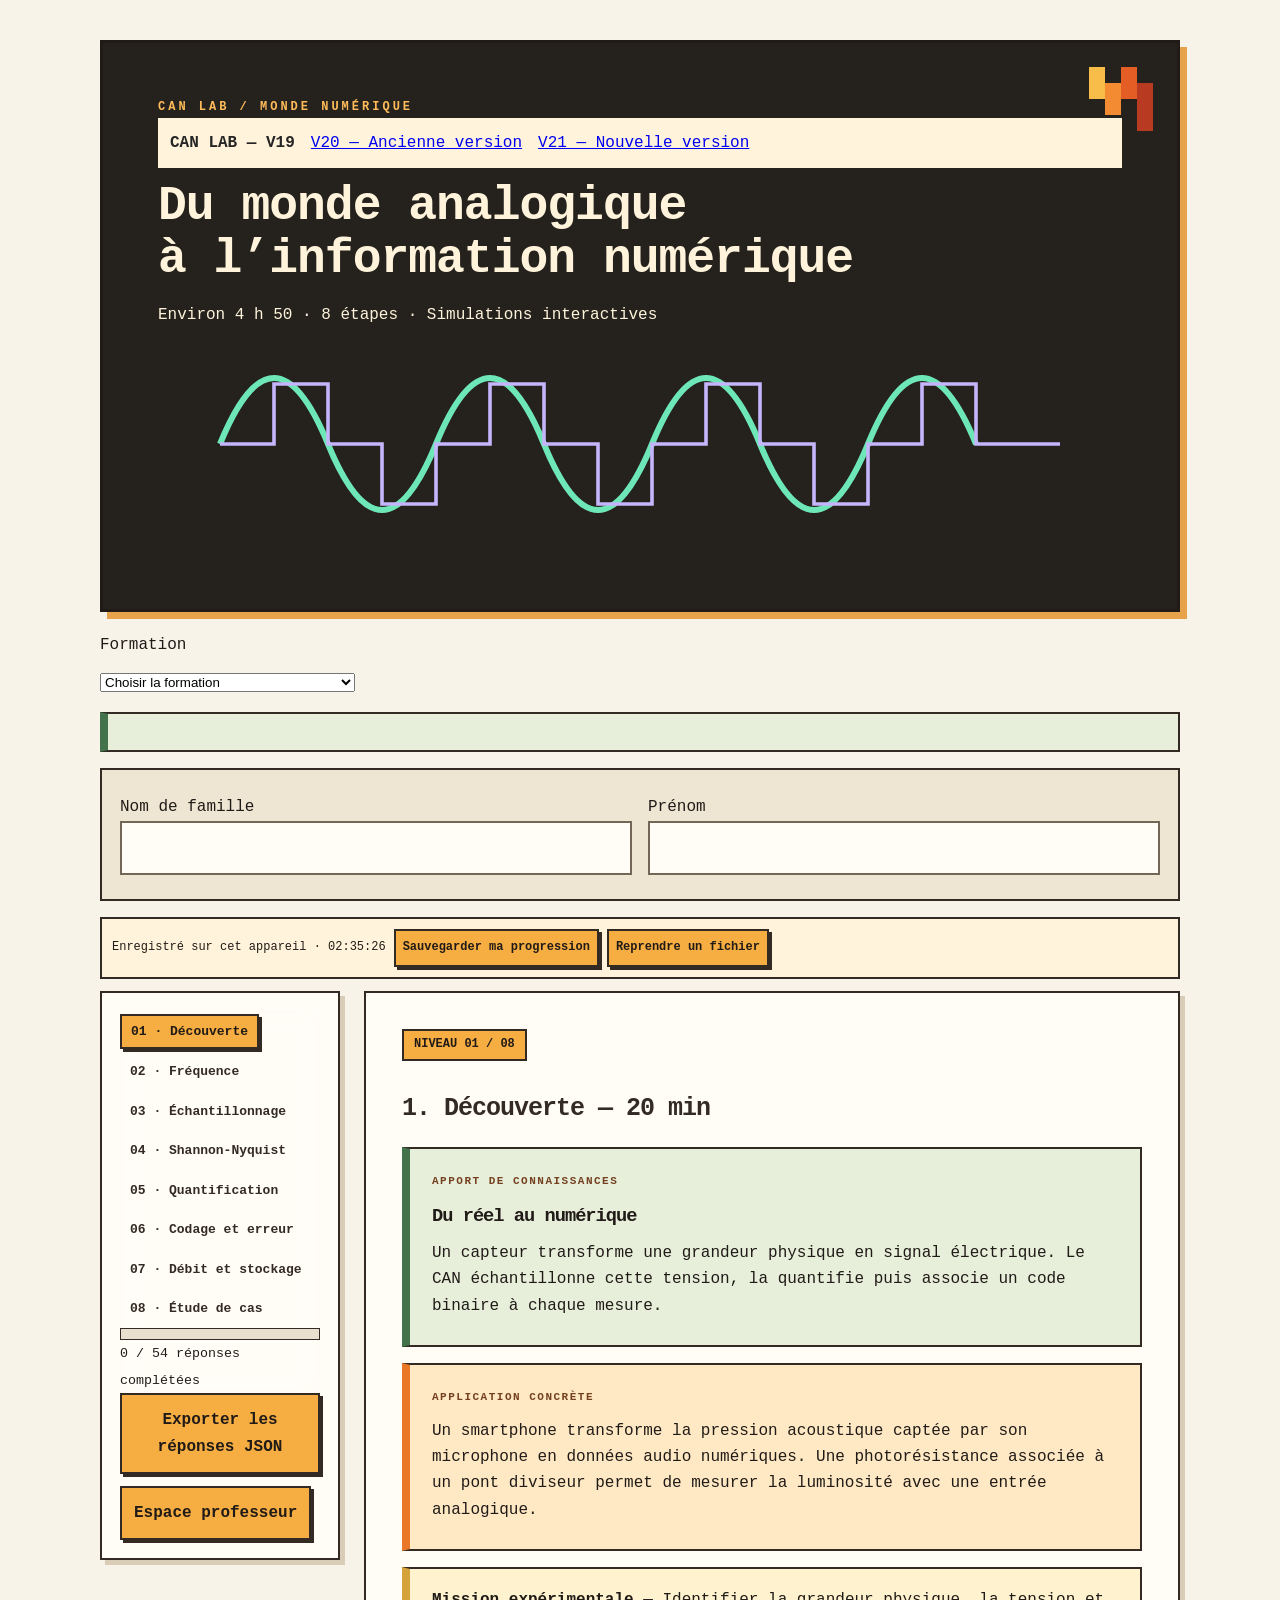
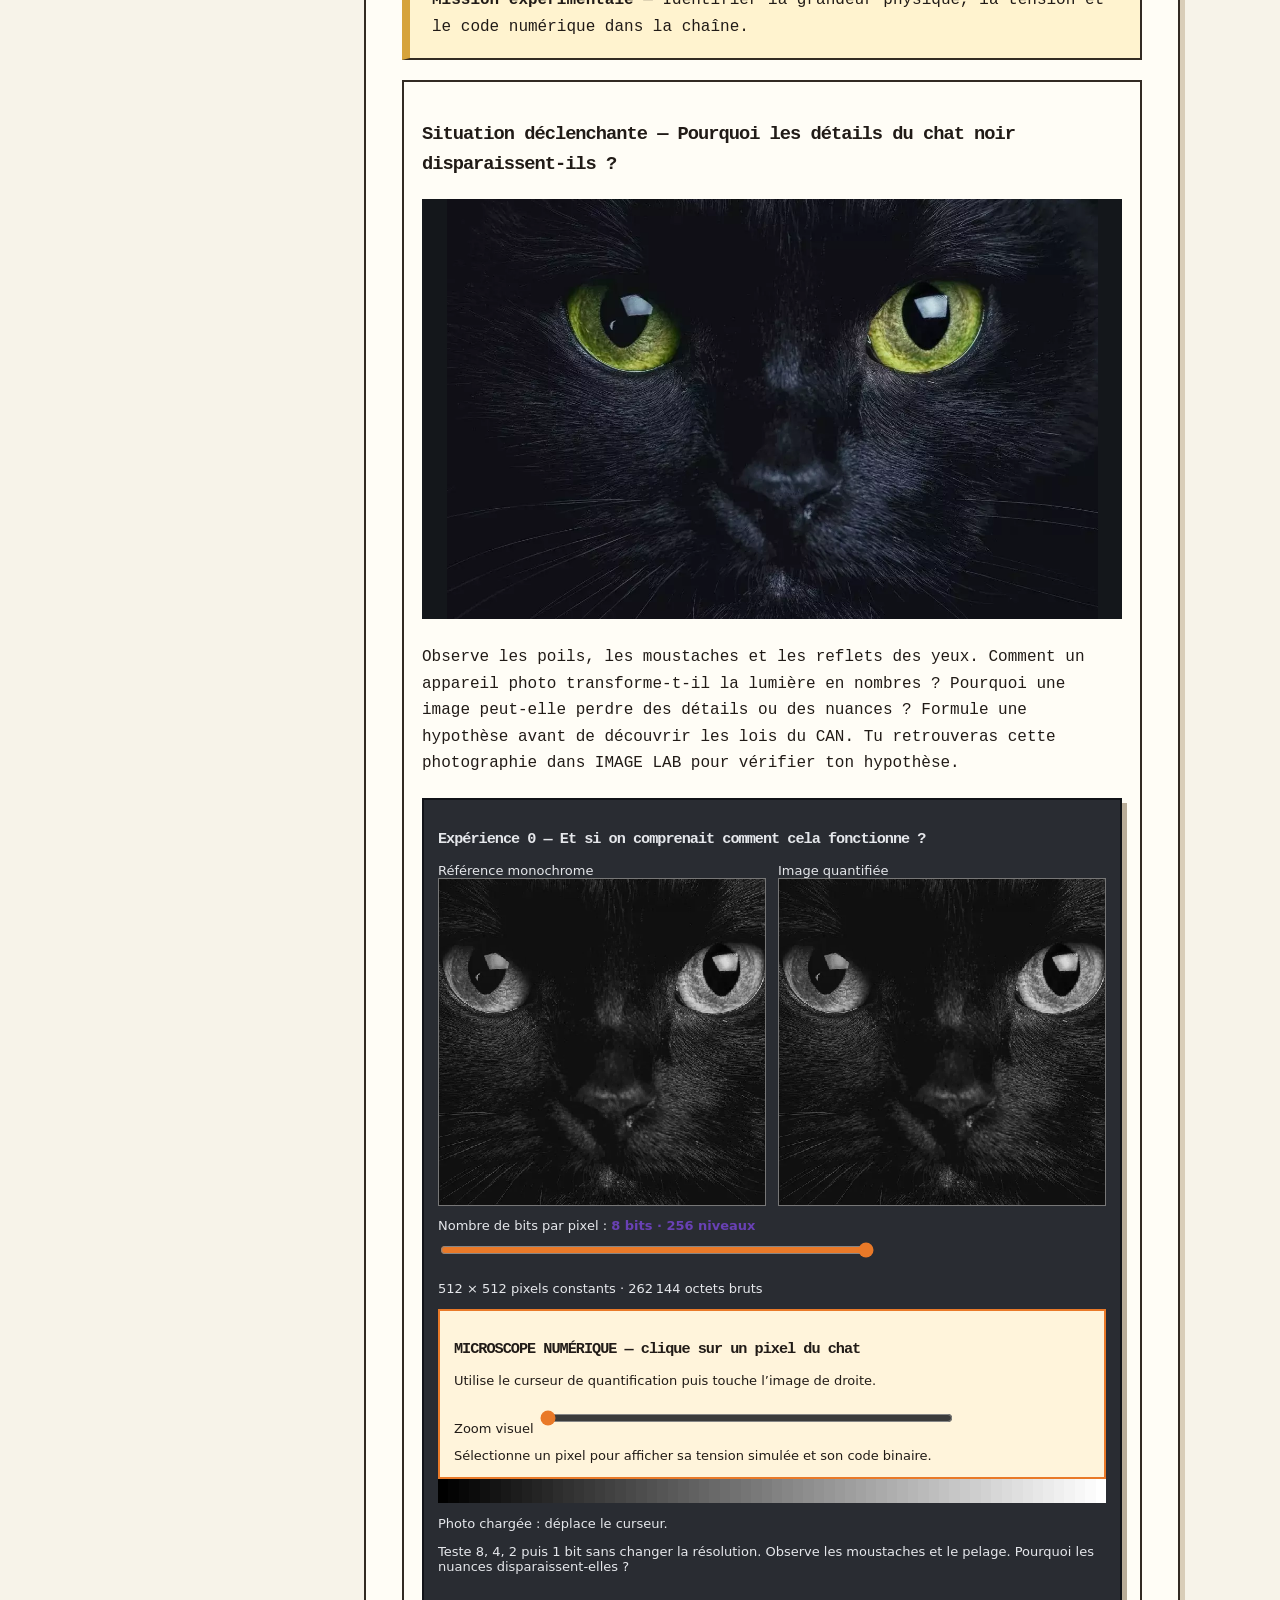
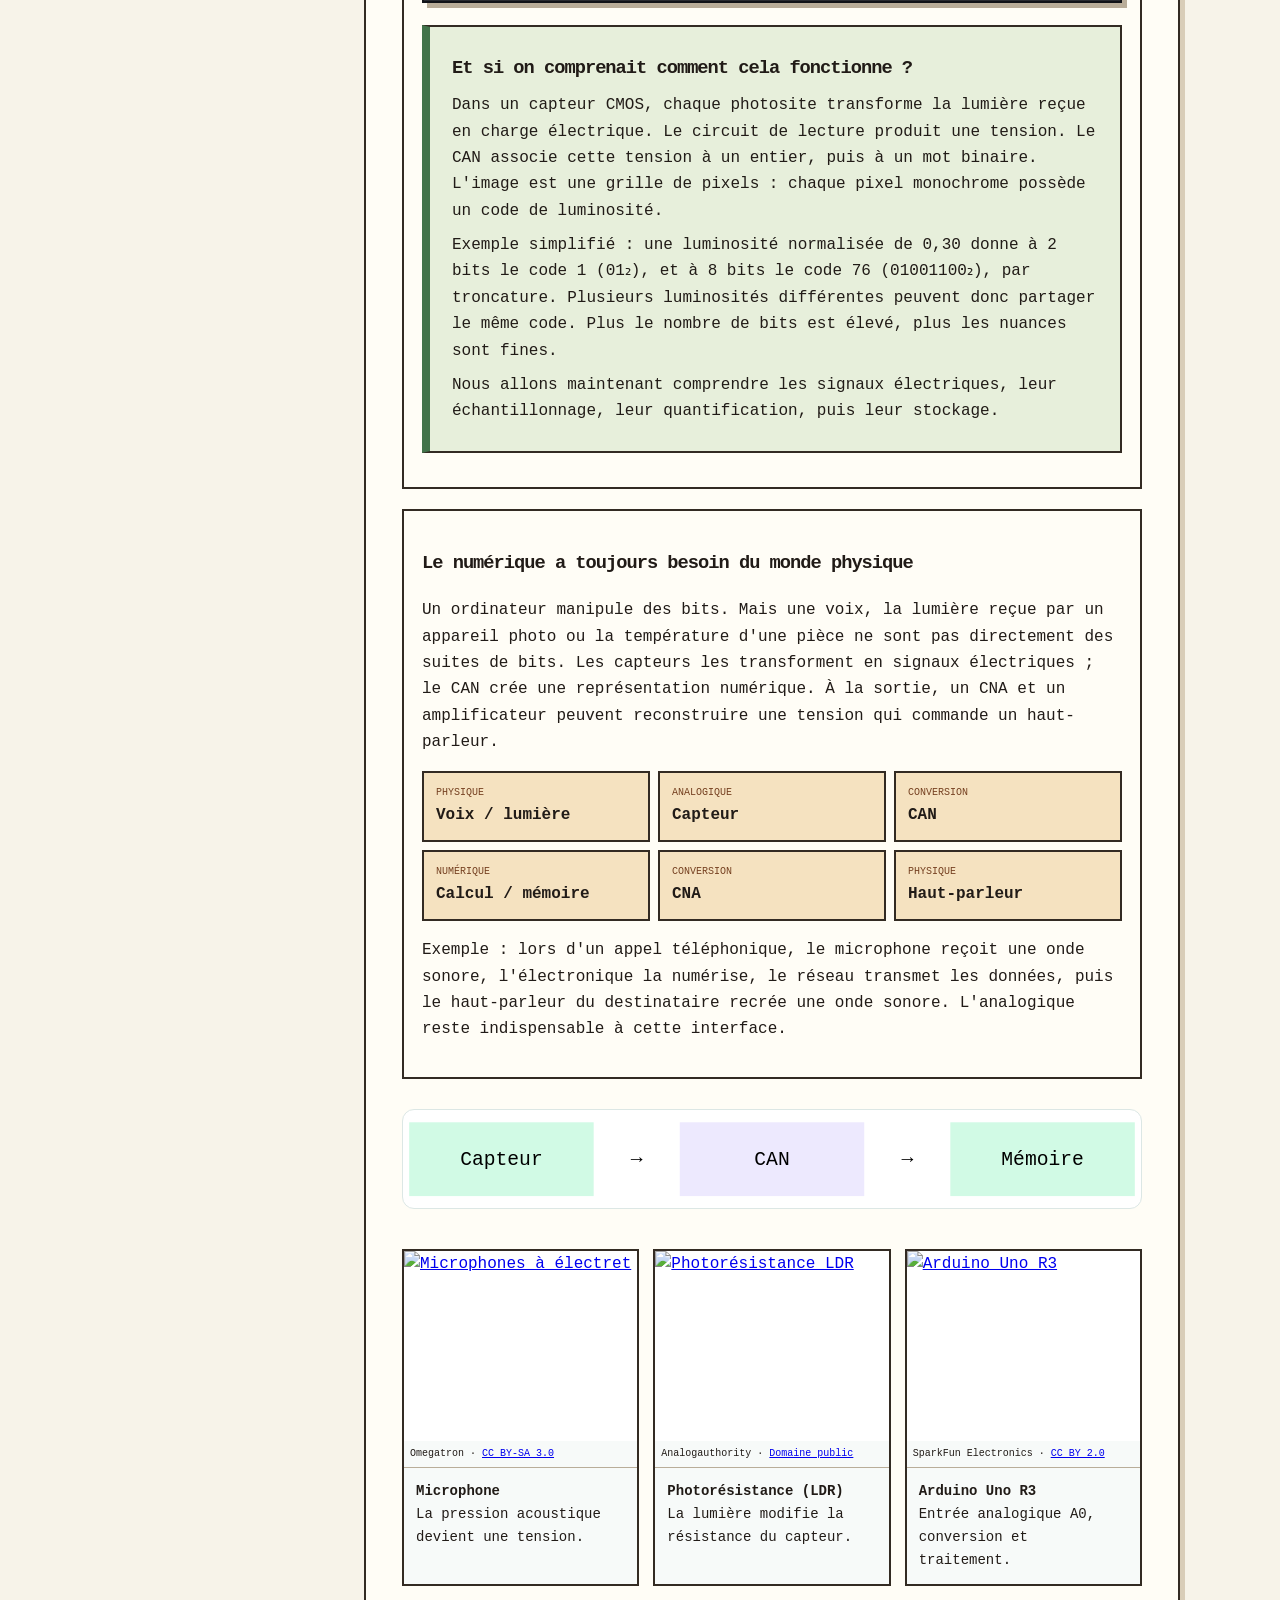
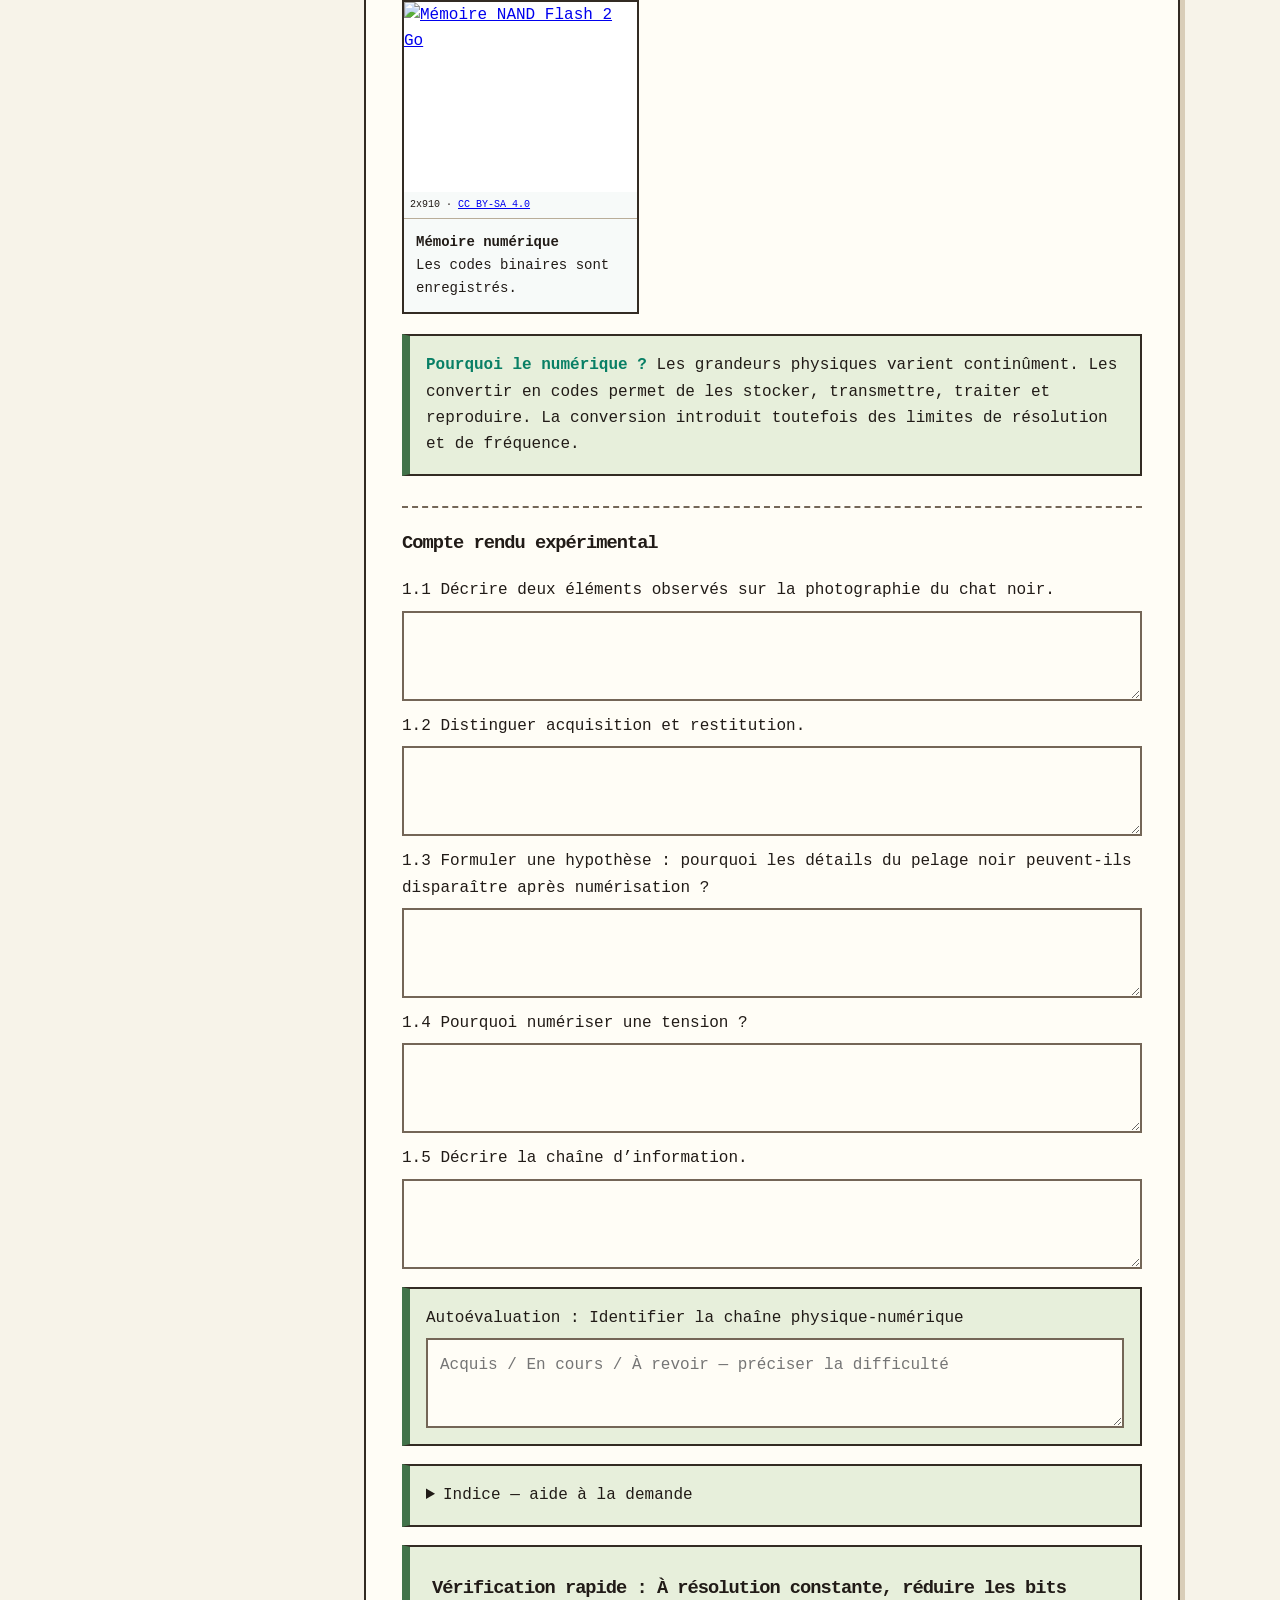
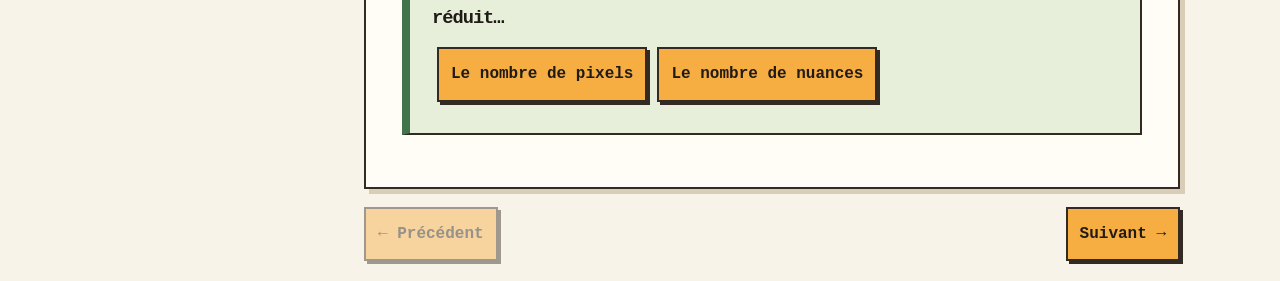
==== index.html @ 0b1bf1be "Ajouter uniquement le sélecteur de versions sur la page publique" ====
<!doctype html><html lang="fr"><meta charset="utf-8"><meta name="viewport" content="width=device-width"><title>Laboratoire CAN</title><style>body{font:17px system-ui;max-width:1000px;margin:auto;padding:20px;background:#f3f7f5;color:#163d32}section{background:white;padding:22px;margin:20px 0;border-radius:12px;border-left:5px solid #7950b5}h2{color:#6741a5}svg{width:100%;background:#fafafa}textarea{width:100%;min-height:65px}label{display:block;margin:12px 0}input[type=range]{width:65%}math{font-size:1.5em}button{padding:12px}</style><style>body{max-width:1440px;padding:0 24px 40px;background:#f0f3f8}.hero{margin:20px 0;padding:28px 40px}.hero h1{font-size:clamp(28px,4vw,48px)}.hero svg{max-height:100px}.nav{position:static;align-self:start}.workspace{display:grid;grid-template-columns:240px minmax(0,1fr);gap:24px;align-items:start}.sidebar{position:sticky;top:20px;background:white;padding:18px;border-radius:18px;border:1px solid #dce3ed}.sidebar .nav{padding:0;box-shadow:none;background:none}.sidebar a{display:block;padding:12px;border-radius:8px;margin:3px 0}.sidebar a.active{background:#6941b5;color:white}.workspace section{margin:0;min-width:0;border:0;border-radius:20px;box-shadow:0 8px 32px #172b3910}.workspace section[hidden]{display:none}.knowledge,.example,.mission{padding:18px 22px;border-radius:12px;margin:16px 0}.knowledge{background:#edf5f2;border-left:4px solid #087f65}.example{background:#f2edfc;border-left:4px solid #6941b5}.mission{background:#fff4e4;border-left:4px solid #d99130}.tag{font-size:11px;letter-spacing:1.5px;font-weight:800}.knowledge h3{margin:8px 0}.knowledge p,.example p{margin:8px 0}.workspace svg[id]{background:#142b38;border:8px solid #203c4b;border-radius:14px}.workspace svg[id] text{fill:#dceaf3}.workspace svg[id] path[stroke="#53665d"]{stroke:#37515e}.workspace svg[id] polyline[stroke="#16835e"]{stroke:#55e5ad}.workspace svg[id] polyline[stroke="#7950b5"],.workspace svg[id] circle{stroke:#c4b5fd}.workspace svg[id] circle{fill:#c4b5fd}.identity{display:flex;gap:16px;flex-wrap:wrap;margin:16px 0}.identity label{flex:1;min-width:160px}.identity input{width:100%}.pager{display:flex;justify-content:space-between;gap:12px;margin-top:18px}.teacher[hidden]{display:none}.questions-title{margin-top:30px;border-top:1px solid #dce3ed;padding-top:20px}.workspace textarea{min-height:90px}.workspace section>label{background:#f1f4f8;padding:14px;border-radius:10px}.workspace section>label input[type=range]{display:block;width:100%}@media(max-width:760px){body{padding:0 10px 20px}.workspace{display:block}.sidebar{position:static;margin-bottom:16px}.sidebar a{display:inline-block;font-size:12px;padding:7px}.hero{padding:20px}.workspace section{padding:16px}}@media print{.workspace{display:block}.workspace section[hidden]{display:block}.sidebar,.pager{display:none}}</style><style>:root{--green:#087f65;--purple:#6941b5;--ink:#172b39}*{box-sizing:border-box}body{max-width:1120px;background:#eef4f3;color:var(--ink);font:16px/1.65 system-ui;padding:20px}h1{font-size:clamp(32px,5vw,56px);line-height:1.1;margin:12px 0}h2{font-size:25px;line-height:1.3}section{padding:clamp(16px,4vw,36px);border:1px solid #dce7e5;border-top:5px solid var(--purple);box-shadow:0 8px 30px #173d3510;margin:28px 0;scroll-margin-top:90px}section:nth-of-type(odd){border-top-color:var(--green)}.hero{background:linear-gradient(125deg,#103f39,#30205b);color:white;border-radius:24px;padding:clamp(24px,5vw,55px);overflow:hidden}.hero svg{background:transparent;border:0;max-height:180px}.eyebrow{font-size:12px;letter-spacing:3px;font-weight:800;color:#a7f3d0}.nav{position:sticky;top:0;z-index:5;background:#f8fbfaee;backdrop-filter:blur(10px);padding:12px;border-radius:12px;box-shadow:0 3px 12px #0001}.nav a{display:inline-block;padding:5px 9px;color:#49328a;font-weight:650;text-decoration:none;font-size:13px}.progress{height:8px;background:#dce7e5;border-radius:8px;overflow:hidden}.progress i{display:block;height:100%;background:linear-gradient(90deg,#087f65,#7950b5);width:0}.visuals{display:grid;grid-template-columns:repeat(auto-fit,minmax(180px,1fr));gap:14px;margin:20px 0}.visuals figure{margin:0;border:1px solid #dce7e5;border-radius:14px;overflow:hidden;background:#f7faf9}.visuals svg{border:0;display:block}.visuals figcaption{padding:12px;font-size:14px}.lesson{padding:16px;background:#eef8f4;border-radius:12px;margin:18px 0}.lesson strong{color:#087f65}svg{border:1px solid #dce7e5;border-radius:12px;margin:10px 0;background:#fff}math{display:block;font-family:"STIX Two Math","Cambria Math",math;font-size:1.65rem;padding:18px;background:#f4effc;border-radius:12px;margin:16px 0}textarea,input:not([type=range]){border:1px solid #cbd9d6;border-radius:9px;padding:12px;font:inherit;background:#fbfdfc}textarea:focus{outline:2px solid #7950b5}textarea{display:block;margin-top:7px;resize:vertical}input[type=range]{accent-color:#6941b5;min-height:30px}output{font-weight:800;color:#6941b5}button{background:#6941b5;color:white;border:0;border-radius:10px;font:inherit;font-weight:700;cursor:pointer}.teacher{background:#fff;padding:20px;border-radius:14px;margin-top:24px}.teacher pre{white-space:pre-wrap;overflow-wrap:anywhere}.legend{font-size:14px;color:#52645e}.green{color:#16835e}.purple{color:#7950b5}.orange{color:#b95a10}@media(max-width:600px){body{padding:10px}.nav{position:static}input[type=range]{width:100%}section{padding:16px}}@media print{.nav,button,video{display:none}section{break-inside:avoid;box-shadow:none}}</style><header class="hero"><div class="eyebrow">SCIENCES & TECHNOLOGIES · LABORATOIRE 01</div><nav style="padding:12px;background:#fff4db;color:#252525;display:flex;gap:16px;flex-wrap:wrap"><strong>CAN LAB — V19</strong><a href="v20.html">V20 — Ancienne version</a><a href="v21.html">V21 — Nouvelle version</a></nav><h1>Du monde analogique<br>à l’information numérique</h1><p>Environ 4 h 50 · 8 étapes · Simulations interactives</p><svg viewBox="0 0 700 150" aria-label="Signal analogique et numérique"><path d="M0 75 Q45 -35 90 75 T180 75 T270 75 T360 75 T450 75 T540 75 T630 75" fill="none" stroke="#6ee7b7" stroke-width="5"/><path d="M0 75H45V25H90V75H135V125H180V75H225V25H270V75H315V125H360V75H405V25H450V75H495V125H540V75H585V25H630V75H700" fill="none" stroke="#c4b5fd" stroke-width="3"/></svg></header><nav class="nav"><div id="navlinks"></div><div class="progress"><i id="progress"></i></div><small id="progresslabel"></small></nav><label>Nom de famille <input id="nom" autocomplete="family-name" required></label><label>Prénom <input id="prenom" autocomplete="given-name" required></label><label for="formation">Formation</label><select id="formation" required><option value="">Choisir la formation</option><option value="STI2D">Terminale STI2D – SIN</option><option value="BTS_CIEL_B">BTS CIEL B — Électronique et réseaux</option></select><section><h2>1. Découverte — 20 min</h2><div class="knowledge"><span class="tag">APPORT DE CONNAISSANCES</span><h3>Du réel au numérique</h3><p>Un capteur transforme une grandeur physique en signal électrique. Le CAN échantillonne cette tension, la quantifie puis associe un code binaire à chaque mesure.</p></div><div class="example"><span class="tag">APPLICATION CONCRÈTE</span><p>Un smartphone transforme la pression acoustique captée par son microphone en données audio numériques. Une photorésistance associée à un pont diviseur permet de mesurer la luminosité avec une entrée analogique.</p></div><div class="mission"><b>Mission expérimentale</b> — Identifier la grandeur physique, la tension et le code numérique dans la chaîne.</div><div class="concept"><h3>Situation déclenchante — Pourquoi les détails du chat noir disparaissent-ils ?</h3><img src="IMG_5232.webp" alt="Chat noir aux yeux verts, détails du pelage et moustaches" style="width:100%;max-height:420px;object-fit:contain;background:#14171b"><p>Observe les poils, les moustaches et les reflets des yeux. Comment un appareil photo transforme-t-il la lumière en nombres ? Pourquoi une image peut-elle perdre des détails ou des nuances ? Formule une hypothèse avant de découvrir les lois du CAN. Tu retrouveras cette photographie dans IMAGE LAB pour vérifier ton hypothèse.</p><div class="scope" style="padding:14px"><h3>Expérience 0 — Et si on comprenait comment cela fonctionne ?</h3><div class="im-pair"><div>Référence monochrome<canvas id="intro-ref" width="512" height="512"></canvas></div><div>Image quantifiée<canvas id="intro-out" width="512" height="512"></canvas></div></div><label>Nombre de bits par pixel : <output id="intro-bits-out">8 bits</output><input id="intro-bits" type="range" min="1" max="8" value="8"></label><p id="intro-info"></p><div style="background:#fff4db;color:#211b17;padding:14px;border:2px solid #e97928"><h3>MICROSCOPE NUMÉRIQUE — clique sur un pixel du chat</h3><p>Utilise le curseur de quantification puis touche l’image de droite.</p><label>Zoom visuel <input id="micro-zoom" type="range" min="1" max="4" value="1"></label><div id="micro-read" role="status">Sélectionne un pixel pour afficher sa tension simulée et son code binaire.</div></div><div id="intro-palette" style="display:flex;height:24px"></div><p id="intro-status" role="status"></p><p>Teste 8, 4, 2 puis 1 bit sans changer la résolution. Observe les moustaches et le pelage. Pourquoi les nuances disparaissent-elles ?</p></div><div class="knowledge"><h3>Et si on comprenait comment cela fonctionne ?</h3><p>Dans un capteur CMOS, chaque photosite transforme la lumière reçue en charge électrique. Le circuit de lecture produit une tension. Le CAN associe cette tension à un entier, puis à un mot binaire. L'image est une grille de pixels : chaque pixel monochrome possède un code de luminosité.</p><p>Exemple simplifié : une luminosité normalisée de 0,30 donne à 2 bits le code 1 (01₂), et à 8 bits le code 76 (01001100₂), par troncature. Plusieurs luminosités différentes peuvent donc partager le même code. Plus le nombre de bits est élevé, plus les nuances sont fines.</p><p>Nous allons maintenant comprendre les signaux électriques, leur échantillonnage, leur quantification, puis leur stockage.</p></div></div><div class="concept"><h3>Le numérique a toujours besoin du monde physique</h3><p>Un ordinateur manipule des bits. Mais une voix, la lumière reçue par un appareil photo ou la température d'une pièce ne sont pas directement des suites de bits. Les capteurs les transforment en signaux électriques ; le CAN crée une représentation numérique. À la sortie, un CNA et un amplificateur peuvent reconstruire une tension qui commande un haut-parleur.</p><div class="chain"><div><small>PHYSIQUE</small><b>Voix / lumière</b></div><div><small>ANALOGIQUE</small><b>Capteur</b></div><div><small>CONVERSION</small><b>CAN</b></div><div><small>NUMÉRIQUE</small><b>Calcul / mémoire</b></div><div><small>CONVERSION</small><b>CNA</b></div><div><small>PHYSIQUE</small><b>Haut-parleur</b></div></div><p>Exemple : lors d'un appel téléphonique, le microphone reçoit une onde sonore, l'électronique la numérise, le réseau transmet les données, puis le haut-parleur du destinataire recrée une onde sonore. L'analogique reste indispensable à cette interface.</p></div><svg viewBox="0 0 600 80"><g font-size="16" text-anchor="middle"><rect x="5" y="10" width="150" height="60" fill="#d1fae5"/><text x="80" y="45">Capteur</text><text x="190" y="45">→</text><rect x="225" y="10" width="150" height="60" fill="#ede9fe"/><text x="300" y="45">CAN</text><text x="410" y="45">→</text><rect x="445" y="10" width="150" height="60" fill="#d1fae5"/><text x="520" y="45">Mémoire</text></g></svg><div class="visuals"><figure><a href="https://commons.wikimedia.org/wiki/File:Electret_condenser_microphone_capsules.jpg" target="_blank" rel="noopener"><img class="realphoto" src="https://commons.wikimedia.org/wiki/Special:FilePath/Electret_condenser_microphone_capsules.jpg?width=640" alt="Microphones à électret" loading="lazy" onerror="this.onerror=null;this.src='https://commons.wikimedia.org/wiki/Special:FilePath/Electret_condenser_microphone_capsules.jpg'"></a><small class="credit">Omegatron · <a href="https://creativecommons.org/licenses/by-sa/3.0/">CC BY-SA 3.0</a></small><figcaption><b>Microphone</b><br>La pression acoustique devient une tension.</figcaption></figure><figure><a href="https://commons.wikimedia.org/wiki/File:Photoresistor.jpg" target="_blank" rel="noopener"><img class="realphoto" src="https://commons.wikimedia.org/wiki/Special:FilePath/Photoresistor.jpg?width=640" alt="Photorésistance LDR" loading="lazy" onerror="this.onerror=null;this.src='https://commons.wikimedia.org/wiki/Special:FilePath/Photoresistor.jpg'"></a><small class="credit">Analogauthority · <a href="https://creativecommons.org/publicdomain/mark/1.0/">Domaine public</a></small><figcaption><b>Photorésistance (LDR)</b><br>La lumière modifie la résistance du capteur.</figcaption></figure><figure><a href="https://commons.wikimedia.org/wiki/File:Arduino_Uno_-_R3.jpg" target="_blank" rel="noopener"><img class="realphoto" src="https://commons.wikimedia.org/wiki/Special:FilePath/Arduino_Uno_-_R3.jpg?width=640" alt="Arduino Uno R3" loading="lazy" onerror="this.onerror=null;this.src='https://commons.wikimedia.org/wiki/Special:FilePath/Arduino_Uno_-_R3.jpg'"></a><small class="credit">SparkFun Electronics · <a href="https://creativecommons.org/licenses/by/2.0/">CC BY 2.0</a></small><figcaption><b>Arduino Uno R3</b><br>Entrée analogique A0, conversion et traitement.</figcaption></figure><figure><a href="https://commons.wikimedia.org/wiki/File:NAND_Flash.jpg" target="_blank" rel="noopener"><img class="realphoto" src="https://commons.wikimedia.org/wiki/Special:FilePath/NAND_Flash.jpg?width=640" alt="Mémoire NAND Flash 2 Go" loading="lazy" onerror="this.onerror=null;this.src='https://commons.wikimedia.org/wiki/Special:FilePath/NAND_Flash.jpg'"></a><small class="credit">2x910 · <a href="https://creativecommons.org/licenses/by-sa/4.0/">CC BY-SA 4.0</a></small><figcaption><b>Mémoire numérique</b><br>Les codes binaires sont enregistrés.</figcaption></figure></div><div class="lesson"><strong>Pourquoi le numérique ?</strong> Les grandeurs physiques varient continûment. Les convertir en codes permet de les stocker, transmettre, traiter et reproduire. La conversion introduit toutefois des limites de résolution et de fréquence.</div><div id="q0"></div></section><section><h2>2. Fréquence — 30 min</h2><div class="knowledge"><span class="tag">APPORT DE CONNAISSANCES</span><h3>Fréquence et période</h3><p>La fréquence f, en hertz, représente le nombre de périodes par seconde. La période T, en secondes, vaut 1/f. L’amplitude est indépendante de la fréquence.</p></div><div class="example"><span class="tag">APPLICATION CONCRÈTE</span><p>Un signal audio de 440 Hz possède une période de 2,27 ms. Un signal de vibration de 50 Hz possède une période de 20 ms.</p></div><div class="mission"><b>Mission expérimentale</b> — Modifier f et compter les cycles sur une seconde.</div><p>Une période est la durée d'un cycle. La fréquence est le nombre de cycles par seconde.</p><math><mi>T</mi><mo>=</mo><mfrac><mn>1</mn><mi>f</mi></mfrac></math><label>Fréquence du signal <input id="f" type="range" min="1" max="20" value="5"><output id="fo"></output></label><div class="legend"><b class="green">Vert : tension analogique (V)</b> · abscisse : temps</div><div class="formula-explain"><div><h3>Lire la période sur le graphique</h3><p>T est la durée entre deux crêtes consécutives. À 5 Hz, T = 1/5 = 0,2 s. Le graphique montre cinq périodes sur une seconde.</p><b>T = 0,2 s</b></div><svg viewBox="0 0 300 125" role="img" aria-label="Lire la période sur le graphique"><path d="M20 60 Q45 0 70 60T120 60T170 60T220 60T270 60" fill="none" stroke="#42734a" stroke-width="3"/><path d="M45 20V100M145 20V100M45 105H145" stroke="#e97928" stroke-width="2"/><text x="95" y="119" text-anchor="middle" font-size="12">T</text></svg></div><svg id="wave" viewBox="0 0 760 260"></svg><div id="q1"></div></section><section><h2>3. Échantillonnage — 45 min</h2><div class="knowledge"><span class="tag">APPORT DE CONNAISSANCES</span><h3>Échantillonnage</h3><p>Échantillonner consiste à mesurer le signal à des instants régulièrement espacés. La fréquence Fe est le nombre de mesures par seconde et Te = 1/Fe.</p></div><div class="example"><span class="tag">APPLICATION CONCRÈTE</span><p>Un enregistrement audio à 44 100 Hz contient 44 100 échantillons par seconde et par canal. Te vaut environ 22,68 µs.</p></div><div class="mission"><b>Mission expérimentale</b> — Comparer 8 et 40 mesures par seconde pour le même signal.</div><math><msub><mi>T</mi><mi>e</mi></msub><mo>=</mo><mfrac><mn>1</mn><msub><mi>F</mi><mi>e</mi></msub></mfrac></math><label>Fréquence d'échantillonnage <input id="fe" type="range" min="2" max="100" value="40"><output id="feo"></output></label><div class="lesson"><strong>À manipuler :</strong> augmente la fréquence d’échantillonnage et observe la densité des points violets.</div><div class="formula-explain"><div><h3>Comprendre Te = 1/Fe</h3><p>Fe s’exprime en Hz et Te en secondes. À 10 Hz, Te = 0,1 s : on mesure une tension toutes les 100 ms. Augmenter Fe rapproche les points sans changer la fréquence du signal.</p><b>Te = 0,1 s</b></div><svg viewBox="0 0 300 125" role="img" aria-label="Comprendre Te = 1/Fe"><path d="M20 60 Q45 0 70 60T120 60T170 60T220 60T270 60" fill="none" stroke="#42734a" stroke-width="3"/><circle cx="20" cy="60" r="5" fill="#e97928"/><circle cx="70" cy="60" r="5" fill="#e97928"/><circle cx="120" cy="60" r="5" fill="#e97928"/><circle cx="170" cy="60" r="5" fill="#e97928"/><circle cx="220" cy="60" r="5" fill="#e97928"/><circle cx="270" cy="60" r="5" fill="#e97928"/></svg></div><svg id="sample" viewBox="0 0 760 260"></svg><div id="q2"></div></section><section><h2>4. Shannon-Nyquist — 35 min</h2><div class="knowledge"><span class="tag">APPORT DE CONNAISSANCES</span><h3>Repliement spectral</h3><p>Pour reconstruire idéalement un signal limité en bande, Fe doit être supérieure à deux fois sa fréquence maximale. Un filtre anti-repliement limite les fréquences avant le CAN.</p></div><div class="example"><span class="tag">APPLICATION CONCRÈTE</span><p>Une vibration de 120 Hz nécessite Fe > 240 Hz. Un choix de 300 Hz satisfait la condition théorique, mais une marge supplémentaire peut faciliter le filtrage.</p></div><div class="mission"><b>Mission expérimentale</b> — À f = 5 Hz et Fe = 8 Hz, observer une fréquence apparente de 3 Hz.</div><math><msub><mi>F</mi><mi>e</mi></msub><mo>&gt;</mo><mn>2</mn><msub><mi>f</mi><mi>max</mi></msub></math><p id="aliasinfo"></p><div class="legend"><b class="green">Vert : signal réel</b> · <b class="orange">Orange : signal apparent</b> · <b class="purple">Violet : échantillons</b></div><div class="formula-explain"><div><h3>Pourquoi Fe > 2 fmax ?</h3><p>À 5 Hz, il faut dépasser 10 Hz. À 8 Hz, les mêmes points sont compatibles avec un signal apparent de 3 Hz. L’information perdue ne peut pas être récupérée en augmentant seulement le nombre de bits.</p><b>5 Hz → 3 Hz</b></div><svg viewBox="0 0 300 125" role="img" aria-label="Pourquoi Fe > 2 fmax ?"><path d="M20 60 Q45 0 70 60T120 60T170 60T220 60T270 60" fill="none" stroke="#42734a" stroke-width="3"/><circle cx="20" cy="60" r="5" fill="#e97928"/><circle cx="70" cy="60" r="5" fill="#e97928"/><circle cx="120" cy="60" r="5" fill="#e97928"/><circle cx="170" cy="60" r="5" fill="#e97928"/><circle cx="220" cy="60" r="5" fill="#e97928"/><circle cx="270" cy="60" r="5" fill="#e97928"/></svg></div><svg id="alias" viewBox="0 0 760 260"></svg><div id="q3"></div></section><section><h2>5. Quantification — 75 min</h2><div class="knowledge"><span class="tag">APPORT DE CONNAISSANCES</span><h3>Quantification</h3><p>Un CAN idéal de n bits possède 2ⁿ codes. Pour une plage de 0 à 5 V, le pas vaut 5/2ⁿ. Dans le modèle par troncature, le code est la partie entière de U/q, limitée au code maximal.</p></div><div class="example"><span class="tag">APPLICATION CONCRÈTE</span><p>L’Arduino Uno classique possède un CAN de 10 bits : 1024 codes, de 0 à 1023. Avec une référence idéale de 5 V, q ≈ 4,883 mV. Une tension de 2,7 V donne le code 552 dans ce modèle.</p></div><div class="mission"><b>Mission expérimentale</b> — Comparer les escaliers à 3 et 10 bits.</div><p>Modèle idéal par troncature, plage 0–5 V.</p><math><mi>q</mi><mo>=</mo><mfrac><msub><mi>V</mi><mi>ref</mi></msub><msup><mn>2</mn><mi>n</mi></msup></mfrac></math><label>Résolution <input id="n" type="range" min="2" max="12" value="3"><output id="no"></output></label><div class="lesson"><strong>À retenir :</strong> n bits donnent 2ⁿ codes. Doubler le nombre de niveaux divise le pas par deux.</div><div class="formula-explain"><div><h3>Lire le pas de quantification</h3><p>Pour n = 3 bits et Vref = 5 V, 2³ = 8 codes et q = 0,625 V. Chaque intervalle de tension correspond à un code. Plus n augmente, plus les marches deviennent fines.</p><b>q = 0,625 V</b></div><svg viewBox="0 0 300 125" role="img" aria-label="Lire le pas de quantification"><path d="M30 100H80V80H130V60H180V40H230V20H280" stroke="#e97928" stroke-width="4" fill="none"/><path d="M30 100L280 10" stroke="#42734a" stroke-dasharray="5 4" fill="none"/></svg></div><div id="image-lab" class="scope"><div class="scope-head"><b>IMAGE LAB · CMOS ANALYZER</b><span>SIMULATION</span></div><div style="padding:14px"><p>Mission : distinguer la perte de détails spatiaux de la perte de nuances du pelage noir. Un pixel représente une mesure de lumière ; le CAN attribue un code numérique à cette mesure.</p><div class="im-pair"><div><b>Référence en niveaux de gris</b><canvas id="im-original" width="512" height="512"></canvas></div><div><b>Image échantillonnée et quantifiée</b><canvas id="im-result" width="512" height="512"></canvas></div></div><p id="im-status" role="status">Chargement de la photographie…</p><div class="im-controls"><label>Résolution <output id="im-resout"></output><input id="im-res" type="range" min="4" max="9" value="9"></label><label>Quantification <output id="im-bitout"></output><input id="im-bit" type="range" min="1" max="8" value="8"></label><label>Zoom <output id="im-zoomout"></output><input id="im-zoom" type="range" min="1" max="4" value="1"></label><label>Importer une photo<input id="im-file" type="file" accept="image/*"></label></div><div id="im-stats" class="scope-foot"></div><p>Histogramme du résultat : noir à gauche, blanc à droite.</p><canvas id="im-hist" width="512" height="110"></canvas><div class="knowledge"><h3>Microscope numérique — du pixel au bit</h3><p>Sélectionne un pixel dans l’image quantifiée. Le modèle suppose une tension proportionnelle au niveau de gris, entre 0 et 5 V. Ce n’est pas une mesure réelle du capteur.</p><div id="pixel-detail">Sélectionne un pixel.</div></div><p id="im-pixel">Cliquer sur un pixel du résultat pour lire son code.</p><p>Expérience 1 : garder 8 bits et diminuer la résolution. Expérience 2 : garder 512 × 512 pixels et diminuer les bits. Expérience 3 : comparer 1, 4 et 8 bits sur le pelage. Pourquoi les détails sombres disparaissent-ils ?</p><p>Modèle simplifié : image monochrome carrée, quantification uniforme, stockage brut sans compression ni métadonnées. La photo de référence est déjà numérique : on simule une nouvelle acquisition.</p><a style="color:#ffce55" href="IMG_5232.webp" target="_blank" rel="noopener">Photo de référence · chat noir</a></div></div><svg id="stairs" viewBox="0 0 760 260"></svg><div class="legend">Vert : signal initial · violet : valeurs quantifiées maintenues</div><svg id="quant" viewBox="0 0 760 260"></svg><div class="adc-demo"><h3>Laboratoire Arduino Uno — CAN 10 bits</h3><figure class="adc-photo"><a href="https://commons.wikimedia.org/wiki/File:Arduino_Uno_-_R3.jpg" target="_blank" rel="noopener"><img class="realphoto" src="https://commons.wikimedia.org/wiki/Special:FilePath/Arduino_Uno_-_R3.jpg?width=640" alt="Arduino Uno R3" loading="lazy" onerror="this.onerror=null;this.src='https://commons.wikimedia.org/wiki/Special:FilePath/Arduino_Uno_-_R3.jpg'"></a><small class="credit">SparkFun Electronics · <a href="https://creativecommons.org/licenses/by/2.0/">CC BY 2.0</a></small><figcaption>Les entrées A0 à A5 sont situées sur le connecteur ANALOG IN.</figcaption></figure><p><a href="https://docs.arduino.cc/hardware/uno-rev3/" target="_blank" rel="noopener">Photographies et documentation officielle Arduino Uno R3</a></p><p>Référence idéale : 5 V · 1024 codes · pas : 4,883 mV</p><label for="arduino-u">Tension d'entrée <output id="arduino-v">2,70 V</output></label><input id="arduino-u" type="range" min="0" max="5" step=".01" value="2.7"><div class="adc-metrics"><div>Code décimal<strong id="arduino-dec"></strong></div><div>Erreur (mV)<strong id="arduino-err"></strong></div></div><div id="arduino-bits" class="bits"></div></div><div id="q4"></div></section><section><h2>6. Codage et erreur — 25 min</h2><div class="knowledge"><span class="tag">APPORT DE CONNAISSANCES</span><h3>Codage binaire</h3><p>Chaque code décimal est représenté par n bits. La valeur d’un mot binaire est la somme des poids 2ⁱ associés aux bits à 1. Pour la troncature, l’erreur est comprise entre 0 et q, borne supérieure incluse au point de saturation.</p></div><div class="example"><span class="tag">APPLICATION CONCRÈTE</span><p>À 3 bits, q = 0,625 V. Pour U = 2,7 V, N = 4 = 100₂. La tension représentée vaut 2,5 V, soit une erreur de 0,2 V.</p></div><div class="mission"><b>Mission expérimentale</b> — Faire varier la tension et observer le changement de code.</div><label>Tension <input id="u" type="range" min="0" max="5" step=".01" value="2.7"><output id="uo"></output></label><p id="code"></p><div class="formula-explain"><div><h3>Mesurer l’erreur</h3><p>Dans le modèle par troncature, e = U − Nq. Pour U = 2,7 V et n = 3, N = 4 et e = 2,7 − 2,5 = 0,2 V.</p><b>e = 0,2 V</b></div><svg viewBox="0 0 300 125" role="img" aria-label="Mesurer l’erreur"><path d="M20 60 Q45 0 70 60T120 60T170 60T220 60T270 60" fill="none" stroke="#42734a" stroke-width="3"/><path d="M45 30V48M145 30V48M245 30V48" stroke="#e97928" stroke-width="4"/></svg></div><svg id="error" viewBox="0 0 760 260"></svg><div id="q5"></div></section><section><h2>7. Débit et stockage — 20 min</h2><div class="knowledge"><span class="tag">APPORT DE CONNAISSANCES</span><h3>Débit et mémoire</h3><p>Pour un canal sans compression ni en-tête, D = Fe × n en bit/s. La capacité en octets est D × t / 8. Le nombre de canaux multiplie le débit.</p></div><div class="example"><span class="tag">APPLICATION CONCRÈTE</span><p>Un CD audio utilise 44 100 Hz, 16 bits et deux canaux : 1 411 200 bit/s, soit 10 584 000 octets pour une minute.</p></div><div class="mission"><b>Mission expérimentale</b> — Comparer la taille des données lorsque la résolution augmente.</div><math><mi>D</mi><mo>=</mo><msub><mi>F</mi><mi>e</mi></msub><mo>×</mo><mi>n</mi></math><math><mi>C</mi><mo>=</mo><mfrac><mrow><mi>D</mi><mo>×</mo><mi>t</mi></mrow><mn>8</mn></mfrac></math><p>Capacité C en octets, durée t en secondes, débit D en bits/s (hors en-têtes et compression).</p><p id="storage"></p><div class="formula-explain"><div><h3>Du bit à la mémoire</h3><p>À Fe = 8000 Hz et n = 8 bits, D = 64 000 bit/s. En 60 s, C = 64 000 × 60 / 8 = 480 000 octets, hors compression et en-têtes.</p><b>480 000 octets</b></div><svg viewBox="0 0 300 125" role="img" aria-label="Du bit à la mémoire"><g fill="#e97928"><rect x="30" y="100" width="32" height="15"/><rect x="73" y="86" width="32" height="29"/><rect x="116" y="72" width="32" height="43"/><rect x="159" y="58" width="32" height="57"/><rect x="202" y="44" width="32" height="71"/><rect x="245" y="30" width="32" height="85"/></g></svg></div><svg id="capacity" viewBox="0 0 760 260"></svg><div class="knowledge"><h3>Laboratoire CNA — reconstruire le signal</h3><p>Le CNA transforme chaque code en tension. Le maintien conserve cette tension jusqu'au code suivant ; un filtre de reconstruction atténue les composantes indésirables. La restitution ne récupère pas les informations perdues lors du CAN.</p><label>Fréquence d'échantillonnage (Hz)<input id="dac-fe" type="range" min="8" max="80" value="20"></label><label>Résolution (bits)<input id="dac-n" type="range" min="1" max="10" value="4"></label><p id="dac-info"></p><svg id="dac-plot" viewBox="0 0 760 260" style="width:100%;background:#14171b"></svg><p>Jaune : signal original. Bleu : sortie CNA maintenue. Vert : sortie après filtrage passe-bas RC simulé. Compare les trois courbes.</p></div><div id="q6"></div></section><section><h2>8. Étude de cas — 40 min</h2><div class="knowledge"><span class="tag">APPORT DE CONNAISSANCES</span><h3>Dimensionnement d’un système</h3><p>Le choix du CAN résulte de deux contraintes indépendantes : la bande passante du signal fixe la fréquence minimale et la précision souhaitée fixe le nombre de bits.</p></div><div class="example"><span class="tag">APPLICATION CONCRÈTE</span><p>Une surveillance de vibration industrielle exige une acquisition suffisamment rapide et précise. Le système doit aussi disposer d’une mémoire adaptée à la durée d’enregistrement.</p></div><div class="mission"><b>Mission expérimentale</b> — Justifier les choix techniques à partir du cahier des charges, sans confondre fréquence et résolution.</div><p>Capteur de vibration : fréquence maximale 120 Hz, plage 0–5 V, pas inférieur à 10 mV, durée 60 s.</p><div class="video-panel"><span class="tag">MISSION 08 · ÉTUDE DE CAS</span><h3>Mobiliser les connaissances acquises</h3><p>Regarder la vidéo, puis relever les étapes ou phénomènes effectivement visibles. Repérer ce qui relève du signal physique, de sa représentation et du traitement numérique. Si une étape n’est pas montrée, le préciser.</p><video controls playsinline preload="metadata" width="100%" src="974beb8a-639b-4770-adf0-da97e1ad311b.mov"></video><p id="video-note">Vidéo de synthèse · observer la conversion du signal.</p><a href="https://www.facebook.com/share/r/1FHZLK7Wxy/?mibextid=wwXIfr" target="_blank" rel="noopener">Voir la vidéo originale si le lecteur est indisponible</a></div><div id="q7"></div></section><button id="export">Exporter les réponses JSON</button><script>
const $=x=>document.getElementById(x), groups=[['Décrire deux éléments observés sur la photographie du chat noir.','Distinguer acquisition et restitution.','Formuler une hypothèse : pourquoi les détails du pelage noir peuvent-ils disparaître après numérisation ?','Pourquoi numériser une tension ?','Décrire la chaîne d’information.'],['Compter les cycles à 2 Hz.','Mesurer T sur le graphique.','Calculer T pour 5 et 20 Hz.','Comparer les courbes à 2 et 10 Hz.','Distinguer amplitude et fréquence.','Calculer f pour T=25 ms.'],['Régler f=5 et Fe=10. Décrire les points.','Calculer Te pour 10, 20 et 40 Hz.','Comparer Fe=8 et 40 Hz.','Combien de mesures en 5 s à 40 Hz ?','Expliquer l’effet de Fe.','Choisir Fe pour un signal de 15 Hz.','Distinguer f et Fe.'],['Régler f=5 et Fe=8. Relever la fréquence apparente.','Comparer les points des deux courbes.','Tester Fe=10 Hz et expliquer le résultat.','Tester Fe=40 Hz.','Calculer la limite pour 120 Hz.','Pourquoi augmenter n ne corrige-t-il pas le repliement ?'],['Comparer 2 et 3 bits.','Calculer q pour 2, 4, 8, 10 et 12 bits.','Comparer les escaliers à 3 et 8 bits.','Relever le code de 2,7 V à 3 bits.','Calculer les bornes de cet intervalle.','Calculer le code à 10 bits.','Expliquer la saturation à 5 V.','Distinguer précision temporelle et amplitude.','IMAGE LAB : comparer 16 × 16 et 512 × 512 pixels à 8 bits. Décrire les détails perdus.','IMAGE LAB : comparer 1, 4 et 8 bits à 512 × 512 pixels. Décrire les nuances perdues.','IMAGE LAB : relever le code binaire d’un pixel sombre et expliquer le lien avec le nombre de bits.','Revenir à ton hypothèse initiale et expliquer les deux causes de perte de fidélité.'],['Convertir 13 en binaire sur 8 bits.','Convertir le code affiché en décimal.','Observer l’erreur à 3 bits.','Comparer à 8 bits.','Justifier la borne théorique de l’erreur.'],['Calculer D pour 8000 Hz et 8 bits.','Calculer le stockage pour 60 s.','Recalculer avec 16 bits.','Comparer les coûts de stockage.','Calculer le débit RVB 1920×1080 à 60 images/s et 24 bits/pixel.'],['Choisir Fe et justifier.','Déterminer le nombre minimal de bits.','Calculer D pour Fe=300 Hz.','Calculer le stockage sur 60 s.','Expliquer les trois étapes du CAN.','Étude vidéo : décrire deux phénomènes réellement observés et les relier aux notions du cours.','Étude vidéo : identifier les étapes de la chaîne d’information visibles et préciser celles qui ne sont pas montrées.','Comparer les quatre configurations Fe=8 ou 40 et n=3 ou 8 pour f=5.']];
groups.forEach((g,i)=>g.forEach((q,j)=>{let l=document.createElement('label'),a=document.createElement('textarea');l.textContent=(i+1)+'.'+(j+1)+' '+q;a.id='r'+i+'_'+j;l.append(a);$('q'+i).append(l)}));
function graph(id,curves,points=[],max=5,axis='Temps (s)'){let X=t=>50+680*t,Y=u=>220-190*u/max,s='';for(let i=0;i<=5;i++){let y=Y(i*max/5);s+='<path d="M50 '+y+'H730" stroke="#ddd"/><text x="45" y="'+(y+4)+'" text-anchor="end" font-size="12">'+(i*max/5).toPrecision(3)+'</text>'}for(let i=0;i<=10;i++){let x=X(i/10);s+='<path d="M'+x+' 30V220" stroke="#ddd"/><text x="'+x+'" y="237" font-size="12" text-anchor="middle">'+i/10+'</text>'}s+='<text x="390" y="255" text-anchor="middle" font-size="12">'+axis+'</text>';for(let [a,c] of curves)s+='<polyline fill="none" stroke="'+c+'" stroke-width="3" points="'+a.map(([t,u])=>X(t)+','+Y(u)).join(' ')+'"/>';for(let [t,u] of points)s+='<circle cx="'+X(t)+'" cy="'+Y(u)+'" r="4" fill="#ffb64d"/>';$(id).innerHTML=s}
function draw(){let f=+$('f').value,fe=+$('fe').value,n=+$('n').value,u=+$('u').value,q=5/2**n,N=v=>Math.min(2**n-1,Math.max(0,Math.floor(v/q))),Q=v=>N(v)*q,S=t=>2.5+2*Math.sin(2*Math.PI*f*t),a=Array.from({length:1001},(_,i)=>[i/1000,S(i/1000)]),p=Array.from({length:fe+1},(_,i)=>[i/fe,S(i/fe)]),fa=f-Math.round(f/fe)*fe;for(let k of ['f','fe','n','u'])$(k+'o').textContent=$(k).value+({f:' Hz',fe:' Hz',n:' bits',u:' V'}[k]);graph('wave',[[a,'#16835e']]);graph('sample',[[a,'#16835e']],p);graph('alias',[[a,'#16835e'],[a.map(([t])=>[t,2.5+2*Math.sin(2*Math.PI*fa*t)]),'#e87920']],p);$('aliasinfo').textContent='Fréquence apparente : '+Math.abs(fa)+' Hz. '+(fe>2*f?'Condition respectée':'Condition non respectée');let st=[];for(let i=0;i<2**n;i++)st.push([i/2**n,i*q],[(i+1)/2**n,i*q]);graph('stairs',[[[[0,0],[1,5]],'#16835e'],[st,'#7950b5']],[[u/5,Q(u)]],5,'Entrée normalisée U / (5 V)');let h=[];p.forEach(([t,v],i)=>{h.push([t,Q(v)]);if(i<p.length-1)h.push([p[i+1][0],Q(v)])});graph('quant',[[a,'#16835e'],[h,'#7950b5']],p.map(([t,v])=>[t,Q(v)]));graph('error',[[p.map(([t,v])=>[t,v-Q(v)]),'#e87920']],[],q);$('code').textContent='Pas : '+(q*1000).toFixed(3)+' mV | Code : '+N(u)+' | Binaire : '+N(u).toString(2).padStart(n,'0')+' | Erreur : '+(u-Q(u)).toFixed(4)+' V';let d=fe*n;$('storage').textContent='Débit : '+d+' bit/s ; stockage sur 60 s : '+d*60/8+' octets';graph('capacity',[[[[0,0],[1,d*60/8]],'#7950b5']],[],d*60/8,'Durée normalisée t / (60 s)')}
for(let k of ['f','fe','n','u'])$(k).addEventListener('input',draw);let fields=[...document.querySelectorAll('textarea'),$('nom'),$('prenom')],answers=()=>Object.fromEntries([...document.querySelectorAll('textarea[id],input[type=range][id],#nom,#prenom,#formation')].map(a=>[a.id,a.value]));try{let o=JSON.parse(localStorage.getItem('can')||'{}');fields.forEach(a=>a.value=o[a.id]||'')}catch(e){}fields.forEach(a=>a.oninput=()=>{try{localStorage.setItem('can',JSON.stringify(answers()))}catch(e){}});function safe(s){return s.trim().normalize('NFC').replace(/[^\p{L}\p{N}-]+/gu,'_').replace(/^_+|_+$/g,'')} $('export').onclick=()=>{if(!$('formation').value){alert('Veuillez sélectionner votre formation.');return}if(!safe($('nom').value)||!safe($('prenom').value)){alert('Veuillez renseigner votre nom et votre prénom.');return}let a=document.createElement('a');a.href=URL.createObjectURL(new Blob([JSON.stringify(answers(),null,2)],{type:'application/json'}));a.download='CAN_'+safe($('nom').value)+'_'+safe($('prenom').value)+'.json';a.click();setTimeout(()=>URL.revokeObjectURL(a.href),1000)};draw();
</script><div class="teacher"><h2>Espace professeur — lecture des exports</h2><p>Importer les fichiers JSON remis par les élèves. Les données restent dans ce navigateur ; aucun envoi automatique.</p><input id="imports" type="file" accept=".json,application/json" multiple><div id="reports"></div></div><script>
document.querySelectorAll('section').forEach((s,i)=>{s.id='etape'+(i+1);let a=document.createElement('a');a.href='#'+s.id;a.textContent='0'+(i+1)+' · '+s.querySelector('h2').textContent.split('—')[0].replace(/^\d+\.\s*/,'');document.getElementById('navlinks').append(a)});
function progress(){let a=[...document.querySelectorAll('textarea[id^="r"]')],n=a.filter(x=>x.value.trim()).length;document.getElementById('progress').style.width=100*n/a.length+'%';document.getElementById('progresslabel').textContent=n+' / '+a.length+' réponses complétées'}
document.addEventListener('input',progress);progress();
document.getElementById('imports').onchange=async e=>{let out=document.getElementById('reports');out.replaceChildren();for(let file of e.target.files){try{let data=JSON.parse(await file.text());let d=document.createElement('details'),s=document.createElement('summary');s.textContent=([data.nom,data.prenom].filter(Boolean).join(' ')||file.name)+' — '+(data.formation||'Formation non renseignée');d.append(s);groups.forEach((g,i)=>g.forEach((q,j)=>{let p=document.createElement('p');p.textContent=q+' — '+(data['r'+i+'_'+j]||'Sans réponse');d.append(p)}));for(let i=0;i<8;i++){let p=document.createElement('p');p.textContent='Autoévaluation chapitre '+(i+1)+' : '+(data['competence_'+i]||'Non renseignée');d.append(p);if(/à revoir|en cours/i.test(data['competence_'+i]||'')){let t=document.createElement('p');t.textContent='Remédiation proposée : reprendre la simulation et les calculs du chapitre '+(i+1)+' puis expliquer la démarche.';d.append(t)}}out.append(d)}catch(err){let p=document.createElement('p');p.textContent='Fichier invalide : '+file.name;out.append(p)}}};
</script><script>
(()=>{const sections=[...document.querySelectorAll('section')],nav=document.querySelector('.nav'),first=sections[0],wrap=document.createElement('div'),side=document.createElement('aside'),main=document.createElement('main');wrap.className='workspace';side.className='sidebar';first.before(wrap);wrap.append(side,main);side.append(nav);const identity=document.createElement('div');identity.className='identity';wrap.before(identity);['nom','prenom'].forEach(id=>identity.append(document.getElementById(id).closest('label')));sections.forEach((s,i)=>{main.append(s);let q=document.getElementById('q'+i),t=document.createElement('h3');t.className='questions-title';t.textContent='Compte rendu expérimental';q.before(t)});const pager=document.createElement('div');pager.className='pager';main.append(pager);const prev=document.createElement('button'),next=document.createElement('button');prev.textContent='← Précédent';next.textContent='Suivant →';pager.append(prev,next);const exportBtn=document.getElementById('export');side.append(exportBtn);let current=0;const links=[...nav.querySelectorAll('a')];function show(i){current=Math.max(0,Math.min(sections.length-1,i));sections.forEach((s,j)=>s.hidden=j!==current);links.forEach((a,j)=>a.classList.toggle('active',j===current));prev.disabled=current===0;next.textContent=current===sections.length-1?'Exporter mes réponses':'Suivant →';window.scrollTo({top:wrap.offsetTop,behavior:'smooth'})}links.forEach((a,i)=>a.onclick=e=>{e.preventDefault();show(i)});prev.onclick=()=>show(current-1);next.onclick=()=>current===sections.length-1?exportBtn.click():show(current+1);let teacher=document.querySelector('.teacher');teacher.hidden=true;let b=document.createElement('button');b.textContent='Espace professeur';b.style.marginTop='12px';side.append(b);b.onclick=()=>{teacher.hidden=!teacher.hidden;if(!teacher.hidden)teacher.scrollIntoView({behavior:'smooth'})};show(0)})();
</script><style>.adc-demo,.video-panel{padding:22px;border:1px solid #dce3ed;border-radius:16px;background:#f7f9fc;margin:20px 0}.adc-metrics{display:grid;grid-template-columns:1fr 1fr;gap:12px;margin:18px 0}.adc-metrics div{background:white;padding:16px;border-radius:10px}.adc-metrics strong{display:block;font-size:28px;color:#087f65}.bits{display:grid;grid-template-columns:repeat(10,1fr);gap:4px}.bits span{text-align:center;background:#e2e8f0;border-radius:6px;padding:8px 0;font:700 18px monospace}.bits span.on{background:#6941b5;color:white}.video-panel video{background:#172b39;border-radius:12px;max-height:420px}</style><script>(()=>{const el=document.getElementById('arduino-u');function draw(){let u=Number(el.value),n=Math.min(1023,Math.floor(u*1024/5));document.getElementById('arduino-v').textContent=u.toFixed(2)+' V';document.getElementById('arduino-dec').textContent=n;document.getElementById('arduino-err').textContent=((u-n*5/1024)*1000).toFixed(3);document.getElementById('arduino-bits').innerHTML=n.toString(2).padStart(10,'0').split('').map(b=>'<span class="'+(b==='1'?'on':'')+'">'+b+'</span>').join('')}el.addEventListener('input',draw);draw();const v=document.querySelector('video');v.addEventListener('error',()=>{v.hidden=true;document.getElementById('video-note').textContent='Vidéo locale indisponible. Utiliser le lien original ci-dessous.'});if(v.error){v.hidden=true;document.getElementById('video-note').textContent='Vidéo locale indisponible. Utiliser le lien original ci-dessous.'}})()</script><style>
:root{--ink:#211b17;--purple:#a34b20;--green:#42734a}body{background:#f7f3e9;color:#211b17;font-family:ui-monospace,"Courier New",monospace;line-height:1.65}h1,h2,h3{font-family:ui-monospace,"Courier New",monospace;letter-spacing:-1px;font-weight:900}h1{font-size:clamp(28px,5vw,58px)}.hero{background:#25221e;color:#fff4db;border:3px solid #211b17;border-radius:0;box-shadow:7px 7px 0 #e6a34b;position:relative}.hero:after{content:"";position:absolute;right:24px;top:24px;width:64px;height:64px;background:linear-gradient(90deg,#f8bc49 25%,#f28b31 25% 50%,#e45d24 50% 75%,#b83b21 75%);clip-path:polygon(0 0,25% 0,25% 25%,50% 25%,50% 0,75% 0,75% 25%,100% 25%,100% 100%,75% 100%,75% 50%,50% 50%,50% 75%,25% 75%,25% 50%,0 50%)}.eyebrow{color:#ffbc59}.hero svg{border:0;background:transparent}.sidebar,.workspace section,.teacher,.adc-demo,.video-panel{border:2px solid #332b23;border-radius:0;box-shadow:5px 5px 0 #d9cdb8;background:#fffdf6}.sidebar a{border-radius:0;border:1px solid transparent;color:#332b23}.sidebar a.active{background:#f6ad42;color:#211b17;border:2px solid #332b23;box-shadow:3px 3px 0 #332b23}.nav{border-radius:0}.progress{border:1px solid #332b23;border-radius:0;background:#e8dfce;height:12px}.progress i{background:repeating-linear-gradient(90deg,#e97928 0 12px,#f8ad43 12px 15px)}button{border:2px solid #332b23;border-radius:0;background:#f6ad42;color:#211b17;box-shadow:3px 3px 0 #332b23;font-family:inherit}button:active{transform:translate(2px,2px);box-shadow:1px 1px 0 #332b23}button:disabled{opacity:.45}.knowledge,.example,.mission,.lesson{border-radius:0;border:2px solid #332b23;border-left-width:8px}.knowledge,.lesson{background:#e7efdb;border-left-color:#42734a}.example{background:#ffe9c5;border-left-color:#e97928}.mission{background:#fff3cf;border-left-color:#d6a33b}.tag{color:#754020}h2{color:#332b23}math{background:#f9e7cc;border:2px solid #332b23;border-radius:0;color:#211b17}textarea,input:not([type=range]){border:2px solid #746657;border-radius:0;background:#fffdf6}input[type=range]{accent-color:#e97928}.workspace svg[id]{border:5px solid #332b23;border-radius:0;background:#172a25}.visuals figure,.visuals svg,.bits span,.adc-metrics div{border-radius:0}.visuals figure{border:2px solid #332b23}.bits span.on{background:#e97928;color:#211b17}.bits span{border:1px solid #332b23}.identity{background:#eee5d3;padding:12px 18px;border:2px solid #332b23}.workspace section>label{border-radius:0;background:#eee5d3}.questions-title{border-top:2px dashed #746657}.pixel-label{display:inline-block;background:#f6ad42;color:#211b17;border:2px solid #332b23;padding:4px 10px;font-size:12px;font-weight:bold;margin-bottom:12px}@media(max-width:600px){.hero:after{width:30px;height:30px;right:10px;top:10px}.hero{padding:22px 14px}.eyebrow{max-width:80%}}
</style><script>document.querySelectorAll('.workspace section').forEach((s,i)=>{let b=document.createElement('div');b.className='pixel-label';b.textContent='NIVEAU '+String(i+1).padStart(2,'0')+' / 08';s.prepend(b)});document.querySelector('.eyebrow').textContent='CAN LAB / MONDE NUMÉRIQUE';</script><style>.visuals .realphoto,.adc-photo .realphoto{width:100%;height:190px;object-fit:contain;background:white;display:block}.visuals .credit,.adc-photo .credit{display:block;font-size:10px;padding:6px;line-height:1.4}.adc-photo{max-width:420px;margin:16px auto}.adc-photo .realphoto{height:280px}.visuals figcaption{border-top:1px solid #b9ad99}</style><style>.concept,.formula-explain{border:2px solid #332b23;background:#fffdf6;padding:18px;margin:20px 0}.chain{display:grid;grid-template-columns:repeat(3,1fr);gap:8px}.chain div{background:#f5e2c0;border:2px solid #332b23;padding:12px}.chain small,.chain b{display:block}.chain small{font-size:10px;color:#754020}.formula-explain{display:grid;grid-template-columns:1.5fr 1fr;gap:15px;align-items:center}.formula-explain svg{background:#f7f3e9;margin:0;border:0}.video-panel video{width:100%;aspect-ratio:16/9;max-height:480px;object-fit:contain}.video-panel a{display:inline-block;padding:10px;background:#f6ad42;color:#211b17;border:2px solid #332b23}@media(max-width:650px){.formula-explain{display:block}.chain{grid-template-columns:repeat(2,1fr)}}</style><style>
.scope{background:#292c32;color:#e5e7eb;border:2px solid #111318;box-shadow:5px 5px 0 #b9ad99;margin:22px 0;font:13px system-ui,sans-serif}.scope-head{display:flex;align-items:center;justify-content:space-between;background:#383c45;padding:12px;border-bottom:1px solid #555963}.scope-head b{letter-spacing:1px;color:#ffca58}.scope-body{display:grid;grid-template-columns:minmax(0,1fr) 155px;gap:8px;padding:10px}.scope-screen{background:#14171b;min-width:0;padding:6px}.scope-screen svg{width:100%;display:block;background:#14171b!important;border:0!important;margin:0!important}.scope-screen svg text{fill:#bfc5ce!important}.scope-panel{background:#333740;padding:10px;display:flex;flex-direction:column;gap:10px}.scope-panel label{display:block;color:#ddd;font-size:11px}.scope-panel input{width:100%;accent-color:#f6c453}.scope-panel output{display:block;font:700 15px monospace;color:#ffcf68}.scope-panel button{background:#454a53;color:white;border:1px solid #777;box-shadow:none;padding:6px;font-size:12px}.scope-panel button.running{background:#b4e9ad;color:#162d17}.scope-foot{display:flex;gap:15px;flex-wrap:wrap;background:#383c45;padding:9px 12px;font:12px monospace}.scope-led{color:#a5ed8b}.scope-legend{display:flex;gap:12px;flex-wrap:wrap;padding:7px;color:#ddd;font-size:11px}.scope-legend span:before{content:"";display:inline-block;width:12px;height:3px;background:var(--ch);vertical-align:middle;margin-right:5px}@media(max-width:650px){.scope-body{grid-template-columns:1fr}.scope-panel{display:grid;grid-template-columns:1fr 1fr}.scope-foot{gap:8px}}
</style><script>
(()=>{const cfg={wave:['OSCILLOSCOPE · SIGNAL ANALOGIQUE',['f']],sample:['ACQUISITION · ÉCHANTILLONNAGE',['f','fe']],alias:['OSCILLOSCOPE · REPLIEMENT',['f','fe']],stairs:['ANALYSEUR · CARACTÉRISTIQUE CAN',['n','u']],quant:['OSCILLOSCOPE · SIGNAL QUANTIFIÉ',['f','fe','n']],error:['MESURE · ERREUR DE QUANTIFICATION',['f','fe','n']],capacity:['ANALYSEUR · STOCKAGE',['fe','n']]};const labels={f:'Fréquence signal (Hz)',fe:'Échantillonnage (Hz)',n:'Résolution (bits)',u:'Entrée (V)'};let instruments=[];for(const [id,[title,keys]] of Object.entries(cfg)){const svg=document.getElementById(id);if(!svg)continue;let el=document.createElement('div');el.className='scope';el.innerHTML='<div class="scope-head"><b>'+title+'</b><span>CAN LAB / SIM</span></div><div class="scope-body"><div class="scope-screen"><div class="scope-legend"><span style="--ch:#ffce55">CH1 · '+(id==='error'?'Erreur':id==='capacity'?'Capacité':'Signal / référence')+'</span>'+(['alias','stairs','quant'].includes(id)?'<span style="--ch:#66c7f5">CH2 · Conversion</span>':'')+'</div></div><div class="scope-panel"></div></div><div class="scope-foot"><span class="scope-led">● RUN</span><span class="scope-measure"></span></div>';svg.before(el);el.querySelector('.scope-screen').append(svg);let panel=el.querySelector('.scope-panel'),controls=[];for(let k of keys){let source=document.getElementById(k),label=document.createElement('label'),out=document.createElement('output'),input=source.cloneNode();input.removeAttribute('id');label.textContent=labels[k];label.append(out,input);panel.append(label);input.addEventListener('input',()=>{source.value=input.value;source.dispatchEvent(new Event('input',{bubbles:true}))});controls.push([source,input,out])}let btn=document.createElement('button');btn.textContent='RUN / STOP';btn.className='running';btn.type='button';panel.append(btn);let frozen=null;btn.onclick=()=>{if(frozen===null){frozen=svg.innerHTML;btn.classList.remove('running');el.querySelector('.scope-led').textContent='■ STOP'}else{frozen=null;btn.classList.add('running');el.querySelector('.scope-led').textContent='● RUN';draw();sync()}};instruments.push(()=>{controls.forEach(([s,i,o])=>{i.value=s.value;o.textContent=s.value});if(frozen!==null){svg.innerHTML=frozen;return}svg.querySelectorAll('polyline').forEach((p,i)=>p.setAttribute('stroke',i?'#66c7f5':'#ffce55'));svg.querySelectorAll('circle').forEach(p=>p.setAttribute('fill','#ff8d43'));let f=+document.getElementById('f').value,fe=+document.getElementById('fe').value,n=+document.getElementById('n').value;el.querySelector('.scope-measure').textContent=id==='capacity'?'D = '+fe*n+' bit/s':id==='stairs'||id==='error'?'q = '+(5000/2**n).toFixed(3)+' mV':'T = '+(1000/f).toFixed(1)+' ms · Te = '+(1000/fe).toFixed(1)+' ms'})}function sync(){instruments.forEach(fn=>fn())}document.addEventListener('input',sync);sync()})()
</script><style>.im-pair,.im-controls{display:grid;grid-template-columns:1fr 1fr;gap:12px}.im-pair canvas,#im-hist{display:block;width:100%;background:#111;image-rendering:pixelated;border:1px solid #777}.im-controls label{padding:10px;background:#383c45;color:white}.im-controls input{display:block;width:100%;accent-color:#ffce55}.im-controls output{color:#ffce55;display:block}.im-pair b{font-size:12px}@media(max-width:500px){.im-controls{grid-template-columns:1fr}}</style><script>(()=>{const g=id=>document.getElementById(id),a=g('im-original'),b=g('im-result');if(!a||!b)return;const ac=a.getContext('2d',{willReadFrequently:true}),bc=b.getContext('2d'),tmp=document.createElement('canvas'),tc=tmp.getContext('2d',{willReadFrequently:true}),hist=g('im-hist').getContext('2d');let img=null,raw=null,N=512,L=256;function render(){N=2**+g('im-res').value;let bits=+g('im-bit').value;L=2**bits;let z=+g('im-zoom').value;g('im-resout').textContent=N+' × '+N+' pixels';g('im-bitout').textContent=bits+' bits · '+L+' niveaux';g('im-zoomout').textContent=z+'×';g('im-stats').textContent=(N*N).toLocaleString('fr-FR')+' pixels | '+(N*N*bits/8).toLocaleString('fr-FR')+' octets bruts';if(!img)return;let side=Math.min(img.width,img.height)/z,x=(img.width-side)/2,y=(img.height-side)/2;ac.drawImage(img,x,y,side,side,0,0,512,512);let ref=ac.getImageData(0,0,512,512);for(let i=0;i<ref.data.length;i+=4){let v=Math.round(.2126*ref.data[i]+.7152*ref.data[i+1]+.0722*ref.data[i+2]);ref.data[i]=ref.data[i+1]=ref.data[i+2]=v}ac.putImageData(ref,0,0);tmp.width=tmp.height=N;tc.drawImage(a,0,0,N,N);raw=tc.getImageData(0,0,N,N);window.pixelOriginal=new Uint8ClampedArray(raw.data);let counts=new Uint32Array(256);for(let i=0;i<raw.data.length;i+=4){let code=Math.min(L-1,Math.floor(raw.data[i]*L/256)),v=Math.round(code*255/(L-1));raw.data[i]=raw.data[i+1]=raw.data[i+2]=v;counts[v]++}tc.putImageData(raw,0,0);bc.imageSmoothingEnabled=false;bc.drawImage(tmp,0,0,512,512);hist.fillStyle='#14171b';hist.fillRect(0,0,512,110);hist.fillStyle='#ffce55';let max=Math.max(...counts,1);counts.forEach((v,i)=>hist.fillRect(i*2,110-105*v/max,2,105*v/max));g('im-pixel').textContent='Cliquer sur un pixel du résultat pour lire son code.'}function load(src,remote){let im=new Image();if(remote)im.crossOrigin='anonymous';im.onload=()=>{img=im;try{render();g('im-status').textContent='Image chargée. Modifiez un seul paramètre à la fois.'}catch(e){g('im-status').textContent='Photo distante non exploitable. Importez une photo locale.'}};im.onerror=()=>g('im-status').textContent='Photo distante indisponible : importez une photo de chat noir.';im.src=src}for(let k of ['im-res','im-bit','im-zoom'])g(k).addEventListener('input',render);g('im-file').onchange=e=>{let f=e.target.files[0];if(f){let reader=new FileReader();reader.onload=()=>load(reader.result,false);reader.readAsDataURL(f)}};b.onclick=e=>{if(!raw)return;let r=b.getBoundingClientRect(),x=Math.min(N-1,Math.max(0,Math.floor((e.clientX-r.left)/r.width*N))),y=Math.min(N-1,Math.max(0,Math.floor((e.clientY-r.top)/r.height*N))),v=raw.data[4*(y*N+x)],code=Math.round(v*(L-1)/255);let original=window.pixelOriginal[4*(y*N+x)],q=5/L;g('pixel-detail').textContent='Gris initial : '+original+'/255 | Tension simulée : '+(5*original/256).toFixed(3)+' V | Pas : '+q.toFixed(4)+' V | Code : '+code+' | Binaire : '+code.toString(2).padStart(+g('im-bit').value,'0')+' | Tension représentée : '+(code*q).toFixed(3)+' V';g('im-pixel').textContent='Pixel ('+x+', '+y+') · gris '+v+'/255 · code '+code+' · binaire '+code.toString(2).padStart(+g('im-bit').value,'0')};render();load('IMG_5232.webp',false)})()</script><style>.savebar{position:sticky;top:0;z-index:50;background:#fff4db;border:2px solid #332b23;padding:10px;display:flex;flex-wrap:wrap;align-items:center;gap:8px;margin:12px 0}.savebar button{font-size:12px;padding:7px}.savebar span{font-size:12px}.savebar input{display:none}</style><script>(()=>{const bar=document.createElement('div');bar.className='savebar';bar.innerHTML='<span id="save-state" role="status">Sauvegarde locale active</span><button type="button" id="save-progress">Sauvegarder ma progression</button><button type="button" id="restore-progress">Reprendre un fichier</button><input type="file" id="restore-file" accept=".json,application/json">';const ws=document.querySelector('.workspace');ws.before(bar);const fields=()=>[...document.querySelectorAll('textarea[id],input[type=range][id],#nom,#prenom,#formation')];const status=t=>document.getElementById('save-state').textContent=t;const clean=s=>String(s||'').trim().replace(/[^\p{L}\p{N}-]+/gu,'_');function save(){try{localStorage.setItem('can',JSON.stringify(Object.fromEntries(fields().map(a=>[a.id,a.value]))));status('Enregistré sur cet appareil · '+new Date().toLocaleTimeString('fr-FR'))}catch(e){status('Stockage local indisponible : télécharger le JSON')}}document.addEventListener('input',e=>{if(fields().includes(e.target))save()});document.getElementById('save-progress').onclick=()=>{const data=Object.fromEntries(fields().map(a=>[a.id,a.value]));data._version=2;data._savedAt=new Date().toISOString();let a=document.createElement('a');let url=URL.createObjectURL(new Blob([JSON.stringify(data,null,2)],{type:'application/json'}));a.href=url;a.download='Progression_CAN_'+(clean(data.nom)||'Eleve')+'_'+(clean(data.prenom)||'')+'.json';a.click();setTimeout(()=>URL.revokeObjectURL(url),1000)};const file=document.getElementById('restore-file');document.getElementById('restore-progress').onclick=()=>file.click();file.onchange=async()=>{try{let data=JSON.parse(await file.files[0].text());if(!data||typeof data!=='object'||!fields().some(a=>a.id.startsWith('r')&&typeof data[a.id]==='string'))throw Error();if(!confirm('Remplacer les réponses actuelles par celles du fichier ?'))return;fields().forEach(a=>{if(typeof data[a.id]==='string')a.value=data[a.id];else if(a.type!=='range')a.value=''});fields().filter(a=>a.type==='range').forEach(a=>a.dispatchEvent(new Event('input',{bubbles:true})));save();progress();status('Progression restaurée et enregistrée')}catch(e){status('Fichier de progression invalide')}finally{file.value=''}}})()</script><script>(()=>{const g=id=>document.getElementById(id),a=g('intro-ref'),b=g('intro-out'),s=g('intro-bits');if(!a||!b||!s)return;const ac=a.getContext('2d',{willReadFrequently:true}),bc=b.getContext('2d');let ref;function render(){let n=+s.value,L=2**n;g('intro-bits-out').textContent=n+' bits · '+L+' niveaux';g('intro-info').textContent='512 × 512 pixels constants · '+(512*512*n/8).toLocaleString('fr-FR')+' octets bruts';g('intro-palette').replaceChildren(...Array.from({length:Math.min(L,64)},(_,i)=>{let d=document.createElement('span'),v=Math.round(i*255/(Math.min(L,64)-1));d.style.cssText='flex:1;background:rgb('+v+','+v+','+v+')';return d}));if(!ref)return;let out=bc.createImageData(512,512);out.data.set(ref.data);for(let i=0;i<out.data.length;i+=4){let k=Math.floor(ref.data[i]*L/256),v=Math.round(k*255/(L-1));out.data[i]=out.data[i+1]=out.data[i+2]=v}bc.putImageData(out,0,0)}let selected=null;function inspect(){if(!ref||!selected)return;let [x,y]=selected,n=+s.value,L=2**n,v=ref.data[4*(y*512+x)],k=Math.floor(v*L/256);g('micro-read').textContent='Pixel ('+x+', '+y+') · gris '+v+'/255 · tension simulée '+(5*v/256).toFixed(3)+' V · code '+k+' · binaire '+k.toString(2).padStart(n,'0')+' · pas '+(5/L).toFixed(4)+' V';}b.style.cursor='crosshair';b.onclick=e=>{let r=b.getBoundingClientRect();selected=[Math.max(0,Math.min(511,Math.floor((e.clientX-r.left)*512/r.width))),Math.max(0,Math.min(511,Math.floor((e.clientY-r.top)*512/r.height)))];inspect()};g('micro-zoom').oninput=e=>{b.parentElement.style.overflow='auto';b.style.width=(100*+e.target.value)+'%';b.style.maxWidth='none'};s.addEventListener('input',()=>{render();inspect()});let im=new Image();im.onload=()=>{let side=Math.min(im.width,im.height);ac.drawImage(im,(im.width-side)/2,(im.height-side)/2,side,side,0,0,512,512);ref=ac.getImageData(0,0,512,512);for(let i=0;i<ref.data.length;i+=4){let v=Math.round(.2126*ref.data[i]+.7152*ref.data[i+1]+.0722*ref.data[i+2]);ref.data[i]=ref.data[i+1]=ref.data[i+2]=v}ac.putImageData(ref,0,0);render();g('intro-status').textContent='Photo chargée : déplace le curseur.'};im.onerror=()=>g('intro-status').textContent='Impossible de charger IMG_5232.webp';im.src='./IMG_5232.webp';render()})()</script><script>(()=>{let g=x=>document.getElementById(x),p=g('dac-plot');if(p){function drawDAC(){let fe=+g('dac-fe').value,n=+g('dac-n').value,q=5/2**n,signal=t=>2.5+2*Math.sin(2*Math.PI*5*t),held=t=>Math.min(2**n-1,Math.floor(signal(Math.floor(t*fe)/fe)/q))*q,pts=[[],[],[]],y=held(0);for(let i=0;i<=1000;i++){let t=i/1000,v=held(t);y+=(v-y)*(1-Math.exp(-.001*2*Math.PI*8));[signal(t),v,y].forEach((a,j)=>pts[j].push((40+690*t)+','+(230-40*a)))}p.innerHTML='<g stroke="#424850">'+Array.from({length:6},(_,i)=>'<path d="M40 '+(230-40*i)+'H730"/><text x="5" y="'+(234-40*i)+'" fill="#ddd" stroke="none">'+i+' V</text>').join('')+'</g>'+pts.map((a,j)=>'<polyline fill="none" stroke="'+['#ffce55','#66c7f5','#8fe39b'][j]+'" stroke-width="2" points="'+a.join(' ')+'"/>').join('')+'<text x="40" y="250" fill="#ddd">0 s</text><text x="700" y="250" fill="#ddd">1 s</text>';g('dac-info').textContent=fe+' Hz · '+n+' bits · pas '+(q*1000).toFixed(2)+' mV'}g('dac-fe').oninput=g('dac-n').oninput=drawDAC;drawDAC()}const skills=['Identifier la chaîne physique-numérique','Mesurer fréquence et période','Choisir une fréquence d’échantillonnage','Expliquer le repliement spectral','Calculer le pas et distinguer pixels et nuances','Coder une tension et calculer son erreur','Calculer le stockage et expliquer le CNA','Dimensionner une chaîne complète'];document.querySelectorAll('.workspace section').forEach((s,i)=>{if(!skills[i])return;let d=document.createElement('div');d.className='lesson';let a=document.createElement('textarea');a.id='competence_'+i;a.rows=1;a.placeholder='Acquis / En cours / À revoir — préciser la difficulté';d.append('Autoévaluation : '+skills[i],a);s.append(d);try{let old=JSON.parse(localStorage.getItem('can')||'{}');a.value=old[a.id]||''}catch(e){}});})()</script><script>(()=>{const tips=['Observe les nuances à résolution constante.','Compte les cycles sur une seconde ; T=1/f.','Compare les instants de mesure ; Te=1/Fe.','Compare Fe à deux fois la fréquence maximale.','Calcule 2 puissance n puis divise la plage par ce nombre.','Utilise les poids 1, 2, 4, 8 et calcule U−Nq.','Multiplie fréquence, bits et canaux ; divise par 8 pour les octets.','Traite séparément fréquence, précision et mémoire.'];const quizzes=[['À résolution constante, réduire les bits réduit…',['Le nombre de pixels','Le nombre de nuances'],1],['Pour 5 Hz, la période vaut…',['0,2 s','5 s'],0],['À 40 Hz, Te vaut…',['25 ms','40 ms'],0],['Pour un signal de 120 Hz, quel choix satisfait Shannon ?',['200 Hz','300 Hz'],1],['Sur 3 bits, combien de codes ?',['8','6'],0],['Le code 100₂ vaut…',['4','100'],0],['8000 Hz sur 8 bits mono donnent…',['8000 bit/s','64000 bit/s'],1],['Un CNA peut-il retrouver une information perdue au CAN ?',['Oui','Non'],1]];document.querySelectorAll('.workspace section').forEach((s,i)=>{if(!quizzes[i])return;let d=document.createElement('details');d.className='lesson';let t=document.createElement('summary');t.textContent='Indice — aide à la demande';d.append(t,document.createTextNode(tips[i]));let q=document.createElement('div');q.className='knowledge';let [question,opts,correct]=quizzes[i];let title=document.createElement('h3');title.textContent='Vérification rapide : '+question;q.append(title);let feedback=document.createElement('p');feedback.setAttribute('role','status');opts.forEach((v,j)=>{let b=document.createElement('button');b.type='button';b.textContent=v;b.style.margin='5px';b.onclick=()=>{feedback.textContent=j===correct?'Correct. Explique pourquoi avec les notions du chapitre.':'À revoir : '+tips[i]};q.append(b)});q.append(feedback);s.append(d,q)});let end=document.querySelectorAll('.workspace section')[7];if(end){let d=document.createElement('div');d.className='knowledge';d.innerHTML='<h3>Synthèse interactive — la chaîne complète</h3><div id="chain-buttons" style="display:flex;flex-wrap:wrap;gap:8px"></div><p id="chain-explain" role="status">Sélectionne une étape.</p>';end.append(d);[['Capteur','Transforme une grandeur physique en signal électrique.'],['Échantillonnage','Mesure le signal à intervalles Te.'],['Quantification','Associe chaque mesure à un niveau parmi 2ⁿ.'],['Codage','Représente le niveau par un mot binaire.'],['Mémoire','Stocke les mots ; le débit dépend de Fe et n.'],['CNA','Convertit les codes en tensions.'],['Actionneur','Restitue une grandeur physique, par exemple un son.']].forEach(([name,desc])=>{let b=document.createElement('button');b.type='button';b.textContent=name;b.onclick=()=>document.getElementById('chain-explain').textContent=desc;document.getElementById('chain-buttons').append(b)})}try{let old=JSON.parse(localStorage.getItem('can')||'{}');document.querySelectorAll('input[type=range][id]').forEach(a=>{if(typeof old[a.id]==='string')a.value=old[a.id]});document.querySelectorAll('input[type=range][id]').forEach(a=>a.dispatchEvent(new Event('input',{bubbles:true})))}catch(e){}})()</script><script>(()=>{let f=document.getElementById('formation');if(!f)return;try{f.value=JSON.parse(localStorage.getItem('can')||'{}').formation||''}catch(e){}f.addEventListener('change',()=>{try{let o=JSON.parse(localStorage.getItem('can')||'{}');o.formation=f.value;localStorage.setItem('can',JSON.stringify(o))}catch(e){}})})()</script><script>(()=>{const profiles={"STI2D":[["CO3.1","Identifier et caractériser les fonctions et les constituants d’un produit ainsi que ses entrées/sorties",[0,1,7]],["CO3.3","Identifier et caractériser le fonctionnement temporel d’un produit ou d’un processus",[1,2,3]],["CO6.2","Identifier et régler des variables et des paramètres internes et externes utiles à une simulation mobilisant une modélisation multiphysique",[2,3,4,5]],["CO6.5 SIN1","Interpréter les résultats d’une simulation et conclure sur la performance de la solution",[3,4,5,6,7]]],"BTS_CIEL_B":[["C04","Analyser une structure matérielle et logicielle",[0,1,2,3,4,5,6,7]],["C05","Concevoir une structure matérielle et logicielle",[3,4,6,7]],["C06","Valider une structure matérielle et logicielle",[3,4,7]]]};const f=document.getElementById('formation');if(!f)return;const panel=document.createElement('div');panel.className='knowledge';f.insertAdjacentElement('afterend',panel);function render(){panel.replaceChildren();let list=profiles[f.value];if(!list)return;let t=document.createElement('h3');t.textContent='Compétences officielles mobilisées';panel.append(t);let old={};try{old=JSON.parse(localStorage.getItem('can')||'{}')}catch(e){}list.forEach(([code,name,chapters])=>{let p=document.createElement('p');p.textContent=code+' — '+name;panel.append(p)});document.querySelectorAll('textarea[id^="competence_"]').forEach(a=>{let i=+a.id.split('_')[1];let d=a.parentElement;let tag=d.querySelector('.official-skills');if(!tag){tag=document.createElement('p');tag.className='official-skills';d.prepend(tag)}tag.textContent='Référentiel : '+list.filter(c=>c[2].includes(i)).map(c=>c[0]).join(' · ')});let end=document.querySelectorAll('.workspace section')[7];if(!end)return;let b=document.getElementById('official-bilan');if(!b){b=document.createElement('div');b.id='official-bilan';b.className='knowledge';end.append(b)}b.replaceChildren();let title=document.createElement('h3');title.textContent='Bilan métacognitif par compétence';b.append(title);list.forEach(([code,name])=>{let l=document.createElement('label');l.textContent=code+' — '+name;let a=document.createElement('textarea');a.id='bilan_'+f.value+'_'+code.replace(/[^a-z0-9]/gi,'_');a.placeholder='Non évalué / Insuffisant / Fragile / Satisfaisant / Très bonne maîtrise — justifie avec une preuve';a.value=old[a.id]||'';l.append(a);b.append(l)})}f.addEventListener('change',render);render()})()</script></html>
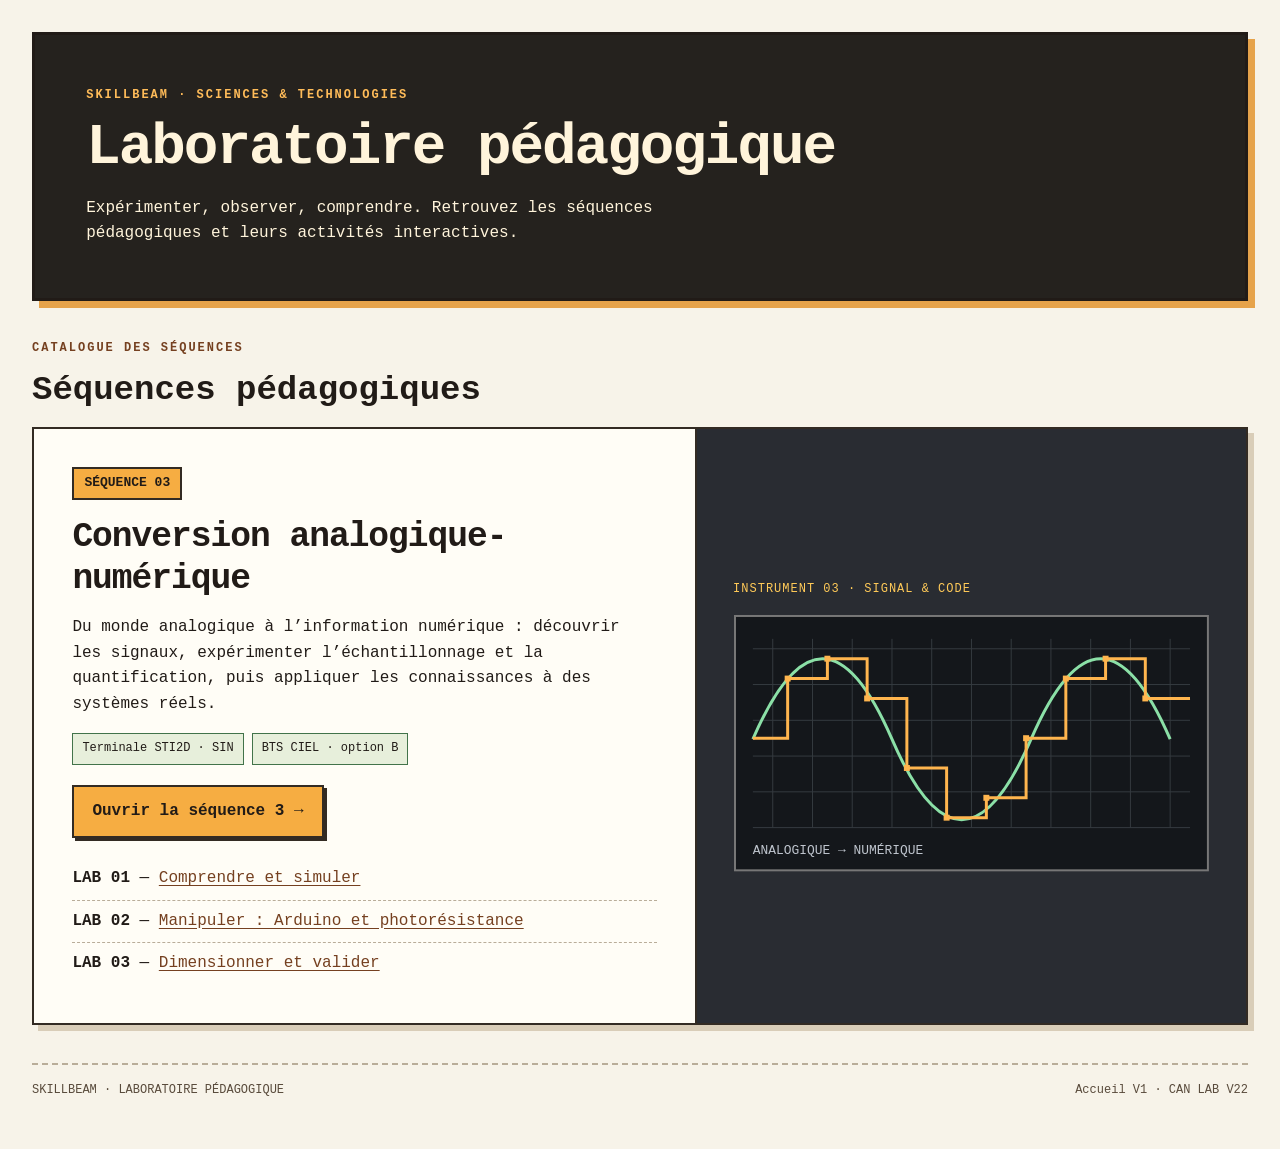
==== commit 76db7c37: "Créer l’accueil des séquences pédagogiques — séquence 3 CAN" ====
--- a/index.html
+++ b/index.html
@@ -1,20 +1,56 @@
-<!doctype html><html lang="fr"><meta charset="utf-8"><meta name="viewport" content="width=device-width"><title>Laboratoire CAN</title><style>body{font:17px system-ui;max-width:1000px;margin:auto;padding:20px;background:#f3f7f5;color:#163d32}section{background:white;padding:22px;margin:20px 0;border-radius:12px;border-left:5px solid #7950b5}h2{color:#6741a5}svg{width:100%;background:#fafafa}textarea{width:100%;min-height:65px}label{display:block;margin:12px 0}input[type=range]{width:65%}math{font-size:1.5em}button{padding:12px}</style><style>body{max-width:1440px;padding:0 24px 40px;background:#f0f3f8}.hero{margin:20px 0;padding:28px 40px}.hero h1{font-size:clamp(28px,4vw,48px)}.hero svg{max-height:100px}.nav{position:static;align-self:start}.workspace{display:grid;grid-template-columns:240px minmax(0,1fr);gap:24px;align-items:start}.sidebar{position:sticky;top:20px;background:white;padding:18px;border-radius:18px;border:1px solid #dce3ed}.sidebar .nav{padding:0;box-shadow:none;background:none}.sidebar a{display:block;padding:12px;border-radius:8px;margin:3px 0}.sidebar a.active{background:#6941b5;color:white}.workspace section{margin:0;min-width:0;border:0;border-radius:20px;box-shadow:0 8px 32px #172b3910}.workspace section[hidden]{display:none}.knowledge,.example,.mission{padding:18px 22px;border-radius:12px;margin:16px 0}.knowledge{background:#edf5f2;border-left:4px solid #087f65}.example{background:#f2edfc;border-left:4px solid #6941b5}.mission{background:#fff4e4;border-left:4px solid #d99130}.tag{font-size:11px;letter-spacing:1.5px;font-weight:800}.knowledge h3{margin:8px 0}.knowledge p,.example p{margin:8px 0}.workspace svg[id]{background:#142b38;border:8px solid #203c4b;border-radius:14px}.workspace svg[id] text{fill:#dceaf3}.workspace svg[id] path[stroke="#53665d"]{stroke:#37515e}.workspace svg[id] polyline[stroke="#16835e"]{stroke:#55e5ad}.workspace svg[id] polyline[stroke="#7950b5"],.workspace svg[id] circle{stroke:#c4b5fd}.workspace svg[id] circle{fill:#c4b5fd}.identity{display:flex;gap:16px;flex-wrap:wrap;margin:16px 0}.identity label{flex:1;min-width:160px}.identity input{width:100%}.pager{display:flex;justify-content:space-between;gap:12px;margin-top:18px}.teacher[hidden]{display:none}.questions-title{margin-top:30px;border-top:1px solid #dce3ed;padding-top:20px}.workspace textarea{min-height:90px}.workspace section>label{background:#f1f4f8;padding:14px;border-radius:10px}.workspace section>label input[type=range]{display:block;width:100%}@media(max-width:760px){body{padding:0 10px 20px}.workspace{display:block}.sidebar{position:static;margin-bottom:16px}.sidebar a{display:inline-block;font-size:12px;padding:7px}.hero{padding:20px}.workspace section{padding:16px}}@media print{.workspace{display:block}.workspace section[hidden]{display:block}.sidebar,.pager{display:none}}</style><style>:root{--green:#087f65;--purple:#6941b5;--ink:#172b39}*{box-sizing:border-box}body{max-width:1120px;background:#eef4f3;color:var(--ink);font:16px/1.65 system-ui;padding:20px}h1{font-size:clamp(32px,5vw,56px);line-height:1.1;margin:12px 0}h2{font-size:25px;line-height:1.3}section{padding:clamp(16px,4vw,36px);border:1px solid #dce7e5;border-top:5px solid var(--purple);box-shadow:0 8px 30px #173d3510;margin:28px 0;scroll-margin-top:90px}section:nth-of-type(odd){border-top-color:var(--green)}.hero{background:linear-gradient(125deg,#103f39,#30205b);color:white;border-radius:24px;padding:clamp(24px,5vw,55px);overflow:hidden}.hero svg{background:transparent;border:0;max-height:180px}.eyebrow{font-size:12px;letter-spacing:3px;font-weight:800;color:#a7f3d0}.nav{position:sticky;top:0;z-index:5;background:#f8fbfaee;backdrop-filter:blur(10px);padding:12px;border-radius:12px;box-shadow:0 3px 12px #0001}.nav a{display:inline-block;padding:5px 9px;color:#49328a;font-weight:650;text-decoration:none;font-size:13px}.progress{height:8px;background:#dce7e5;border-radius:8px;overflow:hidden}.progress i{display:block;height:100%;background:linear-gradient(90deg,#087f65,#7950b5);width:0}.visuals{display:grid;grid-template-columns:repeat(auto-fit,minmax(180px,1fr));gap:14px;margin:20px 0}.visuals figure{margin:0;border:1px solid #dce7e5;border-radius:14px;overflow:hidden;background:#f7faf9}.visuals svg{border:0;display:block}.visuals figcaption{padding:12px;font-size:14px}.lesson{padding:16px;background:#eef8f4;border-radius:12px;margin:18px 0}.lesson strong{color:#087f65}svg{border:1px solid #dce7e5;border-radius:12px;margin:10px 0;background:#fff}math{display:block;font-family:"STIX Two Math","Cambria Math",math;font-size:1.65rem;padding:18px;background:#f4effc;border-radius:12px;margin:16px 0}textarea,input:not([type=range]){border:1px solid #cbd9d6;border-radius:9px;padding:12px;font:inherit;background:#fbfdfc}textarea:focus{outline:2px solid #7950b5}textarea{display:block;margin-top:7px;resize:vertical}input[type=range]{accent-color:#6941b5;min-height:30px}output{font-weight:800;color:#6941b5}button{background:#6941b5;color:white;border:0;border-radius:10px;font:inherit;font-weight:700;cursor:pointer}.teacher{background:#fff;padding:20px;border-radius:14px;margin-top:24px}.teacher pre{white-space:pre-wrap;overflow-wrap:anywhere}.legend{font-size:14px;color:#52645e}.green{color:#16835e}.purple{color:#7950b5}.orange{color:#b95a10}@media(max-width:600px){body{padding:10px}.nav{position:static}input[type=range]{width:100%}section{padding:16px}}@media print{.nav,button,video{display:none}section{break-inside:avoid;box-shadow:none}}</style><header class="hero"><div class="eyebrow">SCIENCES & TECHNOLOGIES · LABORATOIRE 01</div><nav style="padding:12px;background:#fff4db;color:#252525;display:flex;gap:16px;flex-wrap:wrap"><strong>CAN LAB — V19</strong><a href="v20.html">V20 — Ancienne version</a><a href="v21.html">V21 — Nouvelle version</a></nav><h1>Du monde analogique<br>à l’information numérique</h1><p>Environ 4 h 50 · 8 étapes · Simulations interactives</p><svg viewBox="0 0 700 150" aria-label="Signal analogique et numérique"><path d="M0 75 Q45 -35 90 75 T180 75 T270 75 T360 75 T450 75 T540 75 T630 75" fill="none" stroke="#6ee7b7" stroke-width="5"/><path d="M0 75H45V25H90V75H135V125H180V75H225V25H270V75H315V125H360V75H405V25H450V75H495V125H540V75H585V25H630V75H700" fill="none" stroke="#c4b5fd" stroke-width="3"/></svg></header><nav class="nav"><div id="navlinks"></div><div class="progress"><i id="progress"></i></div><small id="progresslabel"></small></nav><label>Nom de famille <input id="nom" autocomplete="family-name" required></label><label>Prénom <input id="prenom" autocomplete="given-name" required></label><label for="formation">Formation</label><select id="formation" required><option value="">Choisir la formation</option><option value="STI2D">Terminale STI2D – SIN</option><option value="BTS_CIEL_B">BTS CIEL B — Électronique et réseaux</option></select><section><h2>1. Découverte — 20 min</h2><div class="knowledge"><span class="tag">APPORT DE CONNAISSANCES</span><h3>Du réel au numérique</h3><p>Un capteur transforme une grandeur physique en signal électrique. Le CAN échantillonne cette tension, la quantifie puis associe un code binaire à chaque mesure.</p></div><div class="example"><span class="tag">APPLICATION CONCRÈTE</span><p>Un smartphone transforme la pression acoustique captée par son microphone en données audio numériques. Une photorésistance associée à un pont diviseur permet de mesurer la luminosité avec une entrée analogique.</p></div><div class="mission"><b>Mission expérimentale</b> — Identifier la grandeur physique, la tension et le code numérique dans la chaîne.</div><div class="concept"><h3>Situation déclenchante — Pourquoi les détails du chat noir disparaissent-ils ?</h3><img src="IMG_5232.webp" alt="Chat noir aux yeux verts, détails du pelage et moustaches" style="width:100%;max-height:420px;object-fit:contain;background:#14171b"><p>Observe les poils, les moustaches et les reflets des yeux. Comment un appareil photo transforme-t-il la lumière en nombres ? Pourquoi une image peut-elle perdre des détails ou des nuances ? Formule une hypothèse avant de découvrir les lois du CAN. Tu retrouveras cette photographie dans IMAGE LAB pour vérifier ton hypothèse.</p><div class="scope" style="padding:14px"><h3>Expérience 0 — Et si on comprenait comment cela fonctionne ?</h3><div class="im-pair"><div>Référence monochrome<canvas id="intro-ref" width="512" height="512"></canvas></div><div>Image quantifiée<canvas id="intro-out" width="512" height="512"></canvas></div></div><label>Nombre de bits par pixel : <output id="intro-bits-out">8 bits</output><input id="intro-bits" type="range" min="1" max="8" value="8"></label><p id="intro-info"></p><div style="background:#fff4db;color:#211b17;padding:14px;border:2px solid #e97928"><h3>MICROSCOPE NUMÉRIQUE — clique sur un pixel du chat</h3><p>Utilise le curseur de quantification puis touche l’image de droite.</p><label>Zoom visuel <input id="micro-zoom" type="range" min="1" max="4" value="1"></label><div id="micro-read" role="status">Sélectionne un pixel pour afficher sa tension simulée et son code binaire.</div></div><div id="intro-palette" style="display:flex;height:24px"></div><p id="intro-status" role="status"></p><p>Teste 8, 4, 2 puis 1 bit sans changer la résolution. Observe les moustaches et le pelage. Pourquoi les nuances disparaissent-elles ?</p></div><div class="knowledge"><h3>Et si on comprenait comment cela fonctionne ?</h3><p>Dans un capteur CMOS, chaque photosite transforme la lumière reçue en charge électrique. Le circuit de lecture produit une tension. Le CAN associe cette tension à un entier, puis à un mot binaire. L'image est une grille de pixels : chaque pixel monochrome possède un code de luminosité.</p><p>Exemple simplifié : une luminosité normalisée de 0,30 donne à 2 bits le code 1 (01₂), et à 8 bits le code 76 (01001100₂), par troncature. Plusieurs luminosités différentes peuvent donc partager le même code. Plus le nombre de bits est élevé, plus les nuances sont fines.</p><p>Nous allons maintenant comprendre les signaux électriques, leur échantillonnage, leur quantification, puis leur stockage.</p></div></div><div class="concept"><h3>Le numérique a toujours besoin du monde physique</h3><p>Un ordinateur manipule des bits. Mais une voix, la lumière reçue par un appareil photo ou la température d'une pièce ne sont pas directement des suites de bits. Les capteurs les transforment en signaux électriques ; le CAN crée une représentation numérique. À la sortie, un CNA et un amplificateur peuvent reconstruire une tension qui commande un haut-parleur.</p><div class="chain"><div><small>PHYSIQUE</small><b>Voix / lumière</b></div><div><small>ANALOGIQUE</small><b>Capteur</b></div><div><small>CONVERSION</small><b>CAN</b></div><div><small>NUMÉRIQUE</small><b>Calcul / mémoire</b></div><div><small>CONVERSION</small><b>CNA</b></div><div><small>PHYSIQUE</small><b>Haut-parleur</b></div></div><p>Exemple : lors d'un appel téléphonique, le microphone reçoit une onde sonore, l'électronique la numérise, le réseau transmet les données, puis le haut-parleur du destinataire recrée une onde sonore. L'analogique reste indispensable à cette interface.</p></div><svg viewBox="0 0 600 80"><g font-size="16" text-anchor="middle"><rect x="5" y="10" width="150" height="60" fill="#d1fae5"/><text x="80" y="45">Capteur</text><text x="190" y="45">→</text><rect x="225" y="10" width="150" height="60" fill="#ede9fe"/><text x="300" y="45">CAN</text><text x="410" y="45">→</text><rect x="445" y="10" width="150" height="60" fill="#d1fae5"/><text x="520" y="45">Mémoire</text></g></svg><div class="visuals"><figure><a href="https://commons.wikimedia.org/wiki/File:Electret_condenser_microphone_capsules.jpg" target="_blank" rel="noopener"><img class="realphoto" src="https://commons.wikimedia.org/wiki/Special:FilePath/Electret_condenser_microphone_capsules.jpg?width=640" alt="Microphones à électret" loading="lazy" onerror="this.onerror=null;this.src='https://commons.wikimedia.org/wiki/Special:FilePath/Electret_condenser_microphone_capsules.jpg'"></a><small class="credit">Omegatron · <a href="https://creativecommons.org/licenses/by-sa/3.0/">CC BY-SA 3.0</a></small><figcaption><b>Microphone</b><br>La pression acoustique devient une tension.</figcaption></figure><figure><a href="https://commons.wikimedia.org/wiki/File:Photoresistor.jpg" target="_blank" rel="noopener"><img class="realphoto" src="https://commons.wikimedia.org/wiki/Special:FilePath/Photoresistor.jpg?width=640" alt="Photorésistance LDR" loading="lazy" onerror="this.onerror=null;this.src='https://commons.wikimedia.org/wiki/Special:FilePath/Photoresistor.jpg'"></a><small class="credit">Analogauthority · <a href="https://creativecommons.org/publicdomain/mark/1.0/">Domaine public</a></small><figcaption><b>Photorésistance (LDR)</b><br>La lumière modifie la résistance du capteur.</figcaption></figure><figure><a href="https://commons.wikimedia.org/wiki/File:Arduino_Uno_-_R3.jpg" target="_blank" rel="noopener"><img class="realphoto" src="https://commons.wikimedia.org/wiki/Special:FilePath/Arduino_Uno_-_R3.jpg?width=640" alt="Arduino Uno R3" loading="lazy" onerror="this.onerror=null;this.src='https://commons.wikimedia.org/wiki/Special:FilePath/Arduino_Uno_-_R3.jpg'"></a><small class="credit">SparkFun Electronics · <a href="https://creativecommons.org/licenses/by/2.0/">CC BY 2.0</a></small><figcaption><b>Arduino Uno R3</b><br>Entrée analogique A0, conversion et traitement.</figcaption></figure><figure><a href="https://commons.wikimedia.org/wiki/File:NAND_Flash.jpg" target="_blank" rel="noopener"><img class="realphoto" src="https://commons.wikimedia.org/wiki/Special:FilePath/NAND_Flash.jpg?width=640" alt="Mémoire NAND Flash 2 Go" loading="lazy" onerror="this.onerror=null;this.src='https://commons.wikimedia.org/wiki/Special:FilePath/NAND_Flash.jpg'"></a><small class="credit">2x910 · <a href="https://creativecommons.org/licenses/by-sa/4.0/">CC BY-SA 4.0</a></small><figcaption><b>Mémoire numérique</b><br>Les codes binaires sont enregistrés.</figcaption></figure></div><div class="lesson"><strong>Pourquoi le numérique ?</strong> Les grandeurs physiques varient continûment. Les convertir en codes permet de les stocker, transmettre, traiter et reproduire. La conversion introduit toutefois des limites de résolution et de fréquence.</div><div id="q0"></div></section><section><h2>2. Fréquence — 30 min</h2><div class="knowledge"><span class="tag">APPORT DE CONNAISSANCES</span><h3>Fréquence et période</h3><p>La fréquence f, en hertz, représente le nombre de périodes par seconde. La période T, en secondes, vaut 1/f. L’amplitude est indépendante de la fréquence.</p></div><div class="example"><span class="tag">APPLICATION CONCRÈTE</span><p>Un signal audio de 440 Hz possède une période de 2,27 ms. Un signal de vibration de 50 Hz possède une période de 20 ms.</p></div><div class="mission"><b>Mission expérimentale</b> — Modifier f et compter les cycles sur une seconde.</div><p>Une période est la durée d'un cycle. La fréquence est le nombre de cycles par seconde.</p><math><mi>T</mi><mo>=</mo><mfrac><mn>1</mn><mi>f</mi></mfrac></math><label>Fréquence du signal <input id="f" type="range" min="1" max="20" value="5"><output id="fo"></output></label><div class="legend"><b class="green">Vert : tension analogique (V)</b> · abscisse : temps</div><div class="formula-explain"><div><h3>Lire la période sur le graphique</h3><p>T est la durée entre deux crêtes consécutives. À 5 Hz, T = 1/5 = 0,2 s. Le graphique montre cinq périodes sur une seconde.</p><b>T = 0,2 s</b></div><svg viewBox="0 0 300 125" role="img" aria-label="Lire la période sur le graphique"><path d="M20 60 Q45 0 70 60T120 60T170 60T220 60T270 60" fill="none" stroke="#42734a" stroke-width="3"/><path d="M45 20V100M145 20V100M45 105H145" stroke="#e97928" stroke-width="2"/><text x="95" y="119" text-anchor="middle" font-size="12">T</text></svg></div><svg id="wave" viewBox="0 0 760 260"></svg><div id="q1"></div></section><section><h2>3. Échantillonnage — 45 min</h2><div class="knowledge"><span class="tag">APPORT DE CONNAISSANCES</span><h3>Échantillonnage</h3><p>Échantillonner consiste à mesurer le signal à des instants régulièrement espacés. La fréquence Fe est le nombre de mesures par seconde et Te = 1/Fe.</p></div><div class="example"><span class="tag">APPLICATION CONCRÈTE</span><p>Un enregistrement audio à 44 100 Hz contient 44 100 échantillons par seconde et par canal. Te vaut environ 22,68 µs.</p></div><div class="mission"><b>Mission expérimentale</b> — Comparer 8 et 40 mesures par seconde pour le même signal.</div><math><msub><mi>T</mi><mi>e</mi></msub><mo>=</mo><mfrac><mn>1</mn><msub><mi>F</mi><mi>e</mi></msub></mfrac></math><label>Fréquence d'échantillonnage <input id="fe" type="range" min="2" max="100" value="40"><output id="feo"></output></label><div class="lesson"><strong>À manipuler :</strong> augmente la fréquence d’échantillonnage et observe la densité des points violets.</div><div class="formula-explain"><div><h3>Comprendre Te = 1/Fe</h3><p>Fe s’exprime en Hz et Te en secondes. À 10 Hz, Te = 0,1 s : on mesure une tension toutes les 100 ms. Augmenter Fe rapproche les points sans changer la fréquence du signal.</p><b>Te = 0,1 s</b></div><svg viewBox="0 0 300 125" role="img" aria-label="Comprendre Te = 1/Fe"><path d="M20 60 Q45 0 70 60T120 60T170 60T220 60T270 60" fill="none" stroke="#42734a" stroke-width="3"/><circle cx="20" cy="60" r="5" fill="#e97928"/><circle cx="70" cy="60" r="5" fill="#e97928"/><circle cx="120" cy="60" r="5" fill="#e97928"/><circle cx="170" cy="60" r="5" fill="#e97928"/><circle cx="220" cy="60" r="5" fill="#e97928"/><circle cx="270" cy="60" r="5" fill="#e97928"/></svg></div><svg id="sample" viewBox="0 0 760 260"></svg><div id="q2"></div></section><section><h2>4. Shannon-Nyquist — 35 min</h2><div class="knowledge"><span class="tag">APPORT DE CONNAISSANCES</span><h3>Repliement spectral</h3><p>Pour reconstruire idéalement un signal limité en bande, Fe doit être supérieure à deux fois sa fréquence maximale. Un filtre anti-repliement limite les fréquences avant le CAN.</p></div><div class="example"><span class="tag">APPLICATION CONCRÈTE</span><p>Une vibration de 120 Hz nécessite Fe > 240 Hz. Un choix de 300 Hz satisfait la condition théorique, mais une marge supplémentaire peut faciliter le filtrage.</p></div><div class="mission"><b>Mission expérimentale</b> — À f = 5 Hz et Fe = 8 Hz, observer une fréquence apparente de 3 Hz.</div><math><msub><mi>F</mi><mi>e</mi></msub><mo>&gt;</mo><mn>2</mn><msub><mi>f</mi><mi>max</mi></msub></math><p id="aliasinfo"></p><div class="legend"><b class="green">Vert : signal réel</b> · <b class="orange">Orange : signal apparent</b> · <b class="purple">Violet : échantillons</b></div><div class="formula-explain"><div><h3>Pourquoi Fe > 2 fmax ?</h3><p>À 5 Hz, il faut dépasser 10 Hz. À 8 Hz, les mêmes points sont compatibles avec un signal apparent de 3 Hz. L’information perdue ne peut pas être récupérée en augmentant seulement le nombre de bits.</p><b>5 Hz → 3 Hz</b></div><svg viewBox="0 0 300 125" role="img" aria-label="Pourquoi Fe > 2 fmax ?"><path d="M20 60 Q45 0 70 60T120 60T170 60T220 60T270 60" fill="none" stroke="#42734a" stroke-width="3"/><circle cx="20" cy="60" r="5" fill="#e97928"/><circle cx="70" cy="60" r="5" fill="#e97928"/><circle cx="120" cy="60" r="5" fill="#e97928"/><circle cx="170" cy="60" r="5" fill="#e97928"/><circle cx="220" cy="60" r="5" fill="#e97928"/><circle cx="270" cy="60" r="5" fill="#e97928"/></svg></div><svg id="alias" viewBox="0 0 760 260"></svg><div id="q3"></div></section><section><h2>5. Quantification — 75 min</h2><div class="knowledge"><span class="tag">APPORT DE CONNAISSANCES</span><h3>Quantification</h3><p>Un CAN idéal de n bits possède 2ⁿ codes. Pour une plage de 0 à 5 V, le pas vaut 5/2ⁿ. Dans le modèle par troncature, le code est la partie entière de U/q, limitée au code maximal.</p></div><div class="example"><span class="tag">APPLICATION CONCRÈTE</span><p>L’Arduino Uno classique possède un CAN de 10 bits : 1024 codes, de 0 à 1023. Avec une référence idéale de 5 V, q ≈ 4,883 mV. Une tension de 2,7 V donne le code 552 dans ce modèle.</p></div><div class="mission"><b>Mission expérimentale</b> — Comparer les escaliers à 3 et 10 bits.</div><p>Modèle idéal par troncature, plage 0–5 V.</p><math><mi>q</mi><mo>=</mo><mfrac><msub><mi>V</mi><mi>ref</mi></msub><msup><mn>2</mn><mi>n</mi></msup></mfrac></math><label>Résolution <input id="n" type="range" min="2" max="12" value="3"><output id="no"></output></label><div class="lesson"><strong>À retenir :</strong> n bits donnent 2ⁿ codes. Doubler le nombre de niveaux divise le pas par deux.</div><div class="formula-explain"><div><h3>Lire le pas de quantification</h3><p>Pour n = 3 bits et Vref = 5 V, 2³ = 8 codes et q = 0,625 V. Chaque intervalle de tension correspond à un code. Plus n augmente, plus les marches deviennent fines.</p><b>q = 0,625 V</b></div><svg viewBox="0 0 300 125" role="img" aria-label="Lire le pas de quantification"><path d="M30 100H80V80H130V60H180V40H230V20H280" stroke="#e97928" stroke-width="4" fill="none"/><path d="M30 100L280 10" stroke="#42734a" stroke-dasharray="5 4" fill="none"/></svg></div><div id="image-lab" class="scope"><div class="scope-head"><b>IMAGE LAB · CMOS ANALYZER</b><span>SIMULATION</span></div><div style="padding:14px"><p>Mission : distinguer la perte de détails spatiaux de la perte de nuances du pelage noir. Un pixel représente une mesure de lumière ; le CAN attribue un code numérique à cette mesure.</p><div class="im-pair"><div><b>Référence en niveaux de gris</b><canvas id="im-original" width="512" height="512"></canvas></div><div><b>Image échantillonnée et quantifiée</b><canvas id="im-result" width="512" height="512"></canvas></div></div><p id="im-status" role="status">Chargement de la photographie…</p><div class="im-controls"><label>Résolution <output id="im-resout"></output><input id="im-res" type="range" min="4" max="9" value="9"></label><label>Quantification <output id="im-bitout"></output><input id="im-bit" type="range" min="1" max="8" value="8"></label><label>Zoom <output id="im-zoomout"></output><input id="im-zoom" type="range" min="1" max="4" value="1"></label><label>Importer une photo<input id="im-file" type="file" accept="image/*"></label></div><div id="im-stats" class="scope-foot"></div><p>Histogramme du résultat : noir à gauche, blanc à droite.</p><canvas id="im-hist" width="512" height="110"></canvas><div class="knowledge"><h3>Microscope numérique — du pixel au bit</h3><p>Sélectionne un pixel dans l’image quantifiée. Le modèle suppose une tension proportionnelle au niveau de gris, entre 0 et 5 V. Ce n’est pas une mesure réelle du capteur.</p><div id="pixel-detail">Sélectionne un pixel.</div></div><p id="im-pixel">Cliquer sur un pixel du résultat pour lire son code.</p><p>Expérience 1 : garder 8 bits et diminuer la résolution. Expérience 2 : garder 512 × 512 pixels et diminuer les bits. Expérience 3 : comparer 1, 4 et 8 bits sur le pelage. Pourquoi les détails sombres disparaissent-ils ?</p><p>Modèle simplifié : image monochrome carrée, quantification uniforme, stockage brut sans compression ni métadonnées. La photo de référence est déjà numérique : on simule une nouvelle acquisition.</p><a style="color:#ffce55" href="IMG_5232.webp" target="_blank" rel="noopener">Photo de référence · chat noir</a></div></div><svg id="stairs" viewBox="0 0 760 260"></svg><div class="legend">Vert : signal initial · violet : valeurs quantifiées maintenues</div><svg id="quant" viewBox="0 0 760 260"></svg><div class="adc-demo"><h3>Laboratoire Arduino Uno — CAN 10 bits</h3><figure class="adc-photo"><a href="https://commons.wikimedia.org/wiki/File:Arduino_Uno_-_R3.jpg" target="_blank" rel="noopener"><img class="realphoto" src="https://commons.wikimedia.org/wiki/Special:FilePath/Arduino_Uno_-_R3.jpg?width=640" alt="Arduino Uno R3" loading="lazy" onerror="this.onerror=null;this.src='https://commons.wikimedia.org/wiki/Special:FilePath/Arduino_Uno_-_R3.jpg'"></a><small class="credit">SparkFun Electronics · <a href="https://creativecommons.org/licenses/by/2.0/">CC BY 2.0</a></small><figcaption>Les entrées A0 à A5 sont situées sur le connecteur ANALOG IN.</figcaption></figure><p><a href="https://docs.arduino.cc/hardware/uno-rev3/" target="_blank" rel="noopener">Photographies et documentation officielle Arduino Uno R3</a></p><p>Référence idéale : 5 V · 1024 codes · pas : 4,883 mV</p><label for="arduino-u">Tension d'entrée <output id="arduino-v">2,70 V</output></label><input id="arduino-u" type="range" min="0" max="5" step=".01" value="2.7"><div class="adc-metrics"><div>Code décimal<strong id="arduino-dec"></strong></div><div>Erreur (mV)<strong id="arduino-err"></strong></div></div><div id="arduino-bits" class="bits"></div></div><div id="q4"></div></section><section><h2>6. Codage et erreur — 25 min</h2><div class="knowledge"><span class="tag">APPORT DE CONNAISSANCES</span><h3>Codage binaire</h3><p>Chaque code décimal est représenté par n bits. La valeur d’un mot binaire est la somme des poids 2ⁱ associés aux bits à 1. Pour la troncature, l’erreur est comprise entre 0 et q, borne supérieure incluse au point de saturation.</p></div><div class="example"><span class="tag">APPLICATION CONCRÈTE</span><p>À 3 bits, q = 0,625 V. Pour U = 2,7 V, N = 4 = 100₂. La tension représentée vaut 2,5 V, soit une erreur de 0,2 V.</p></div><div class="mission"><b>Mission expérimentale</b> — Faire varier la tension et observer le changement de code.</div><label>Tension <input id="u" type="range" min="0" max="5" step=".01" value="2.7"><output id="uo"></output></label><p id="code"></p><div class="formula-explain"><div><h3>Mesurer l’erreur</h3><p>Dans le modèle par troncature, e = U − Nq. Pour U = 2,7 V et n = 3, N = 4 et e = 2,7 − 2,5 = 0,2 V.</p><b>e = 0,2 V</b></div><svg viewBox="0 0 300 125" role="img" aria-label="Mesurer l’erreur"><path d="M20 60 Q45 0 70 60T120 60T170 60T220 60T270 60" fill="none" stroke="#42734a" stroke-width="3"/><path d="M45 30V48M145 30V48M245 30V48" stroke="#e97928" stroke-width="4"/></svg></div><svg id="error" viewBox="0 0 760 260"></svg><div id="q5"></div></section><section><h2>7. Débit et stockage — 20 min</h2><div class="knowledge"><span class="tag">APPORT DE CONNAISSANCES</span><h3>Débit et mémoire</h3><p>Pour un canal sans compression ni en-tête, D = Fe × n en bit/s. La capacité en octets est D × t / 8. Le nombre de canaux multiplie le débit.</p></div><div class="example"><span class="tag">APPLICATION CONCRÈTE</span><p>Un CD audio utilise 44 100 Hz, 16 bits et deux canaux : 1 411 200 bit/s, soit 10 584 000 octets pour une minute.</p></div><div class="mission"><b>Mission expérimentale</b> — Comparer la taille des données lorsque la résolution augmente.</div><math><mi>D</mi><mo>=</mo><msub><mi>F</mi><mi>e</mi></msub><mo>×</mo><mi>n</mi></math><math><mi>C</mi><mo>=</mo><mfrac><mrow><mi>D</mi><mo>×</mo><mi>t</mi></mrow><mn>8</mn></mfrac></math><p>Capacité C en octets, durée t en secondes, débit D en bits/s (hors en-têtes et compression).</p><p id="storage"></p><div class="formula-explain"><div><h3>Du bit à la mémoire</h3><p>À Fe = 8000 Hz et n = 8 bits, D = 64 000 bit/s. En 60 s, C = 64 000 × 60 / 8 = 480 000 octets, hors compression et en-têtes.</p><b>480 000 octets</b></div><svg viewBox="0 0 300 125" role="img" aria-label="Du bit à la mémoire"><g fill="#e97928"><rect x="30" y="100" width="32" height="15"/><rect x="73" y="86" width="32" height="29"/><rect x="116" y="72" width="32" height="43"/><rect x="159" y="58" width="32" height="57"/><rect x="202" y="44" width="32" height="71"/><rect x="245" y="30" width="32" height="85"/></g></svg></div><svg id="capacity" viewBox="0 0 760 260"></svg><div class="knowledge"><h3>Laboratoire CNA — reconstruire le signal</h3><p>Le CNA transforme chaque code en tension. Le maintien conserve cette tension jusqu'au code suivant ; un filtre de reconstruction atténue les composantes indésirables. La restitution ne récupère pas les informations perdues lors du CAN.</p><label>Fréquence d'échantillonnage (Hz)<input id="dac-fe" type="range" min="8" max="80" value="20"></label><label>Résolution (bits)<input id="dac-n" type="range" min="1" max="10" value="4"></label><p id="dac-info"></p><svg id="dac-plot" viewBox="0 0 760 260" style="width:100%;background:#14171b"></svg><p>Jaune : signal original. Bleu : sortie CNA maintenue. Vert : sortie après filtrage passe-bas RC simulé. Compare les trois courbes.</p></div><div id="q6"></div></section><section><h2>8. Étude de cas — 40 min</h2><div class="knowledge"><span class="tag">APPORT DE CONNAISSANCES</span><h3>Dimensionnement d’un système</h3><p>Le choix du CAN résulte de deux contraintes indépendantes : la bande passante du signal fixe la fréquence minimale et la précision souhaitée fixe le nombre de bits.</p></div><div class="example"><span class="tag">APPLICATION CONCRÈTE</span><p>Une surveillance de vibration industrielle exige une acquisition suffisamment rapide et précise. Le système doit aussi disposer d’une mémoire adaptée à la durée d’enregistrement.</p></div><div class="mission"><b>Mission expérimentale</b> — Justifier les choix techniques à partir du cahier des charges, sans confondre fréquence et résolution.</div><p>Capteur de vibration : fréquence maximale 120 Hz, plage 0–5 V, pas inférieur à 10 mV, durée 60 s.</p><div class="video-panel"><span class="tag">MISSION 08 · ÉTUDE DE CAS</span><h3>Mobiliser les connaissances acquises</h3><p>Regarder la vidéo, puis relever les étapes ou phénomènes effectivement visibles. Repérer ce qui relève du signal physique, de sa représentation et du traitement numérique. Si une étape n’est pas montrée, le préciser.</p><video controls playsinline preload="metadata" width="100%" src="974beb8a-639b-4770-adf0-da97e1ad311b.mov"></video><p id="video-note">Vidéo de synthèse · observer la conversion du signal.</p><a href="https://www.facebook.com/share/r/1FHZLK7Wxy/?mibextid=wwXIfr" target="_blank" rel="noopener">Voir la vidéo originale si le lecteur est indisponible</a></div><div id="q7"></div></section><button id="export">Exporter les réponses JSON</button><script>
-const $=x=>document.getElementById(x), groups=[['Décrire deux éléments observés sur la photographie du chat noir.','Distinguer acquisition et restitution.','Formuler une hypothèse : pourquoi les détails du pelage noir peuvent-ils disparaître après numérisation ?','Pourquoi numériser une tension ?','Décrire la chaîne d’information.'],['Compter les cycles à 2 Hz.','Mesurer T sur le graphique.','Calculer T pour 5 et 20 Hz.','Comparer les courbes à 2 et 10 Hz.','Distinguer amplitude et fréquence.','Calculer f pour T=25 ms.'],['Régler f=5 et Fe=10. Décrire les points.','Calculer Te pour 10, 20 et 40 Hz.','Comparer Fe=8 et 40 Hz.','Combien de mesures en 5 s à 40 Hz ?','Expliquer l’effet de Fe.','Choisir Fe pour un signal de 15 Hz.','Distinguer f et Fe.'],['Régler f=5 et Fe=8. Relever la fréquence apparente.','Comparer les points des deux courbes.','Tester Fe=10 Hz et expliquer le résultat.','Tester Fe=40 Hz.','Calculer la limite pour 120 Hz.','Pourquoi augmenter n ne corrige-t-il pas le repliement ?'],['Comparer 2 et 3 bits.','Calculer q pour 2, 4, 8, 10 et 12 bits.','Comparer les escaliers à 3 et 8 bits.','Relever le code de 2,7 V à 3 bits.','Calculer les bornes de cet intervalle.','Calculer le code à 10 bits.','Expliquer la saturation à 5 V.','Distinguer précision temporelle et amplitude.','IMAGE LAB : comparer 16 × 16 et 512 × 512 pixels à 8 bits. Décrire les détails perdus.','IMAGE LAB : comparer 1, 4 et 8 bits à 512 × 512 pixels. Décrire les nuances perdues.','IMAGE LAB : relever le code binaire d’un pixel sombre et expliquer le lien avec le nombre de bits.','Revenir à ton hypothèse initiale et expliquer les deux causes de perte de fidélité.'],['Convertir 13 en binaire sur 8 bits.','Convertir le code affiché en décimal.','Observer l’erreur à 3 bits.','Comparer à 8 bits.','Justifier la borne théorique de l’erreur.'],['Calculer D pour 8000 Hz et 8 bits.','Calculer le stockage pour 60 s.','Recalculer avec 16 bits.','Comparer les coûts de stockage.','Calculer le débit RVB 1920×1080 à 60 images/s et 24 bits/pixel.'],['Choisir Fe et justifier.','Déterminer le nombre minimal de bits.','Calculer D pour Fe=300 Hz.','Calculer le stockage sur 60 s.','Expliquer les trois étapes du CAN.','Étude vidéo : décrire deux phénomènes réellement observés et les relier aux notions du cours.','Étude vidéo : identifier les étapes de la chaîne d’information visibles et préciser celles qui ne sont pas montrées.','Comparer les quatre configurations Fe=8 ou 40 et n=3 ou 8 pour f=5.']];
-groups.forEach((g,i)=>g.forEach((q,j)=>{let l=document.createElement('label'),a=document.createElement('textarea');l.textContent=(i+1)+'.'+(j+1)+' '+q;a.id='r'+i+'_'+j;l.append(a);$('q'+i).append(l)}));
-function graph(id,curves,points=[],max=5,axis='Temps (s)'){let X=t=>50+680*t,Y=u=>220-190*u/max,s='';for(let i=0;i<=5;i++){let y=Y(i*max/5);s+='<path d="M50 '+y+'H730" stroke="#ddd"/><text x="45" y="'+(y+4)+'" text-anchor="end" font-size="12">'+(i*max/5).toPrecision(3)+'</text>'}for(let i=0;i<=10;i++){let x=X(i/10);s+='<path d="M'+x+' 30V220" stroke="#ddd"/><text x="'+x+'" y="237" font-size="12" text-anchor="middle">'+i/10+'</text>'}s+='<text x="390" y="255" text-anchor="middle" font-size="12">'+axis+'</text>';for(let [a,c] of curves)s+='<polyline fill="none" stroke="'+c+'" stroke-width="3" points="'+a.map(([t,u])=>X(t)+','+Y(u)).join(' ')+'"/>';for(let [t,u] of points)s+='<circle cx="'+X(t)+'" cy="'+Y(u)+'" r="4" fill="#ffb64d"/>';$(id).innerHTML=s}
-function draw(){let f=+$('f').value,fe=+$('fe').value,n=+$('n').value,u=+$('u').value,q=5/2**n,N=v=>Math.min(2**n-1,Math.max(0,Math.floor(v/q))),Q=v=>N(v)*q,S=t=>2.5+2*Math.sin(2*Math.PI*f*t),a=Array.from({length:1001},(_,i)=>[i/1000,S(i/1000)]),p=Array.from({length:fe+1},(_,i)=>[i/fe,S(i/fe)]),fa=f-Math.round(f/fe)*fe;for(let k of ['f','fe','n','u'])$(k+'o').textContent=$(k).value+({f:' Hz',fe:' Hz',n:' bits',u:' V'}[k]);graph('wave',[[a,'#16835e']]);graph('sample',[[a,'#16835e']],p);graph('alias',[[a,'#16835e'],[a.map(([t])=>[t,2.5+2*Math.sin(2*Math.PI*fa*t)]),'#e87920']],p);$('aliasinfo').textContent='Fréquence apparente : '+Math.abs(fa)+' Hz. '+(fe>2*f?'Condition respectée':'Condition non respectée');let st=[];for(let i=0;i<2**n;i++)st.push([i/2**n,i*q],[(i+1)/2**n,i*q]);graph('stairs',[[[[0,0],[1,5]],'#16835e'],[st,'#7950b5']],[[u/5,Q(u)]],5,'Entrée normalisée U / (5 V)');let h=[];p.forEach(([t,v],i)=>{h.push([t,Q(v)]);if(i<p.length-1)h.push([p[i+1][0],Q(v)])});graph('quant',[[a,'#16835e'],[h,'#7950b5']],p.map(([t,v])=>[t,Q(v)]));graph('error',[[p.map(([t,v])=>[t,v-Q(v)]),'#e87920']],[],q);$('code').textContent='Pas : '+(q*1000).toFixed(3)+' mV | Code : '+N(u)+' | Binaire : '+N(u).toString(2).padStart(n,'0')+' | Erreur : '+(u-Q(u)).toFixed(4)+' V';let d=fe*n;$('storage').textContent='Débit : '+d+' bit/s ; stockage sur 60 s : '+d*60/8+' octets';graph('capacity',[[[[0,0],[1,d*60/8]],'#7950b5']],[],d*60/8,'Durée normalisée t / (60 s)')}
-for(let k of ['f','fe','n','u'])$(k).addEventListener('input',draw);let fields=[...document.querySelectorAll('textarea'),$('nom'),$('prenom')],answers=()=>Object.fromEntries([...document.querySelectorAll('textarea[id],input[type=range][id],#nom,#prenom,#formation')].map(a=>[a.id,a.value]));try{let o=JSON.parse(localStorage.getItem('can')||'{}');fields.forEach(a=>a.value=o[a.id]||'')}catch(e){}fields.forEach(a=>a.oninput=()=>{try{localStorage.setItem('can',JSON.stringify(answers()))}catch(e){}});function safe(s){return s.trim().normalize('NFC').replace(/[^\p{L}\p{N}-]+/gu,'_').replace(/^_+|_+$/g,'')} $('export').onclick=()=>{if(!$('formation').value){alert('Veuillez sélectionner votre formation.');return}if(!safe($('nom').value)||!safe($('prenom').value)){alert('Veuillez renseigner votre nom et votre prénom.');return}let a=document.createElement('a');a.href=URL.createObjectURL(new Blob([JSON.stringify(answers(),null,2)],{type:'application/json'}));a.download='CAN_'+safe($('nom').value)+'_'+safe($('prenom').value)+'.json';a.click();setTimeout(()=>URL.revokeObjectURL(a.href),1000)};draw();
-</script><div class="teacher"><h2>Espace professeur — lecture des exports</h2><p>Importer les fichiers JSON remis par les élèves. Les données restent dans ce navigateur ; aucun envoi automatique.</p><input id="imports" type="file" accept=".json,application/json" multiple><div id="reports"></div></div><script>
-document.querySelectorAll('section').forEach((s,i)=>{s.id='etape'+(i+1);let a=document.createElement('a');a.href='#'+s.id;a.textContent='0'+(i+1)+' · '+s.querySelector('h2').textContent.split('—')[0].replace(/^\d+\.\s*/,'');document.getElementById('navlinks').append(a)});
-function progress(){let a=[...document.querySelectorAll('textarea[id^="r"]')],n=a.filter(x=>x.value.trim()).length;document.getElementById('progress').style.width=100*n/a.length+'%';document.getElementById('progresslabel').textContent=n+' / '+a.length+' réponses complétées'}
-document.addEventListener('input',progress);progress();
-document.getElementById('imports').onchange=async e=>{let out=document.getElementById('reports');out.replaceChildren();for(let file of e.target.files){try{let data=JSON.parse(await file.text());let d=document.createElement('details'),s=document.createElement('summary');s.textContent=([data.nom,data.prenom].filter(Boolean).join(' ')||file.name)+' — '+(data.formation||'Formation non renseignée');d.append(s);groups.forEach((g,i)=>g.forEach((q,j)=>{let p=document.createElement('p');p.textContent=q+' — '+(data['r'+i+'_'+j]||'Sans réponse');d.append(p)}));for(let i=0;i<8;i++){let p=document.createElement('p');p.textContent='Autoévaluation chapitre '+(i+1)+' : '+(data['competence_'+i]||'Non renseignée');d.append(p);if(/à revoir|en cours/i.test(data['competence_'+i]||'')){let t=document.createElement('p');t.textContent='Remédiation proposée : reprendre la simulation et les calculs du chapitre '+(i+1)+' puis expliquer la démarche.';d.append(t)}}out.append(d)}catch(err){let p=document.createElement('p');p.textContent='Fichier invalide : '+file.name;out.append(p)}}};
-</script><script>
-(()=>{const sections=[...document.querySelectorAll('section')],nav=document.querySelector('.nav'),first=sections[0],wrap=document.createElement('div'),side=document.createElement('aside'),main=document.createElement('main');wrap.className='workspace';side.className='sidebar';first.before(wrap);wrap.append(side,main);side.append(nav);const identity=document.createElement('div');identity.className='identity';wrap.before(identity);['nom','prenom'].forEach(id=>identity.append(document.getElementById(id).closest('label')));sections.forEach((s,i)=>{main.append(s);let q=document.getElementById('q'+i),t=document.createElement('h3');t.className='questions-title';t.textContent='Compte rendu expérimental';q.before(t)});const pager=document.createElement('div');pager.className='pager';main.append(pager);const prev=document.createElement('button'),next=document.createElement('button');prev.textContent='← Précédent';next.textContent='Suivant →';pager.append(prev,next);const exportBtn=document.getElementById('export');side.append(exportBtn);let current=0;const links=[...nav.querySelectorAll('a')];function show(i){current=Math.max(0,Math.min(sections.length-1,i));sections.forEach((s,j)=>s.hidden=j!==current);links.forEach((a,j)=>a.classList.toggle('active',j===current));prev.disabled=current===0;next.textContent=current===sections.length-1?'Exporter mes réponses':'Suivant →';window.scrollTo({top:wrap.offsetTop,behavior:'smooth'})}links.forEach((a,i)=>a.onclick=e=>{e.preventDefault();show(i)});prev.onclick=()=>show(current-1);next.onclick=()=>current===sections.length-1?exportBtn.click():show(current+1);let teacher=document.querySelector('.teacher');teacher.hidden=true;let b=document.createElement('button');b.textContent='Espace professeur';b.style.marginTop='12px';side.append(b);b.onclick=()=>{teacher.hidden=!teacher.hidden;if(!teacher.hidden)teacher.scrollIntoView({behavior:'smooth'})};show(0)})();
-</script><style>.adc-demo,.video-panel{padding:22px;border:1px solid #dce3ed;border-radius:16px;background:#f7f9fc;margin:20px 0}.adc-metrics{display:grid;grid-template-columns:1fr 1fr;gap:12px;margin:18px 0}.adc-metrics div{background:white;padding:16px;border-radius:10px}.adc-metrics strong{display:block;font-size:28px;color:#087f65}.bits{display:grid;grid-template-columns:repeat(10,1fr);gap:4px}.bits span{text-align:center;background:#e2e8f0;border-radius:6px;padding:8px 0;font:700 18px monospace}.bits span.on{background:#6941b5;color:white}.video-panel video{background:#172b39;border-radius:12px;max-height:420px}</style><script>(()=>{const el=document.getElementById('arduino-u');function draw(){let u=Number(el.value),n=Math.min(1023,Math.floor(u*1024/5));document.getElementById('arduino-v').textContent=u.toFixed(2)+' V';document.getElementById('arduino-dec').textContent=n;document.getElementById('arduino-err').textContent=((u-n*5/1024)*1000).toFixed(3);document.getElementById('arduino-bits').innerHTML=n.toString(2).padStart(10,'0').split('').map(b=>'<span class="'+(b==='1'?'on':'')+'">'+b+'</span>').join('')}el.addEventListener('input',draw);draw();const v=document.querySelector('video');v.addEventListener('error',()=>{v.hidden=true;document.getElementById('video-note').textContent='Vidéo locale indisponible. Utiliser le lien original ci-dessous.'});if(v.error){v.hidden=true;document.getElementById('video-note').textContent='Vidéo locale indisponible. Utiliser le lien original ci-dessous.'}})()</script><style>
-:root{--ink:#211b17;--purple:#a34b20;--green:#42734a}body{background:#f7f3e9;color:#211b17;font-family:ui-monospace,"Courier New",monospace;line-height:1.65}h1,h2,h3{font-family:ui-monospace,"Courier New",monospace;letter-spacing:-1px;font-weight:900}h1{font-size:clamp(28px,5vw,58px)}.hero{background:#25221e;color:#fff4db;border:3px solid #211b17;border-radius:0;box-shadow:7px 7px 0 #e6a34b;position:relative}.hero:after{content:"";position:absolute;right:24px;top:24px;width:64px;height:64px;background:linear-gradient(90deg,#f8bc49 25%,#f28b31 25% 50%,#e45d24 50% 75%,#b83b21 75%);clip-path:polygon(0 0,25% 0,25% 25%,50% 25%,50% 0,75% 0,75% 25%,100% 25%,100% 100%,75% 100%,75% 50%,50% 50%,50% 75%,25% 75%,25% 50%,0 50%)}.eyebrow{color:#ffbc59}.hero svg{border:0;background:transparent}.sidebar,.workspace section,.teacher,.adc-demo,.video-panel{border:2px solid #332b23;border-radius:0;box-shadow:5px 5px 0 #d9cdb8;background:#fffdf6}.sidebar a{border-radius:0;border:1px solid transparent;color:#332b23}.sidebar a.active{background:#f6ad42;color:#211b17;border:2px solid #332b23;box-shadow:3px 3px 0 #332b23}.nav{border-radius:0}.progress{border:1px solid #332b23;border-radius:0;background:#e8dfce;height:12px}.progress i{background:repeating-linear-gradient(90deg,#e97928 0 12px,#f8ad43 12px 15px)}button{border:2px solid #332b23;border-radius:0;background:#f6ad42;color:#211b17;box-shadow:3px 3px 0 #332b23;font-family:inherit}button:active{transform:translate(2px,2px);box-shadow:1px 1px 0 #332b23}button:disabled{opacity:.45}.knowledge,.example,.mission,.lesson{border-radius:0;border:2px solid #332b23;border-left-width:8px}.knowledge,.lesson{background:#e7efdb;border-left-color:#42734a}.example{background:#ffe9c5;border-left-color:#e97928}.mission{background:#fff3cf;border-left-color:#d6a33b}.tag{color:#754020}h2{color:#332b23}math{background:#f9e7cc;border:2px solid #332b23;border-radius:0;color:#211b17}textarea,input:not([type=range]){border:2px solid #746657;border-radius:0;background:#fffdf6}input[type=range]{accent-color:#e97928}.workspace svg[id]{border:5px solid #332b23;border-radius:0;background:#172a25}.visuals figure,.visuals svg,.bits span,.adc-metrics div{border-radius:0}.visuals figure{border:2px solid #332b23}.bits span.on{background:#e97928;color:#211b17}.bits span{border:1px solid #332b23}.identity{background:#eee5d3;padding:12px 18px;border:2px solid #332b23}.workspace section>label{border-radius:0;background:#eee5d3}.questions-title{border-top:2px dashed #746657}.pixel-label{display:inline-block;background:#f6ad42;color:#211b17;border:2px solid #332b23;padding:4px 10px;font-size:12px;font-weight:bold;margin-bottom:12px}@media(max-width:600px){.hero:after{width:30px;height:30px;right:10px;top:10px}.hero{padding:22px 14px}.eyebrow{max-width:80%}}
-</style><script>document.querySelectorAll('.workspace section').forEach((s,i)=>{let b=document.createElement('div');b.className='pixel-label';b.textContent='NIVEAU '+String(i+1).padStart(2,'0')+' / 08';s.prepend(b)});document.querySelector('.eyebrow').textContent='CAN LAB / MONDE NUMÉRIQUE';</script><style>.visuals .realphoto,.adc-photo .realphoto{width:100%;height:190px;object-fit:contain;background:white;display:block}.visuals .credit,.adc-photo .credit{display:block;font-size:10px;padding:6px;line-height:1.4}.adc-photo{max-width:420px;margin:16px auto}.adc-photo .realphoto{height:280px}.visuals figcaption{border-top:1px solid #b9ad99}</style><style>.concept,.formula-explain{border:2px solid #332b23;background:#fffdf6;padding:18px;margin:20px 0}.chain{display:grid;grid-template-columns:repeat(3,1fr);gap:8px}.chain div{background:#f5e2c0;border:2px solid #332b23;padding:12px}.chain small,.chain b{display:block}.chain small{font-size:10px;color:#754020}.formula-explain{display:grid;grid-template-columns:1.5fr 1fr;gap:15px;align-items:center}.formula-explain svg{background:#f7f3e9;margin:0;border:0}.video-panel video{width:100%;aspect-ratio:16/9;max-height:480px;object-fit:contain}.video-panel a{display:inline-block;padding:10px;background:#f6ad42;color:#211b17;border:2px solid #332b23}@media(max-width:650px){.formula-explain{display:block}.chain{grid-template-columns:repeat(2,1fr)}}</style><style>
-.scope{background:#292c32;color:#e5e7eb;border:2px solid #111318;box-shadow:5px 5px 0 #b9ad99;margin:22px 0;font:13px system-ui,sans-serif}.scope-head{display:flex;align-items:center;justify-content:space-between;background:#383c45;padding:12px;border-bottom:1px solid #555963}.scope-head b{letter-spacing:1px;color:#ffca58}.scope-body{display:grid;grid-template-columns:minmax(0,1fr) 155px;gap:8px;padding:10px}.scope-screen{background:#14171b;min-width:0;padding:6px}.scope-screen svg{width:100%;display:block;background:#14171b!important;border:0!important;margin:0!important}.scope-screen svg text{fill:#bfc5ce!important}.scope-panel{background:#333740;padding:10px;display:flex;flex-direction:column;gap:10px}.scope-panel label{display:block;color:#ddd;font-size:11px}.scope-panel input{width:100%;accent-color:#f6c453}.scope-panel output{display:block;font:700 15px monospace;color:#ffcf68}.scope-panel button{background:#454a53;color:white;border:1px solid #777;box-shadow:none;padding:6px;font-size:12px}.scope-panel button.running{background:#b4e9ad;color:#162d17}.scope-foot{display:flex;gap:15px;flex-wrap:wrap;background:#383c45;padding:9px 12px;font:12px monospace}.scope-led{color:#a5ed8b}.scope-legend{display:flex;gap:12px;flex-wrap:wrap;padding:7px;color:#ddd;font-size:11px}.scope-legend span:before{content:"";display:inline-block;width:12px;height:3px;background:var(--ch);vertical-align:middle;margin-right:5px}@media(max-width:650px){.scope-body{grid-template-columns:1fr}.scope-panel{display:grid;grid-template-columns:1fr 1fr}.scope-foot{gap:8px}}
-</style><script>
-(()=>{const cfg={wave:['OSCILLOSCOPE · SIGNAL ANALOGIQUE',['f']],sample:['ACQUISITION · ÉCHANTILLONNAGE',['f','fe']],alias:['OSCILLOSCOPE · REPLIEMENT',['f','fe']],stairs:['ANALYSEUR · CARACTÉRISTIQUE CAN',['n','u']],quant:['OSCILLOSCOPE · SIGNAL QUANTIFIÉ',['f','fe','n']],error:['MESURE · ERREUR DE QUANTIFICATION',['f','fe','n']],capacity:['ANALYSEUR · STOCKAGE',['fe','n']]};const labels={f:'Fréquence signal (Hz)',fe:'Échantillonnage (Hz)',n:'Résolution (bits)',u:'Entrée (V)'};let instruments=[];for(const [id,[title,keys]] of Object.entries(cfg)){const svg=document.getElementById(id);if(!svg)continue;let el=document.createElement('div');el.className='scope';el.innerHTML='<div class="scope-head"><b>'+title+'</b><span>CAN LAB / SIM</span></div><div class="scope-body"><div class="scope-screen"><div class="scope-legend"><span style="--ch:#ffce55">CH1 · '+(id==='error'?'Erreur':id==='capacity'?'Capacité':'Signal / référence')+'</span>'+(['alias','stairs','quant'].includes(id)?'<span style="--ch:#66c7f5">CH2 · Conversion</span>':'')+'</div></div><div class="scope-panel"></div></div><div class="scope-foot"><span class="scope-led">● RUN</span><span class="scope-measure"></span></div>';svg.before(el);el.querySelector('.scope-screen').append(svg);let panel=el.querySelector('.scope-panel'),controls=[];for(let k of keys){let source=document.getElementById(k),label=document.createElement('label'),out=document.createElement('output'),input=source.cloneNode();input.removeAttribute('id');label.textContent=labels[k];label.append(out,input);panel.append(label);input.addEventListener('input',()=>{source.value=input.value;source.dispatchEvent(new Event('input',{bubbles:true}))});controls.push([source,input,out])}let btn=document.createElement('button');btn.textContent='RUN / STOP';btn.className='running';btn.type='button';panel.append(btn);let frozen=null;btn.onclick=()=>{if(frozen===null){frozen=svg.innerHTML;btn.classList.remove('running');el.querySelector('.scope-led').textContent='■ STOP'}else{frozen=null;btn.classList.add('running');el.querySelector('.scope-led').textContent='● RUN';draw();sync()}};instruments.push(()=>{controls.forEach(([s,i,o])=>{i.value=s.value;o.textContent=s.value});if(frozen!==null){svg.innerHTML=frozen;return}svg.querySelectorAll('polyline').forEach((p,i)=>p.setAttribute('stroke',i?'#66c7f5':'#ffce55'));svg.querySelectorAll('circle').forEach(p=>p.setAttribute('fill','#ff8d43'));let f=+document.getElementById('f').value,fe=+document.getElementById('fe').value,n=+document.getElementById('n').value;el.querySelector('.scope-measure').textContent=id==='capacity'?'D = '+fe*n+' bit/s':id==='stairs'||id==='error'?'q = '+(5000/2**n).toFixed(3)+' mV':'T = '+(1000/f).toFixed(1)+' ms · Te = '+(1000/fe).toFixed(1)+' ms'})}function sync(){instruments.forEach(fn=>fn())}document.addEventListener('input',sync);sync()})()
-</script><style>.im-pair,.im-controls{display:grid;grid-template-columns:1fr 1fr;gap:12px}.im-pair canvas,#im-hist{display:block;width:100%;background:#111;image-rendering:pixelated;border:1px solid #777}.im-controls label{padding:10px;background:#383c45;color:white}.im-controls input{display:block;width:100%;accent-color:#ffce55}.im-controls output{color:#ffce55;display:block}.im-pair b{font-size:12px}@media(max-width:500px){.im-controls{grid-template-columns:1fr}}</style><script>(()=>{const g=id=>document.getElementById(id),a=g('im-original'),b=g('im-result');if(!a||!b)return;const ac=a.getContext('2d',{willReadFrequently:true}),bc=b.getContext('2d'),tmp=document.createElement('canvas'),tc=tmp.getContext('2d',{willReadFrequently:true}),hist=g('im-hist').getContext('2d');let img=null,raw=null,N=512,L=256;function render(){N=2**+g('im-res').value;let bits=+g('im-bit').value;L=2**bits;let z=+g('im-zoom').value;g('im-resout').textContent=N+' × '+N+' pixels';g('im-bitout').textContent=bits+' bits · '+L+' niveaux';g('im-zoomout').textContent=z+'×';g('im-stats').textContent=(N*N).toLocaleString('fr-FR')+' pixels | '+(N*N*bits/8).toLocaleString('fr-FR')+' octets bruts';if(!img)return;let side=Math.min(img.width,img.height)/z,x=(img.width-side)/2,y=(img.height-side)/2;ac.drawImage(img,x,y,side,side,0,0,512,512);let ref=ac.getImageData(0,0,512,512);for(let i=0;i<ref.data.length;i+=4){let v=Math.round(.2126*ref.data[i]+.7152*ref.data[i+1]+.0722*ref.data[i+2]);ref.data[i]=ref.data[i+1]=ref.data[i+2]=v}ac.putImageData(ref,0,0);tmp.width=tmp.height=N;tc.drawImage(a,0,0,N,N);raw=tc.getImageData(0,0,N,N);window.pixelOriginal=new Uint8ClampedArray(raw.data);let counts=new Uint32Array(256);for(let i=0;i<raw.data.length;i+=4){let code=Math.min(L-1,Math.floor(raw.data[i]*L/256)),v=Math.round(code*255/(L-1));raw.data[i]=raw.data[i+1]=raw.data[i+2]=v;counts[v]++}tc.putImageData(raw,0,0);bc.imageSmoothingEnabled=false;bc.drawImage(tmp,0,0,512,512);hist.fillStyle='#14171b';hist.fillRect(0,0,512,110);hist.fillStyle='#ffce55';let max=Math.max(...counts,1);counts.forEach((v,i)=>hist.fillRect(i*2,110-105*v/max,2,105*v/max));g('im-pixel').textContent='Cliquer sur un pixel du résultat pour lire son code.'}function load(src,remote){let im=new Image();if(remote)im.crossOrigin='anonymous';im.onload=()=>{img=im;try{render();g('im-status').textContent='Image chargée. Modifiez un seul paramètre à la fois.'}catch(e){g('im-status').textContent='Photo distante non exploitable. Importez une photo locale.'}};im.onerror=()=>g('im-status').textContent='Photo distante indisponible : importez une photo de chat noir.';im.src=src}for(let k of ['im-res','im-bit','im-zoom'])g(k).addEventListener('input',render);g('im-file').onchange=e=>{let f=e.target.files[0];if(f){let reader=new FileReader();reader.onload=()=>load(reader.result,false);reader.readAsDataURL(f)}};b.onclick=e=>{if(!raw)return;let r=b.getBoundingClientRect(),x=Math.min(N-1,Math.max(0,Math.floor((e.clientX-r.left)/r.width*N))),y=Math.min(N-1,Math.max(0,Math.floor((e.clientY-r.top)/r.height*N))),v=raw.data[4*(y*N+x)],code=Math.round(v*(L-1)/255);let original=window.pixelOriginal[4*(y*N+x)],q=5/L;g('pixel-detail').textContent='Gris initial : '+original+'/255 | Tension simulée : '+(5*original/256).toFixed(3)+' V | Pas : '+q.toFixed(4)+' V | Code : '+code+' | Binaire : '+code.toString(2).padStart(+g('im-bit').value,'0')+' | Tension représentée : '+(code*q).toFixed(3)+' V';g('im-pixel').textContent='Pixel ('+x+', '+y+') · gris '+v+'/255 · code '+code+' · binaire '+code.toString(2).padStart(+g('im-bit').value,'0')};render();load('IMG_5232.webp',false)})()</script><style>.savebar{position:sticky;top:0;z-index:50;background:#fff4db;border:2px solid #332b23;padding:10px;display:flex;flex-wrap:wrap;align-items:center;gap:8px;margin:12px 0}.savebar button{font-size:12px;padding:7px}.savebar span{font-size:12px}.savebar input{display:none}</style><script>(()=>{const bar=document.createElement('div');bar.className='savebar';bar.innerHTML='<span id="save-state" role="status">Sauvegarde locale active</span><button type="button" id="save-progress">Sauvegarder ma progression</button><button type="button" id="restore-progress">Reprendre un fichier</button><input type="file" id="restore-file" accept=".json,application/json">';const ws=document.querySelector('.workspace');ws.before(bar);const fields=()=>[...document.querySelectorAll('textarea[id],input[type=range][id],#nom,#prenom,#formation')];const status=t=>document.getElementById('save-state').textContent=t;const clean=s=>String(s||'').trim().replace(/[^\p{L}\p{N}-]+/gu,'_');function save(){try{localStorage.setItem('can',JSON.stringify(Object.fromEntries(fields().map(a=>[a.id,a.value]))));status('Enregistré sur cet appareil · '+new Date().toLocaleTimeString('fr-FR'))}catch(e){status('Stockage local indisponible : télécharger le JSON')}}document.addEventListener('input',e=>{if(fields().includes(e.target))save()});document.getElementById('save-progress').onclick=()=>{const data=Object.fromEntries(fields().map(a=>[a.id,a.value]));data._version=2;data._savedAt=new Date().toISOString();let a=document.createElement('a');let url=URL.createObjectURL(new Blob([JSON.stringify(data,null,2)],{type:'application/json'}));a.href=url;a.download='Progression_CAN_'+(clean(data.nom)||'Eleve')+'_'+(clean(data.prenom)||'')+'.json';a.click();setTimeout(()=>URL.revokeObjectURL(url),1000)};const file=document.getElementById('restore-file');document.getElementById('restore-progress').onclick=()=>file.click();file.onchange=async()=>{try{let data=JSON.parse(await file.files[0].text());if(!data||typeof data!=='object'||!fields().some(a=>a.id.startsWith('r')&&typeof data[a.id]==='string'))throw Error();if(!confirm('Remplacer les réponses actuelles par celles du fichier ?'))return;fields().forEach(a=>{if(typeof data[a.id]==='string')a.value=data[a.id];else if(a.type!=='range')a.value=''});fields().filter(a=>a.type==='range').forEach(a=>a.dispatchEvent(new Event('input',{bubbles:true})));save();progress();status('Progression restaurée et enregistrée')}catch(e){status('Fichier de progression invalide')}finally{file.value=''}}})()</script><script>(()=>{const g=id=>document.getElementById(id),a=g('intro-ref'),b=g('intro-out'),s=g('intro-bits');if(!a||!b||!s)return;const ac=a.getContext('2d',{willReadFrequently:true}),bc=b.getContext('2d');let ref;function render(){let n=+s.value,L=2**n;g('intro-bits-out').textContent=n+' bits · '+L+' niveaux';g('intro-info').textContent='512 × 512 pixels constants · '+(512*512*n/8).toLocaleString('fr-FR')+' octets bruts';g('intro-palette').replaceChildren(...Array.from({length:Math.min(L,64)},(_,i)=>{let d=document.createElement('span'),v=Math.round(i*255/(Math.min(L,64)-1));d.style.cssText='flex:1;background:rgb('+v+','+v+','+v+')';return d}));if(!ref)return;let out=bc.createImageData(512,512);out.data.set(ref.data);for(let i=0;i<out.data.length;i+=4){let k=Math.floor(ref.data[i]*L/256),v=Math.round(k*255/(L-1));out.data[i]=out.data[i+1]=out.data[i+2]=v}bc.putImageData(out,0,0)}let selected=null;function inspect(){if(!ref||!selected)return;let [x,y]=selected,n=+s.value,L=2**n,v=ref.data[4*(y*512+x)],k=Math.floor(v*L/256);g('micro-read').textContent='Pixel ('+x+', '+y+') · gris '+v+'/255 · tension simulée '+(5*v/256).toFixed(3)+' V · code '+k+' · binaire '+k.toString(2).padStart(n,'0')+' · pas '+(5/L).toFixed(4)+' V';}b.style.cursor='crosshair';b.onclick=e=>{let r=b.getBoundingClientRect();selected=[Math.max(0,Math.min(511,Math.floor((e.clientX-r.left)*512/r.width))),Math.max(0,Math.min(511,Math.floor((e.clientY-r.top)*512/r.height)))];inspect()};g('micro-zoom').oninput=e=>{b.parentElement.style.overflow='auto';b.style.width=(100*+e.target.value)+'%';b.style.maxWidth='none'};s.addEventListener('input',()=>{render();inspect()});let im=new Image();im.onload=()=>{let side=Math.min(im.width,im.height);ac.drawImage(im,(im.width-side)/2,(im.height-side)/2,side,side,0,0,512,512);ref=ac.getImageData(0,0,512,512);for(let i=0;i<ref.data.length;i+=4){let v=Math.round(.2126*ref.data[i]+.7152*ref.data[i+1]+.0722*ref.data[i+2]);ref.data[i]=ref.data[i+1]=ref.data[i+2]=v}ac.putImageData(ref,0,0);render();g('intro-status').textContent='Photo chargée : déplace le curseur.'};im.onerror=()=>g('intro-status').textContent='Impossible de charger IMG_5232.webp';im.src='./IMG_5232.webp';render()})()</script><script>(()=>{let g=x=>document.getElementById(x),p=g('dac-plot');if(p){function drawDAC(){let fe=+g('dac-fe').value,n=+g('dac-n').value,q=5/2**n,signal=t=>2.5+2*Math.sin(2*Math.PI*5*t),held=t=>Math.min(2**n-1,Math.floor(signal(Math.floor(t*fe)/fe)/q))*q,pts=[[],[],[]],y=held(0);for(let i=0;i<=1000;i++){let t=i/1000,v=held(t);y+=(v-y)*(1-Math.exp(-.001*2*Math.PI*8));[signal(t),v,y].forEach((a,j)=>pts[j].push((40+690*t)+','+(230-40*a)))}p.innerHTML='<g stroke="#424850">'+Array.from({length:6},(_,i)=>'<path d="M40 '+(230-40*i)+'H730"/><text x="5" y="'+(234-40*i)+'" fill="#ddd" stroke="none">'+i+' V</text>').join('')+'</g>'+pts.map((a,j)=>'<polyline fill="none" stroke="'+['#ffce55','#66c7f5','#8fe39b'][j]+'" stroke-width="2" points="'+a.join(' ')+'"/>').join('')+'<text x="40" y="250" fill="#ddd">0 s</text><text x="700" y="250" fill="#ddd">1 s</text>';g('dac-info').textContent=fe+' Hz · '+n+' bits · pas '+(q*1000).toFixed(2)+' mV'}g('dac-fe').oninput=g('dac-n').oninput=drawDAC;drawDAC()}const skills=['Identifier la chaîne physique-numérique','Mesurer fréquence et période','Choisir une fréquence d’échantillonnage','Expliquer le repliement spectral','Calculer le pas et distinguer pixels et nuances','Coder une tension et calculer son erreur','Calculer le stockage et expliquer le CNA','Dimensionner une chaîne complète'];document.querySelectorAll('.workspace section').forEach((s,i)=>{if(!skills[i])return;let d=document.createElement('div');d.className='lesson';let a=document.createElement('textarea');a.id='competence_'+i;a.rows=1;a.placeholder='Acquis / En cours / À revoir — préciser la difficulté';d.append('Autoévaluation : '+skills[i],a);s.append(d);try{let old=JSON.parse(localStorage.getItem('can')||'{}');a.value=old[a.id]||''}catch(e){}});})()</script><script>(()=>{const tips=['Observe les nuances à résolution constante.','Compte les cycles sur une seconde ; T=1/f.','Compare les instants de mesure ; Te=1/Fe.','Compare Fe à deux fois la fréquence maximale.','Calcule 2 puissance n puis divise la plage par ce nombre.','Utilise les poids 1, 2, 4, 8 et calcule U−Nq.','Multiplie fréquence, bits et canaux ; divise par 8 pour les octets.','Traite séparément fréquence, précision et mémoire.'];const quizzes=[['À résolution constante, réduire les bits réduit…',['Le nombre de pixels','Le nombre de nuances'],1],['Pour 5 Hz, la période vaut…',['0,2 s','5 s'],0],['À 40 Hz, Te vaut…',['25 ms','40 ms'],0],['Pour un signal de 120 Hz, quel choix satisfait Shannon ?',['200 Hz','300 Hz'],1],['Sur 3 bits, combien de codes ?',['8','6'],0],['Le code 100₂ vaut…',['4','100'],0],['8000 Hz sur 8 bits mono donnent…',['8000 bit/s','64000 bit/s'],1],['Un CNA peut-il retrouver une information perdue au CAN ?',['Oui','Non'],1]];document.querySelectorAll('.workspace section').forEach((s,i)=>{if(!quizzes[i])return;let d=document.createElement('details');d.className='lesson';let t=document.createElement('summary');t.textContent='Indice — aide à la demande';d.append(t,document.createTextNode(tips[i]));let q=document.createElement('div');q.className='knowledge';let [question,opts,correct]=quizzes[i];let title=document.createElement('h3');title.textContent='Vérification rapide : '+question;q.append(title);let feedback=document.createElement('p');feedback.setAttribute('role','status');opts.forEach((v,j)=>{let b=document.createElement('button');b.type='button';b.textContent=v;b.style.margin='5px';b.onclick=()=>{feedback.textContent=j===correct?'Correct. Explique pourquoi avec les notions du chapitre.':'À revoir : '+tips[i]};q.append(b)});q.append(feedback);s.append(d,q)});let end=document.querySelectorAll('.workspace section')[7];if(end){let d=document.createElement('div');d.className='knowledge';d.innerHTML='<h3>Synthèse interactive — la chaîne complète</h3><div id="chain-buttons" style="display:flex;flex-wrap:wrap;gap:8px"></div><p id="chain-explain" role="status">Sélectionne une étape.</p>';end.append(d);[['Capteur','Transforme une grandeur physique en signal électrique.'],['Échantillonnage','Mesure le signal à intervalles Te.'],['Quantification','Associe chaque mesure à un niveau parmi 2ⁿ.'],['Codage','Représente le niveau par un mot binaire.'],['Mémoire','Stocke les mots ; le débit dépend de Fe et n.'],['CNA','Convertit les codes en tensions.'],['Actionneur','Restitue une grandeur physique, par exemple un son.']].forEach(([name,desc])=>{let b=document.createElement('button');b.type='button';b.textContent=name;b.onclick=()=>document.getElementById('chain-explain').textContent=desc;document.getElementById('chain-buttons').append(b)})}try{let old=JSON.parse(localStorage.getItem('can')||'{}');document.querySelectorAll('input[type=range][id]').forEach(a=>{if(typeof old[a.id]==='string')a.value=old[a.id]});document.querySelectorAll('input[type=range][id]').forEach(a=>a.dispatchEvent(new Event('input',{bubbles:true})))}catch(e){}})()</script><script>(()=>{let f=document.getElementById('formation');if(!f)return;try{f.value=JSON.parse(localStorage.getItem('can')||'{}').formation||''}catch(e){}f.addEventListener('change',()=>{try{let o=JSON.parse(localStorage.getItem('can')||'{}');o.formation=f.value;localStorage.setItem('can',JSON.stringify(o))}catch(e){}})})()</script><script>(()=>{const profiles={"STI2D":[["CO3.1","Identifier et caractériser les fonctions et les constituants d’un produit ainsi que ses entrées/sorties",[0,1,7]],["CO3.3","Identifier et caractériser le fonctionnement temporel d’un produit ou d’un processus",[1,2,3]],["CO6.2","Identifier et régler des variables et des paramètres internes et externes utiles à une simulation mobilisant une modélisation multiphysique",[2,3,4,5]],["CO6.5 SIN1","Interpréter les résultats d’une simulation et conclure sur la performance de la solution",[3,4,5,6,7]]],"BTS_CIEL_B":[["C04","Analyser une structure matérielle et logicielle",[0,1,2,3,4,5,6,7]],["C05","Concevoir une structure matérielle et logicielle",[3,4,6,7]],["C06","Valider une structure matérielle et logicielle",[3,4,7]]]};const f=document.getElementById('formation');if(!f)return;const panel=document.createElement('div');panel.className='knowledge';f.insertAdjacentElement('afterend',panel);function render(){panel.replaceChildren();let list=profiles[f.value];if(!list)return;let t=document.createElement('h3');t.textContent='Compétences officielles mobilisées';panel.append(t);let old={};try{old=JSON.parse(localStorage.getItem('can')||'{}')}catch(e){}list.forEach(([code,name,chapters])=>{let p=document.createElement('p');p.textContent=code+' — '+name;panel.append(p)});document.querySelectorAll('textarea[id^="competence_"]').forEach(a=>{let i=+a.id.split('_')[1];let d=a.parentElement;let tag=d.querySelector('.official-skills');if(!tag){tag=document.createElement('p');tag.className='official-skills';d.prepend(tag)}tag.textContent='Référentiel : '+list.filter(c=>c[2].includes(i)).map(c=>c[0]).join(' · ')});let end=document.querySelectorAll('.workspace section')[7];if(!end)return;let b=document.getElementById('official-bilan');if(!b){b=document.createElement('div');b.id='official-bilan';b.className='knowledge';end.append(b)}b.replaceChildren();let title=document.createElement('h3');title.textContent='Bilan métacognitif par compétence';b.append(title);list.forEach(([code,name])=>{let l=document.createElement('label');l.textContent=code+' — '+name;let a=document.createElement('textarea');a.id='bilan_'+f.value+'_'+code.replace(/[^a-z0-9]/gi,'_');a.placeholder='Non évalué / Insuffisant / Fragile / Satisfaisant / Très bonne maîtrise — justifie avec une preuve';a.value=old[a.id]||'';l.append(a);b.append(l)})}f.addEventListener('change',render);render()})()</script></html>+<!doctype html>
+<html lang="fr">
+<head>
+<meta charset="utf-8">
+<meta name="viewport" content="width=device-width, initial-scale=1">
+<title>SkillBeam · Séquences pédagogiques</title>
+<style>
+:root{--paper:#f7f3e9;--card:#fffdf6;--ink:#211b17;--border:#332b23;--accent:#f6ad42;--green:#42734a}
+*{box-sizing:border-box}
+body{margin:0 auto;max-width:1800px;padding:clamp(12px,2.5vw,40px);background:var(--paper);color:var(--ink);font:16px/1.6 ui-monospace,"Courier New",monospace}
+header{background:#25221e;color:#fff4db;border:3px solid var(--ink);box-shadow:7px 7px 0 #e6a34b;padding:clamp(22px,4vw,56px);position:relative;overflow:hidden}
+.eyebrow{font-size:12px;letter-spacing:2px;font-weight:900;color:#ffbc59;margin:0 0 12px}
+h1,h2,h3,p{margin-top:0}h1{font-size:clamp(30px,4.5vw,64px);line-height:1.08;letter-spacing:-2px;margin-bottom:16px}h2{font-size:clamp(22px,3vw,34px);line-height:1.2;margin-bottom:16px}h3{font-size:clamp(22px,2.7vw,36px);line-height:1.2;letter-spacing:-1px;margin:16px 0}
+header p:last-child{margin:0;max-width:66ch}
+main{margin:38px 0}.section-label{color:#754020;font-size:12px;letter-spacing:2px;font-weight:900}
+.sequence{display:grid;grid-template-columns:minmax(0,1.2fr) minmax(0,1fr);border:2px solid var(--border);background:var(--card);box-shadow:6px 6px 0 #d9cdb8;max-width:100%;overflow:hidden}
+.info{padding:clamp(20px,3vw,44px);min-width:0}
+.tag{display:inline-block;background:var(--accent);border:2px solid var(--border);padding:4px 10px;font-size:13px;font-weight:900}
+.profiles{display:flex;flex-wrap:wrap;gap:8px;margin:16px 0}.profiles span{background:#e7efdb;border:1px solid var(--green);padding:5px 9px;font-size:12px}
+.actions{display:flex;flex-wrap:wrap;gap:12px;margin-top:20px}.btn{display:inline-block;background:var(--accent);border:2px solid var(--border);box-shadow:3px 3px 0 var(--border);padding:12px 18px;color:var(--ink);text-decoration:none;font-weight:900}.btn:hover{background:#ffca72}.btn:focus-visible,a:focus-visible{outline:3px solid #42734a;outline-offset:5px}
+.art{display:flex;flex-direction:column;justify-content:center;background:#292c32;color:#fff4db;padding:clamp(15px,3vw,36px);border-left:2px solid var(--border);min-width:0}.art svg{display:block;width:100%;height:auto}.art p{font-size:12px;letter-spacing:1px;color:#ffca58;margin:0 0 14px}
+.labs{margin:20px 0 0;padding:0;list-style:none}.labs li{padding:8px 0;border-bottom:1px dashed #b9ad99}.labs li:last-child{border-bottom:0}.labs a{color:#754020;text-underline-offset:3px}
+footer{border-top:2px dashed #b9ad99;padding:16px 0;font-size:12px;color:#594b3c;display:flex;justify-content:space-between;gap:12px;flex-wrap:wrap}
+@media(max-width:760px){.sequence{grid-template-columns:minmax(0,1fr)}.art{border-left:0;border-top:2px solid var(--border)}.btn{width:100%;text-align:center}h1{letter-spacing:-1px}main{margin:30px 0}}
+</style>
+</head>
+<body>
+<header><p class="eyebrow">SKILLBEAM · SCIENCES &amp; TECHNOLOGIES</p><h1>Laboratoire pédagogique</h1><p>Expérimenter, observer, comprendre. Retrouvez les séquences pédagogiques et leurs activités interactives.</p></header>
+<main>
+<p class="section-label">CATALOGUE DES SÉQUENCES</p>
+<h2>Séquences pédagogiques</h2>
+<article class="sequence" aria-labelledby="sequence-3">
+<div class="info">
+<span class="tag">SÉQUENCE 03</span>
+<h3 id="sequence-3">Conversion analogique-numérique</h3>
+<p>Du monde analogique à l’information numérique : découvrir les signaux, expérimenter l’échantillonnage et la quantification, puis appliquer les connaissances à des systèmes réels.</p>
+<div class="profiles"><span>Terminale STI2D · SIN</span><span>BTS CIEL · option B</span></div>
+<div class="actions"><a class="btn" href="v22.html">Ouvrir la séquence 3 →</a></div>
+<ul class="labs">
+<li><strong>LAB 01</strong> — <a href="v22.html">Comprendre et simuler</a></li>
+<li><strong>LAB 02</strong> — <a href="tp-arduino.html">Manipuler : Arduino et photorésistance</a></li>
+<li><strong>LAB 03</strong> — <a href="annales.html">Dimensionner et valider</a></li>
+</ul>
+</div>
+<div class="art"><p>INSTRUMENT 03 · SIGNAL &amp; CODE</p>
+<svg viewBox="0 0 480 260" role="img" aria-labelledby="signal-title"><title id="signal-title">Illustration stylisée d’un signal analogique échantillonné et quantifié</title>
+<rect x="2" y="2" width="476" height="256" fill="#14171b" stroke="#777" stroke-width="2"/>
+<g stroke="#353b40" stroke-width="1"><path d="M40 25V215"/><path d="M80 25V215"/><path d="M120 25V215"/><path d="M160 25V215"/><path d="M200 25V215"/><path d="M240 25V215"/><path d="M280 25V215"/><path d="M320 25V215"/><path d="M360 25V215"/><path d="M400 25V215"/><path d="M440 25V215"/><path d="M20 35H460"/><path d="M20 71H460"/><path d="M20 107H460"/><path d="M20 143H460"/><path d="M20 179H460"/><path d="M20 215H460"/></g>
+<path d="M20 126 Q55 45 90 45 T160 126 T230 207 T300 126 T370 45 T440 126" fill="none" stroke="#8be0a7" stroke-width="3"/>
+<path d="M20 125H55V65H95V45H135V85H175V155H215V205H255V185H295V125H335V65H375V45H415V85H460" fill="none" stroke="#ffb54e" stroke-width="3"/>
+<g fill="#ffb54e"><rect x="52" y="62" width="6" height="6"/><rect x="92" y="42" width="6" height="6"/><rect x="132" y="82" width="6" height="6"/><rect x="172" y="152" width="6" height="6"/><rect x="212" y="202" width="6" height="6"/><rect x="252" y="182" width="6" height="6"/><rect x="292" y="122" width="6" height="6"/><rect x="332" y="62" width="6" height="6"/><rect x="372" y="42" width="6" height="6"/><rect x="412" y="82" width="6" height="6"/></g>
+<text x="20" y="242" fill="#bfc5ce" font-size="13" font-family="monospace">ANALOGIQUE → NUMÉRIQUE</text>
+</svg></div></article>
+</main>
+<footer><span>SKILLBEAM · LABORATOIRE PÉDAGOGIQUE</span><span>Accueil V1 · CAN LAB V22</span></footer>
+</body></html>
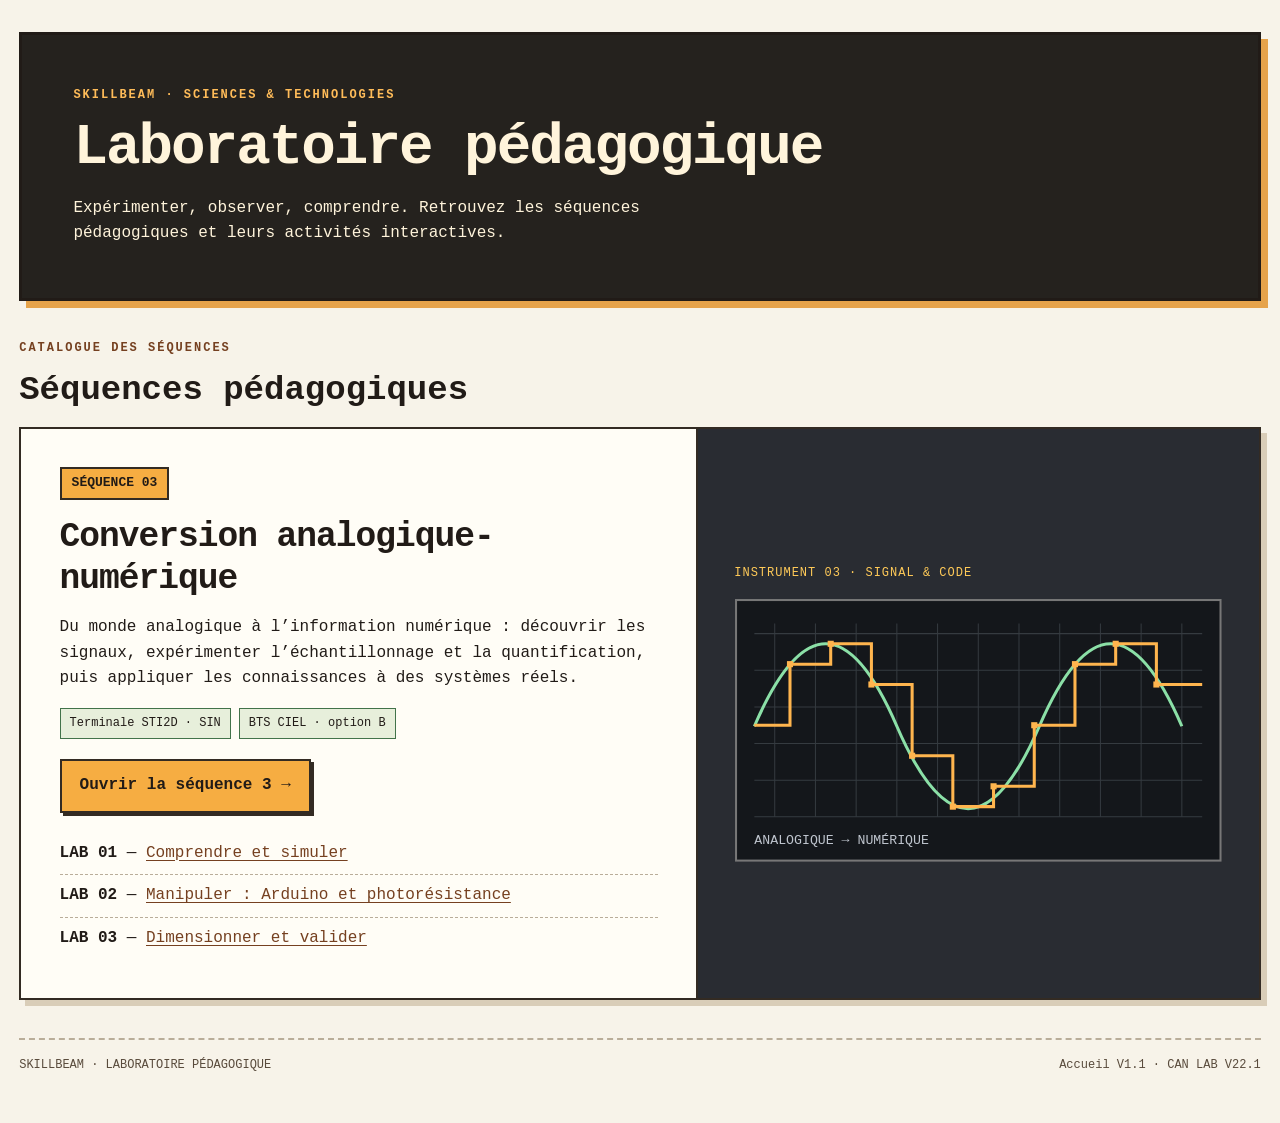
==== commit c810b07e: "V22.1 — largeur bureau fluide, mobile et visuels inchangés : index.html" ====
--- a/index.html
+++ b/index.html
@@ -22,6 +22,9 @@
 .labs{margin:20px 0 0;padding:0;list-style:none}.labs li{padding:8px 0;border-bottom:1px dashed #b9ad99}.labs li:last-child{border-bottom:0}.labs a{color:#754020;text-underline-offset:3px}
 footer{border-top:2px dashed #b9ad99;padding:16px 0;font-size:12px;color:#594b3c;display:flex;justify-content:space-between;gap:12px;flex-wrap:wrap}
 @media(max-width:760px){.sequence{grid-template-columns:minmax(0,1fr)}.art{border-left:0;border-top:2px solid var(--border)}.btn{width:100%;text-align:center}h1{letter-spacing:-1px}main{margin:30px 0}}
+
+/* V22.1 — largeur fluide sur ordinateur, règles mobiles inchangées. */
+@media screen and (min-width:761px){body{width:100%;max-width:none;margin-inline:0;padding-inline:clamp(12px,1.5vw,24px)}}
 </style>
 </head>
 <body>
@@ -52,5 +55,5 @@
 <text x="20" y="242" fill="#bfc5ce" font-size="13" font-family="monospace">ANALOGIQUE → NUMÉRIQUE</text>
 </svg></div></article>
 </main>
-<footer><span>SKILLBEAM · LABORATOIRE PÉDAGOGIQUE</span><span>Accueil V1 · CAN LAB V22</span></footer>
+<footer><span>SKILLBEAM · LABORATOIRE PÉDAGOGIQUE</span><span>Accueil V1.1 · CAN LAB V22.1</span></footer>
 </body></html>
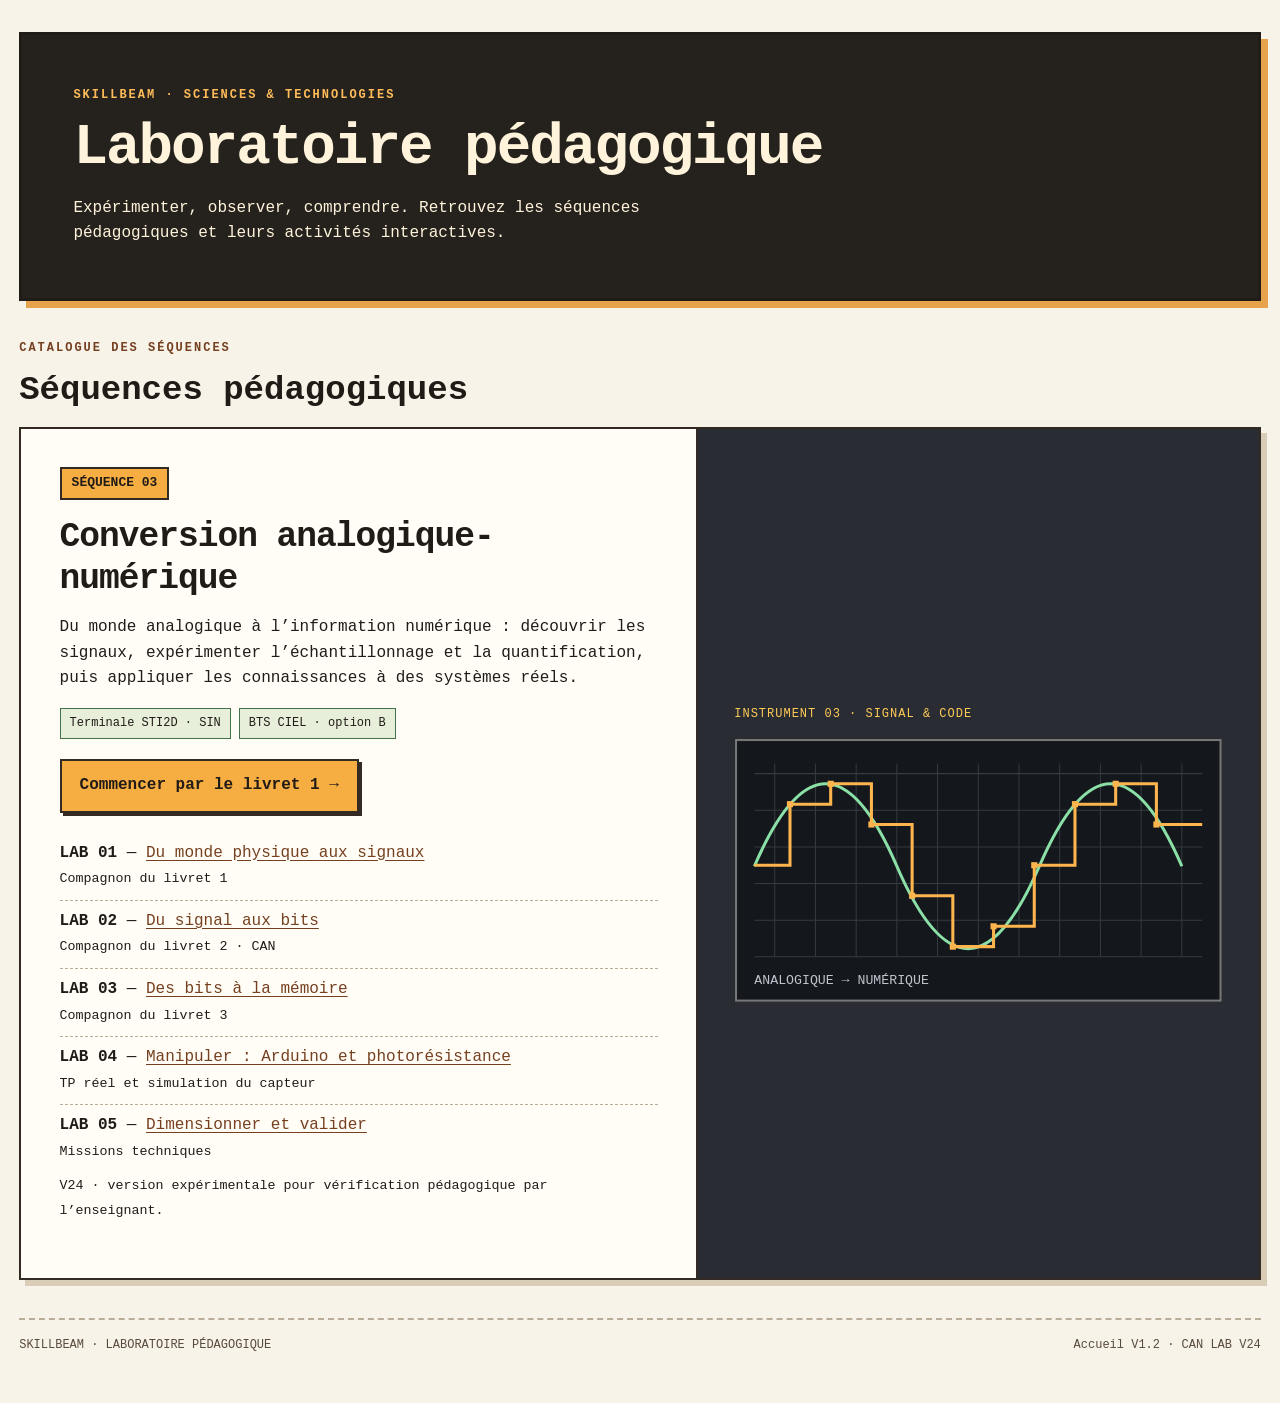
==== commit ae40c621: "V24 : parcours des trois livrets et cinq LAB — index.html" ====
--- a/index.html
+++ b/index.html
@@ -38,12 +38,14 @@
 <h3 id="sequence-3">Conversion analogique-numérique</h3>
 <p>Du monde analogique à l’information numérique : découvrir les signaux, expérimenter l’échantillonnage et la quantification, puis appliquer les connaissances à des systèmes réels.</p>
 <div class="profiles"><span>Terminale STI2D · SIN</span><span>BTS CIEL · option B</span></div>
-<div class="actions"><a class="btn" href="v22.html">Ouvrir la séquence 3 →</a></div>
+<div class="actions"><a class="btn" href="signaux.html">Commencer par le livret 1 →</a></div>
 <ul class="labs">
-<li><strong>LAB 01</strong> — <a href="v22.html">Comprendre et simuler</a></li>
-<li><strong>LAB 02</strong> — <a href="tp-arduino.html">Manipuler : Arduino et photorésistance</a></li>
-<li><strong>LAB 03</strong> — <a href="annales.html">Dimensionner et valider</a></li>
-</ul>
+<li><strong>LAB 01</strong> — <a href="signaux.html">Du monde physique aux signaux</a><br><small>Compagnon du livret 1</small></li>
+<li><strong>LAB 02</strong> — <a href="v22.html">Du signal aux bits</a><br><small>Compagnon du livret 2 · CAN</small></li>
+<li><strong>LAB 03</strong> — <a href="stockage.html">Des bits à la mémoire</a><br><small>Compagnon du livret 3</small></li>
+<li><strong>LAB 04</strong> — <a href="tp-arduino.html">Manipuler : Arduino et photorésistance</a><br><small>TP réel et simulation du capteur</small></li>
+<li><strong>LAB 05</strong> — <a href="annales.html">Dimensionner et valider</a><br><small>Missions techniques</small></li>
+</ul><p><small>V24 · version expérimentale pour vérification pédagogique par l’enseignant.</small></p>
 </div>
 <div class="art"><p>INSTRUMENT 03 · SIGNAL &amp; CODE</p>
 <svg viewBox="0 0 480 260" role="img" aria-labelledby="signal-title"><title id="signal-title">Illustration stylisée d’un signal analogique échantillonné et quantifié</title>
@@ -55,5 +57,5 @@
 <text x="20" y="242" fill="#bfc5ce" font-size="13" font-family="monospace">ANALOGIQUE → NUMÉRIQUE</text>
 </svg></div></article>
 </main>
-<footer><span>SKILLBEAM · LABORATOIRE PÉDAGOGIQUE</span><span>Accueil V1.1 · CAN LAB V22.1</span></footer>
+<footer><span>SKILLBEAM · LABORATOIRE PÉDAGOGIQUE</span><span>Accueil V1.2 · CAN LAB V24</span></footer>
 </body></html>
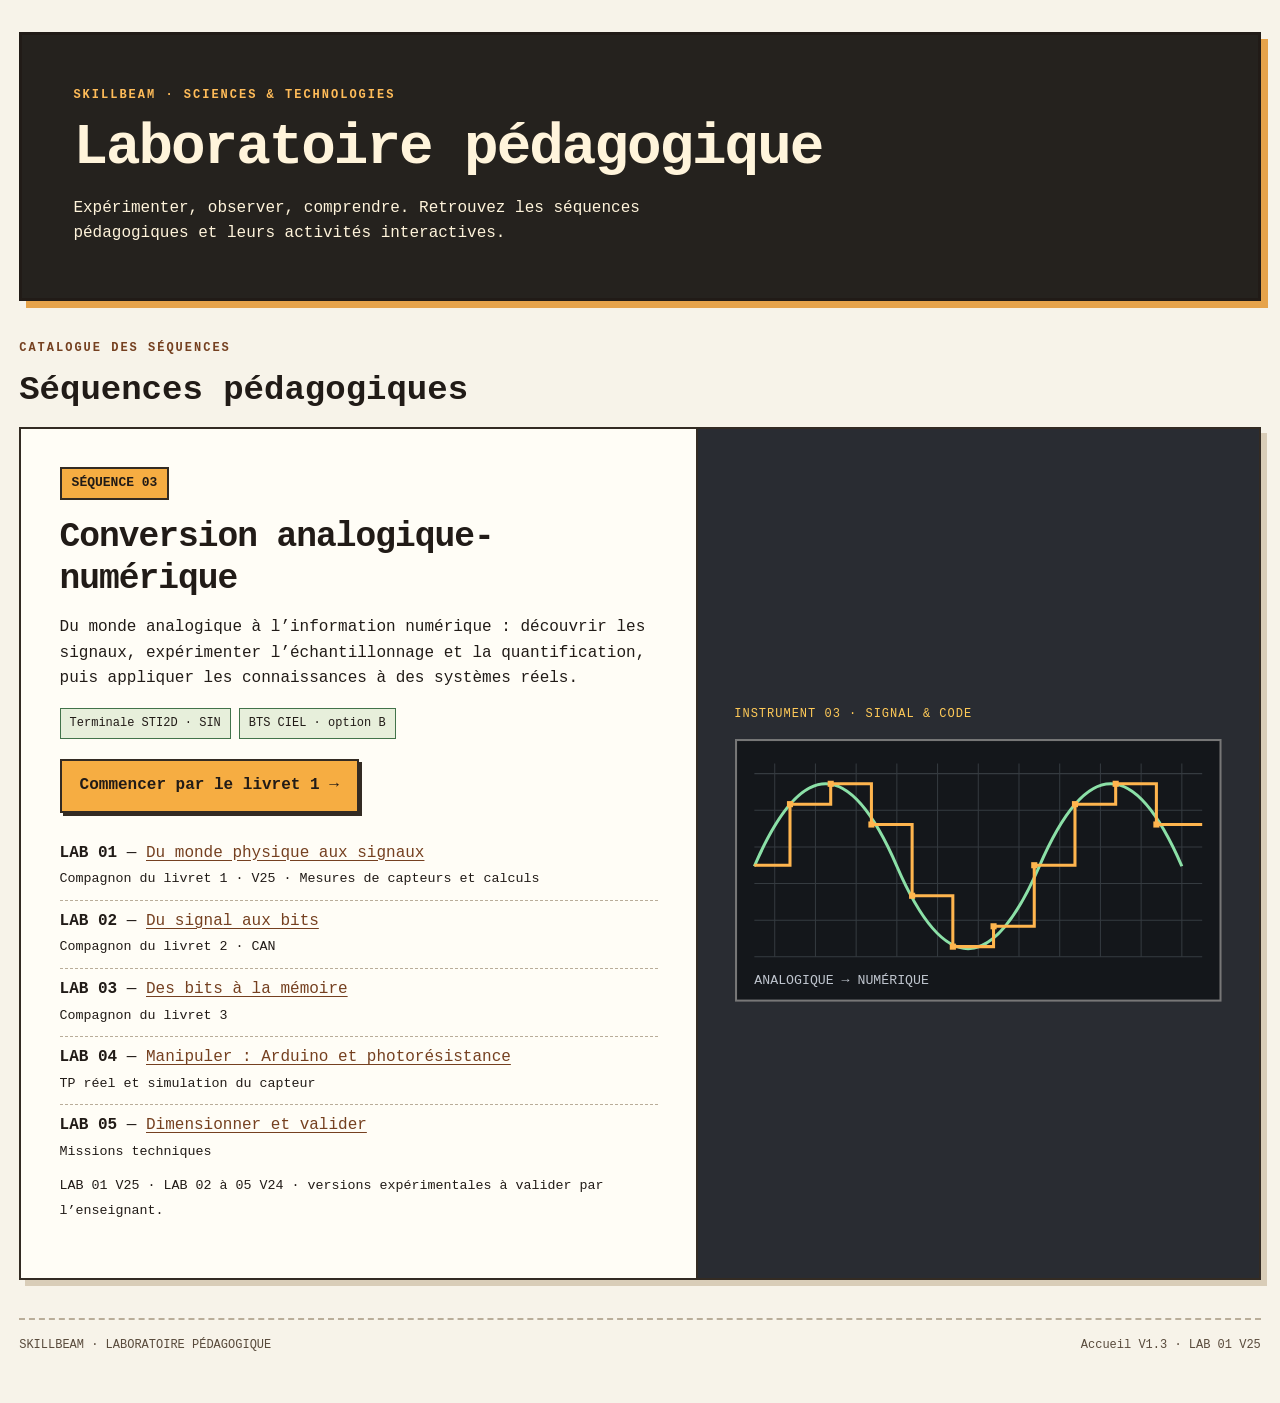
==== commit c4780f07: "Accueil V1.3 : identifier la nouvelle version V25 du LAB 01" ====
--- a/index.html
+++ b/index.html
@@ -40,12 +40,12 @@
 <div class="profiles"><span>Terminale STI2D · SIN</span><span>BTS CIEL · option B</span></div>
 <div class="actions"><a class="btn" href="signaux.html">Commencer par le livret 1 →</a></div>
 <ul class="labs">
-<li><strong>LAB 01</strong> — <a href="signaux.html">Du monde physique aux signaux</a><br><small>Compagnon du livret 1</small></li>
+<li><strong>LAB 01</strong> — <a href="signaux.html">Du monde physique aux signaux</a><br><small>Compagnon du livret 1 · V25 · Mesures de capteurs et calculs</small></li>
 <li><strong>LAB 02</strong> — <a href="v22.html">Du signal aux bits</a><br><small>Compagnon du livret 2 · CAN</small></li>
 <li><strong>LAB 03</strong> — <a href="stockage.html">Des bits à la mémoire</a><br><small>Compagnon du livret 3</small></li>
 <li><strong>LAB 04</strong> — <a href="tp-arduino.html">Manipuler : Arduino et photorésistance</a><br><small>TP réel et simulation du capteur</small></li>
 <li><strong>LAB 05</strong> — <a href="annales.html">Dimensionner et valider</a><br><small>Missions techniques</small></li>
-</ul><p><small>V24 · version expérimentale pour vérification pédagogique par l’enseignant.</small></p>
+</ul><p><small>LAB 01 V25 · LAB 02 à 05 V24 · versions expérimentales à valider par l’enseignant.</small></p>
 </div>
 <div class="art"><p>INSTRUMENT 03 · SIGNAL &amp; CODE</p>
 <svg viewBox="0 0 480 260" role="img" aria-labelledby="signal-title"><title id="signal-title">Illustration stylisée d’un signal analogique échantillonné et quantifié</title>
@@ -57,5 +57,5 @@
 <text x="20" y="242" fill="#bfc5ce" font-size="13" font-family="monospace">ANALOGIQUE → NUMÉRIQUE</text>
 </svg></div></article>
 </main>
-<footer><span>SKILLBEAM · LABORATOIRE PÉDAGOGIQUE</span><span>Accueil V1.2 · CAN LAB V24</span></footer>
+<footer><span>SKILLBEAM · LABORATOIRE PÉDAGOGIQUE</span><span>Accueil V1.3 · LAB 01 V25</span></footer>
 </body></html>
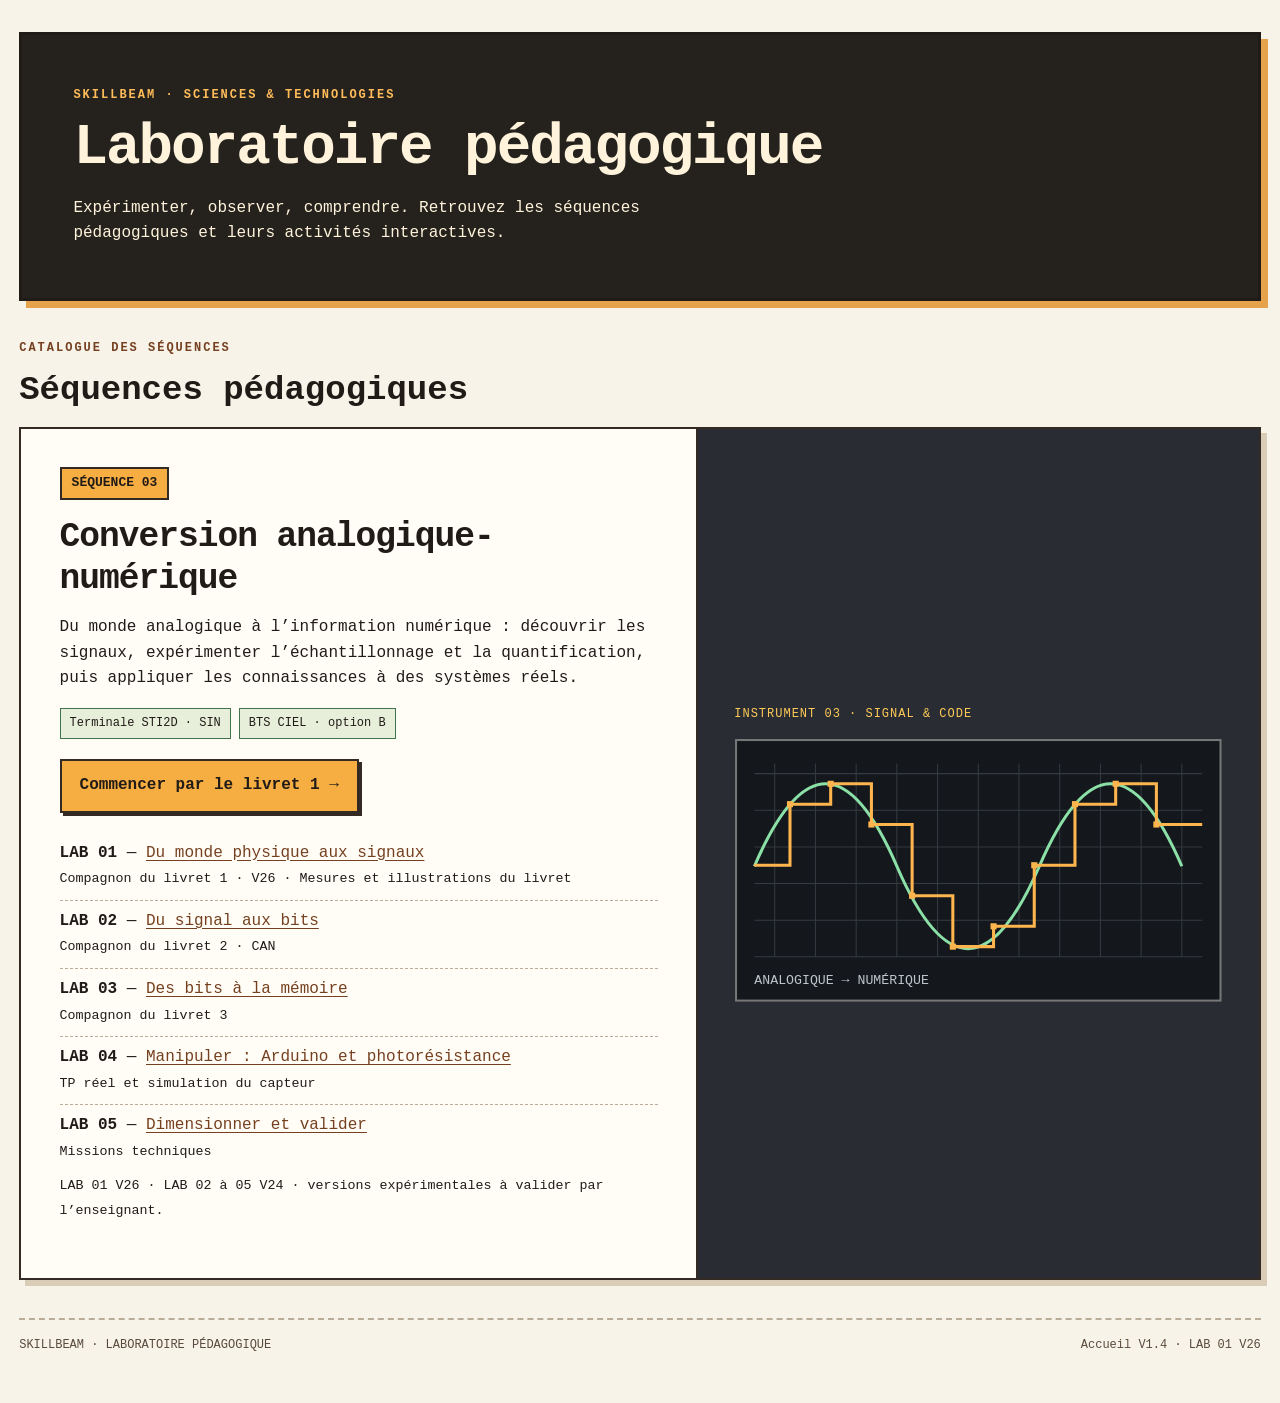
==== commit 323dd118: "Accueil V1.4 : LAB 01 illustré V26" ====
--- a/index.html
+++ b/index.html
@@ -40,12 +40,12 @@
 <div class="profiles"><span>Terminale STI2D · SIN</span><span>BTS CIEL · option B</span></div>
 <div class="actions"><a class="btn" href="signaux.html">Commencer par le livret 1 →</a></div>
 <ul class="labs">
-<li><strong>LAB 01</strong> — <a href="signaux.html">Du monde physique aux signaux</a><br><small>Compagnon du livret 1 · V25 · Mesures de capteurs et calculs</small></li>
+<li><strong>LAB 01</strong> — <a href="signaux.html">Du monde physique aux signaux</a><br><small>Compagnon du livret 1 · V26 · Mesures et illustrations du livret</small></li>
 <li><strong>LAB 02</strong> — <a href="v22.html">Du signal aux bits</a><br><small>Compagnon du livret 2 · CAN</small></li>
 <li><strong>LAB 03</strong> — <a href="stockage.html">Des bits à la mémoire</a><br><small>Compagnon du livret 3</small></li>
 <li><strong>LAB 04</strong> — <a href="tp-arduino.html">Manipuler : Arduino et photorésistance</a><br><small>TP réel et simulation du capteur</small></li>
 <li><strong>LAB 05</strong> — <a href="annales.html">Dimensionner et valider</a><br><small>Missions techniques</small></li>
-</ul><p><small>LAB 01 V25 · LAB 02 à 05 V24 · versions expérimentales à valider par l’enseignant.</small></p>
+</ul><p><small>LAB 01 V26 · LAB 02 à 05 V24 · versions expérimentales à valider par l’enseignant.</small></p>
 </div>
 <div class="art"><p>INSTRUMENT 03 · SIGNAL &amp; CODE</p>
 <svg viewBox="0 0 480 260" role="img" aria-labelledby="signal-title"><title id="signal-title">Illustration stylisée d’un signal analogique échantillonné et quantifié</title>
@@ -57,5 +57,5 @@
 <text x="20" y="242" fill="#bfc5ce" font-size="13" font-family="monospace">ANALOGIQUE → NUMÉRIQUE</text>
 </svg></div></article>
 </main>
-<footer><span>SKILLBEAM · LABORATOIRE PÉDAGOGIQUE</span><span>Accueil V1.3 · LAB 01 V25</span></footer>
+<footer><span>SKILLBEAM · LABORATOIRE PÉDAGOGIQUE</span><span>Accueil V1.4 · LAB 01 V26</span></footer>
 </body></html>
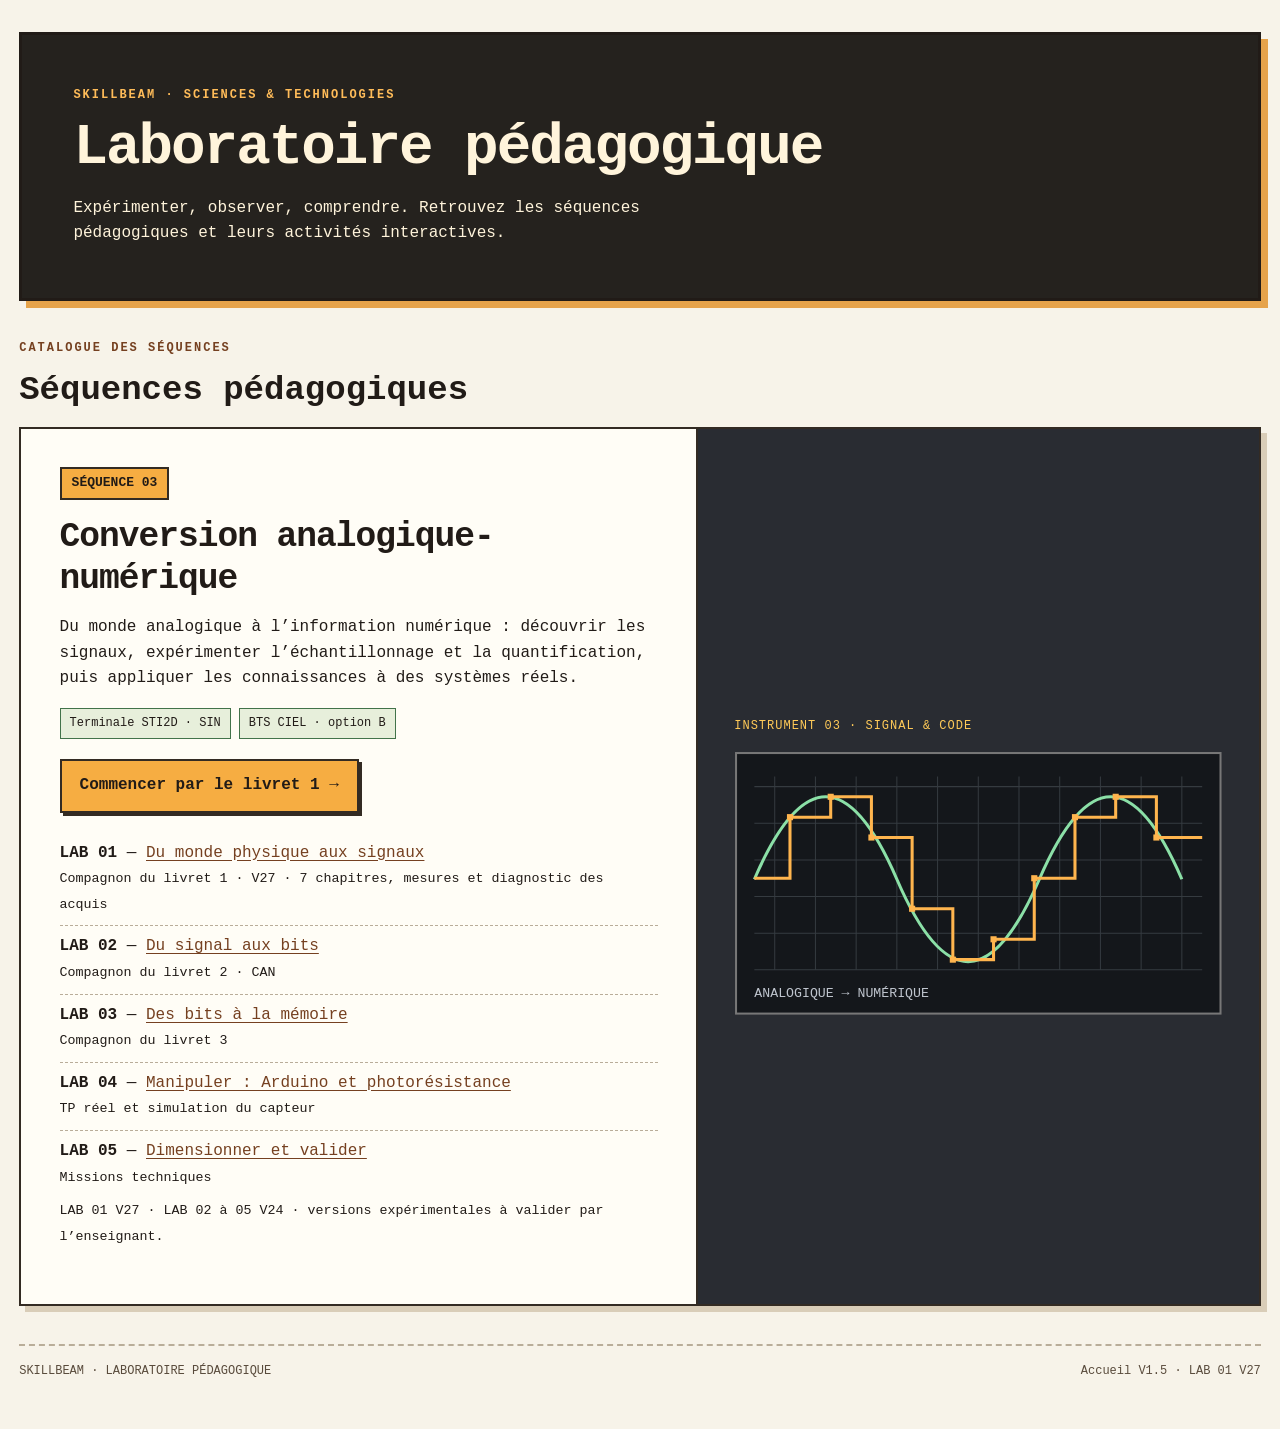
==== commit a963379b: "Accueil V1.5 : LAB 01 V27, chapitres et diagnostic des acquis" ====
--- a/index.html
+++ b/index.html
@@ -40,12 +40,12 @@
 <div class="profiles"><span>Terminale STI2D · SIN</span><span>BTS CIEL · option B</span></div>
 <div class="actions"><a class="btn" href="signaux.html">Commencer par le livret 1 →</a></div>
 <ul class="labs">
-<li><strong>LAB 01</strong> — <a href="signaux.html">Du monde physique aux signaux</a><br><small>Compagnon du livret 1 · V26 · Mesures et illustrations du livret</small></li>
+<li><strong>LAB 01</strong> — <a href="signaux.html">Du monde physique aux signaux</a><br><small>Compagnon du livret 1 · V27 · 7 chapitres, mesures et diagnostic des acquis</small></li>
 <li><strong>LAB 02</strong> — <a href="v22.html">Du signal aux bits</a><br><small>Compagnon du livret 2 · CAN</small></li>
 <li><strong>LAB 03</strong> — <a href="stockage.html">Des bits à la mémoire</a><br><small>Compagnon du livret 3</small></li>
 <li><strong>LAB 04</strong> — <a href="tp-arduino.html">Manipuler : Arduino et photorésistance</a><br><small>TP réel et simulation du capteur</small></li>
 <li><strong>LAB 05</strong> — <a href="annales.html">Dimensionner et valider</a><br><small>Missions techniques</small></li>
-</ul><p><small>LAB 01 V26 · LAB 02 à 05 V24 · versions expérimentales à valider par l’enseignant.</small></p>
+</ul><p><small>LAB 01 V27 · LAB 02 à 05 V24 · versions expérimentales à valider par l’enseignant.</small></p>
 </div>
 <div class="art"><p>INSTRUMENT 03 · SIGNAL &amp; CODE</p>
 <svg viewBox="0 0 480 260" role="img" aria-labelledby="signal-title"><title id="signal-title">Illustration stylisée d’un signal analogique échantillonné et quantifié</title>
@@ -57,5 +57,5 @@
 <text x="20" y="242" fill="#bfc5ce" font-size="13" font-family="monospace">ANALOGIQUE → NUMÉRIQUE</text>
 </svg></div></article>
 </main>
-<footer><span>SKILLBEAM · LABORATOIRE PÉDAGOGIQUE</span><span>Accueil V1.4 · LAB 01 V26</span></footer>
+<footer><span>SKILLBEAM · LABORATOIRE PÉDAGOGIQUE</span><span>Accueil V1.5 · LAB 01 V27</span></footer>
 </body></html>
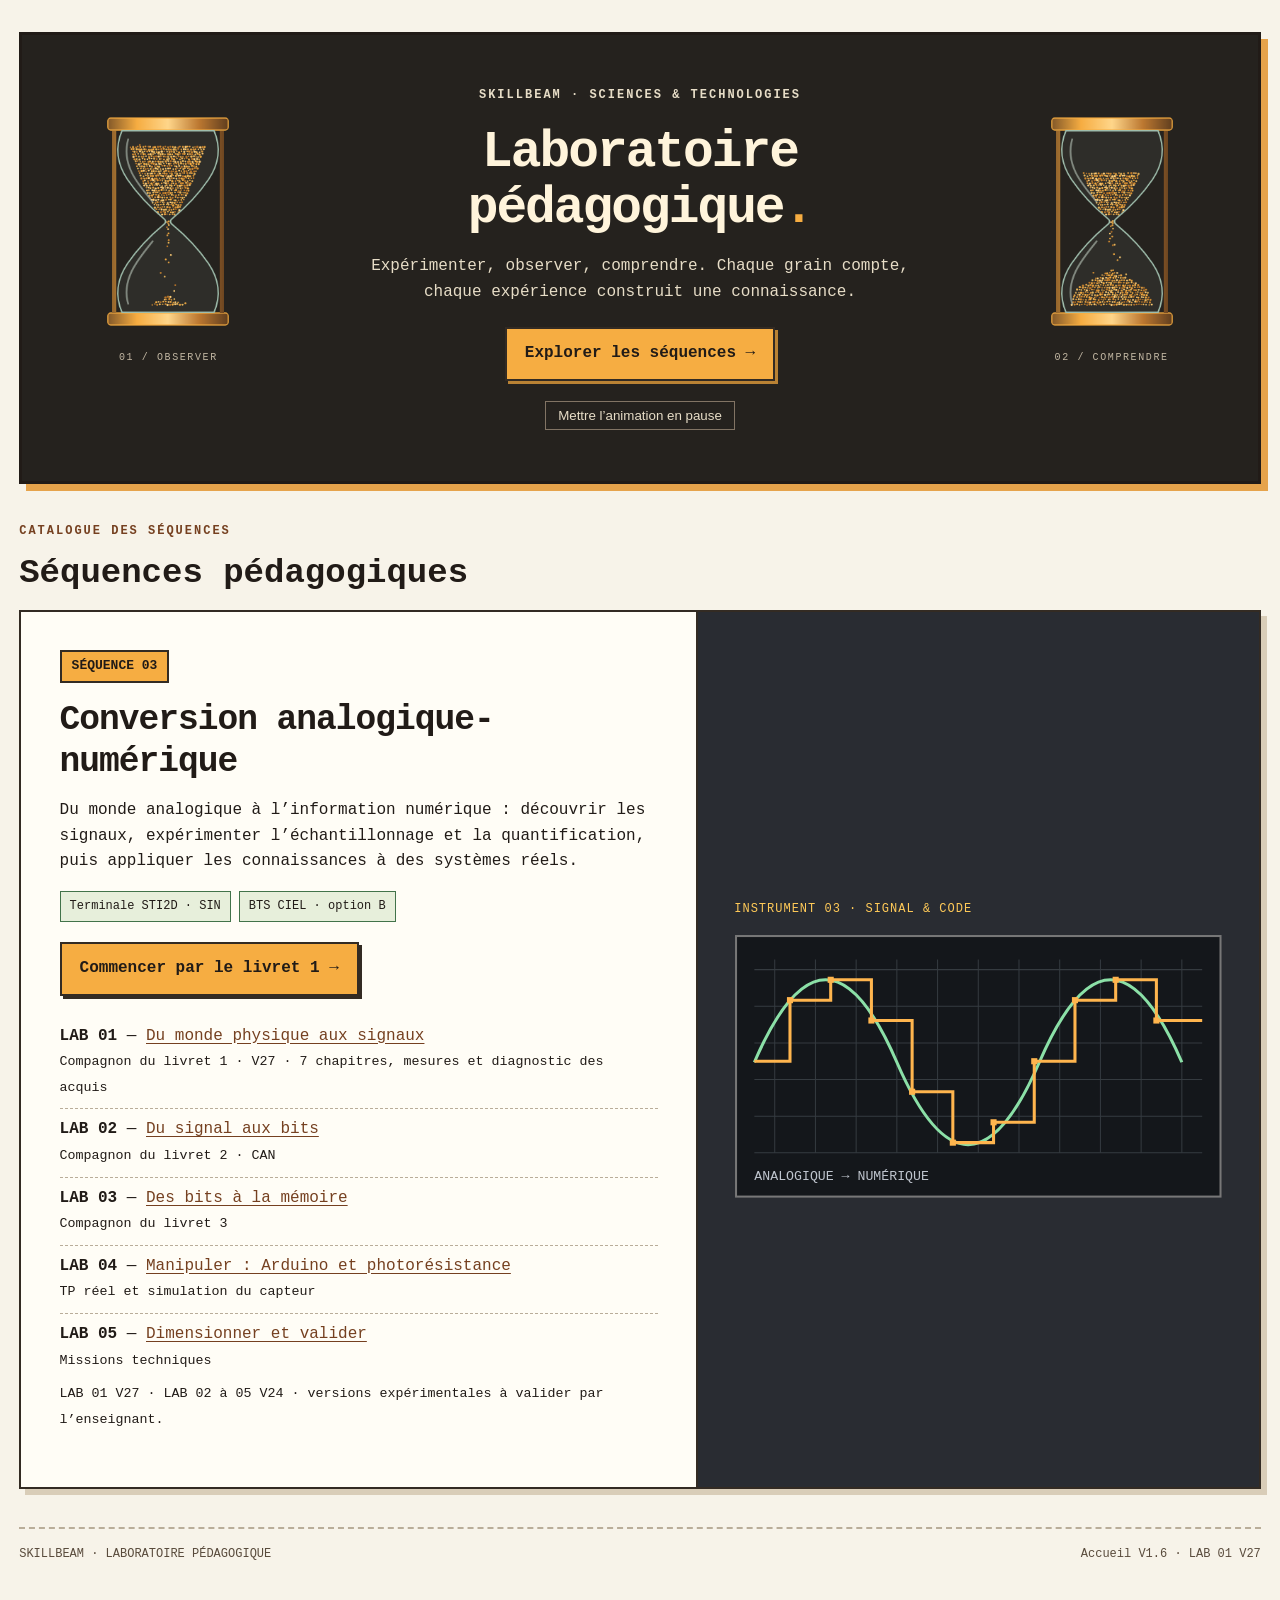
==== commit 90bf1b87: "feat: accueil V1.6 avec deux sabliers granulaires animés" ====
--- a/index.html
+++ b/index.html
@@ -25,11 +25,25 @@
 
 /* V22.1 — largeur fluide sur ordinateur, règles mobiles inchangées. */
 @media screen and (min-width:761px){body{width:100%;max-width:none;margin-inline:0;padding-inline:clamp(12px,1.5vw,24px)}}
+
+/* V1.6 — sabliers granulaires, animation décorative sans dépendance. */
+.hero-grid{display:grid;grid-template-columns:minmax(105px,190px) minmax(0,1fr) minmax(105px,190px);align-items:center;gap:clamp(16px,3vw,48px)}
+.hero-copy{text-align:center;min-width:0}.hero-copy h1{max-width:22ch;margin:0 auto 18px;font-size:clamp(32px,4vw,70px)}.hero-copy .eyebrow{margin-bottom:20px}.hero-copy>p{margin:0 auto 22px;max-width:60ch;color:#e7ddc7}.hero-copy .btn{display:inline-block;width:auto;text-align:center;box-shadow:3px 3px 0 #b98234}
+.hourglass{margin:0;display:grid;justify-items:center;gap:8px;min-width:0}.hourglass canvas{width:100%;max-width:170px;height:auto;display:block}.hourglass figcaption{font-size:10px;letter-spacing:1.6px;color:#c1b6a2;text-align:center}.motion-toggle{position:relative;display:block;margin:20px auto 0;border:1px solid #827464;background:transparent;color:#e7ddc7;padding:6px 12px;font:11px/1.5 inherit;cursor:pointer}.motion-toggle:hover{border-color:#f6ad42}.motion-toggle:focus-visible{outline:2px solid #f6ad42;outline-offset:3px}
+@media(max-width:760px){header{padding:24px 12px}.hero-grid{grid-template-columns:minmax(44px,80px) minmax(0,1fr) minmax(44px,80px);gap:8px}.hero-copy h1{font-size:clamp(22px,5.6vw,36px);letter-spacing:-1px}.hero-copy .eyebrow{font-size:9px;letter-spacing:1px;margin-bottom:12px}.hero-copy>p{font-size:12px;line-height:1.5}.hero-copy .btn{font-size:11px;padding:8px;box-shadow:none}.hourglass figcaption{font-size:8px;letter-spacing:0}.motion-toggle{margin-top:12px}.hero-grid .hourglass canvas{max-width:80px}}
+@media(prefers-reduced-motion:reduce){.motion-toggle{display:none}}
+
 </style>
 </head>
 <body>
-<header><p class="eyebrow">SKILLBEAM · SCIENCES &amp; TECHNOLOGIES</p><h1>Laboratoire pédagogique</h1><p>Expérimenter, observer, comprendre. Retrouvez les séquences pédagogiques et leurs activités interactives.</p></header>
-<main>
+<header>
+<div class="hero-grid">
+<figure class="hourglass"><canvas id="sand-left" width="240" height="340" aria-hidden="true"></canvas><figcaption>01 / OBSERVER</figcaption></figure>
+<div class="hero-copy"><p class="eyebrow">SKILLBEAM · SCIENCES &amp; TECHNOLOGIES</p><h1>Laboratoire<br>pédagogique<span style="color:#f6ad42">.</span></h1><p>Expérimenter, observer, comprendre. Chaque grain compte, chaque expérience construit une connaissance.</p><a class="btn" href="#sequences">Explorer les séquences →</a></div>
+<figure class="hourglass"><canvas id="sand-right" width="240" height="340" aria-hidden="true"></canvas><figcaption>02 / COMPRENDRE</figcaption></figure>
+</div><button class="motion-toggle" id="motion-toggle" type="button" aria-pressed="false">Mettre l’animation en pause</button>
+</header>
+<main id="sequences">
 <p class="section-label">CATALOGUE DES SÉQUENCES</p>
 <h2>Séquences pédagogiques</h2>
 <article class="sequence" aria-labelledby="sequence-3">
@@ -57,5 +71,70 @@
 <text x="20" y="242" fill="#bfc5ce" font-size="13" font-family="monospace">ANALOGIQUE → NUMÉRIQUE</text>
 </svg></div></article>
 </main>
-<footer><span>SKILLBEAM · LABORATOIRE PÉDAGOGIQUE</span><span>Accueil V1.5 · LAB 01 V27</span></footer>
+<footer><span>SKILLBEAM · LABORATOIRE PÉDAGOGIQUE</span><span>Accueil V1.6 · LAB 01 V27</span></footer>
+
+<script>
+(()=> {
+"use strict";
+const W=240,H=340,N=640,dropTime=.64,flow=31,drain=N/flow,turn=.85,hold=1.1,cycle=drain+dropTime+hold+turn;
+const reduced=matchMedia("(prefers-reduced-motion: reduce)");
+const sandColors=["#d48c31","#e3a042","#f6ad42","#ffcd77","#bb7629","#e9b65b"];
+function rng(seed){return ()=>{seed=(Math.imul(seed,1664525)+1013904223)>>>0;return seed/4294967296}}
+function bulbHalf(y){if(y<42||y>298)return 0;const z=Math.abs(y-170);return Math.min(64,5+59*Math.pow(z/128,.67))}
+function makePile(seed,upper){
+ const rand=rng(seed),pts=[];
+ for(let y=upper?160:287;upper?y>=47:y>=180;y-=3.4){
+   const half=bulbHalf(y)-4;
+   for(let x=120-half;x<=120+half;x+=3.5){
+     const px=x+(rand()-.5)*1.5,py=y+(rand()-.5)*1.5;
+     // Lower pile has a central apex; upper chamber drains from its surface.
+     pts.push({x:px,y:py,c:sandColors[Math.floor(rand()*sandColors.length)],r:1.05+rand()*.65,order:upper?-py:-py+Math.abs(px-120)*.55});
+   }
+ }
+ pts.sort((a,b)=>a.order-b.order);return pts.slice(0,N);
+}
+const upper=makePile(12,true),lower=makePile(83,false);
+const glass=new Path2D("M 55 42 Q 40 77 63 111 Q 83 140 113 165 Q 120 170 113 175 Q 83 200 63 229 Q 40 263 55 298 L185 298 Q200 263 177 229 Q157 200 127 175 Q120 170 127 165 Q157 140 177 111 Q200 77 185 42 Z");
+function draw(ctx,t){
+ ctx.clearRect(0,0,W,H);ctx.save();ctx.translate(120,170);
+ const phase=t%cycle,number=Math.floor(t/cycle);
+ const rotation=phase>cycle-turn?Math.PI*Math.min(1,(phase-(cycle-turn))/turn):0;
+ // Rotate only at the end of each cycle, reset orientation while the glass is symmetric.
+ ctx.rotate(rotation);ctx.translate(-120,-170);
+ const frame=ctx.createLinearGradient(36,0,204,0);
+ frame.addColorStop(0,"#865b2a");frame.addColorStop(.24,"#f6ad42");frame.addColorStop(.5,"#ffd68a");frame.addColorStop(.76,"#bc7831");frame.addColorStop(1,"#63401f");
+ ctx.fillStyle=frame;ctx.strokeStyle="#f6ad42";ctx.lineWidth=1.5;
+ for(const y of [24,299]){ctx.beginPath();ctx.roundRect(35,y,170,17,4);ctx.fill();ctx.stroke();ctx.fillRect(50,y+5,140,2)}
+ for(const x of [44,196]){ctx.fillStyle=frame;ctx.fillRect(x-3,42,6,257)}
+ ctx.fillStyle="rgba(182,213,198,.065)";ctx.fill(glass);
+ ctx.save();ctx.clip(glass);
+ const released=Math.min(N,Math.floor(phase*flow)),arrived=Math.min(N,Math.max(0,Math.floor((phase-dropTime)*flow)));
+ function dot(p,x=p.x,y=p.y){ctx.beginPath();ctx.fillStyle=p.c;ctx.arc(x,y,p.r,0,Math.PI*2);ctx.fill()}
+ for(let i=0;i<N-released&&i<upper.length;i++)dot(upper[i]);
+ for(let i=0;i<arrived&&i<lower.length;i++)dot(lower[i]);
+ // Each released grain has its own trajectory, color and travel time.
+ for(let i=arrived;i<released;i++){
+   const age=phase-i/flow;
+   if(age<0||age>dropTime)continue;
+   const q=age/dropTime,target=lower[i]||{x:120,y:284};
+   const x=120+Math.sin(i*2.39+q*7)*1.5+(target.x-120)*Math.pow(q,4);
+   const y=169+(target.y-169)*q*q;
+   dot({x,y,c:sandColors[i%sandColors.length],r:1.25},x,y);
+ }
+ ctx.restore();
+ ctx.strokeStyle="#9fbdac";ctx.lineWidth=2;ctx.stroke(glass);
+ ctx.strokeStyle="rgba(233,250,237,.45)";ctx.lineWidth=2.5;
+ ctx.beginPath();ctx.moveTo(64,53);ctx.bezierCurveTo(53,91,79,119,99,143);ctx.moveTo(64,287);ctx.bezierCurveTo(53,251,79,222,99,197);ctx.stroke();
+ ctx.restore();
+}
+const canvases=["sand-left","sand-right"].map(id=>document.getElementById(id)).filter(Boolean);
+const contexts=canvases.map(c=>c.getContext("2d"));
+const button=document.getElementById("motion-toggle");let elapsed=0,previous=null,paused=reduced.matches;
+function render(){contexts.forEach((c,i)=>{if(c)draw(c,elapsed+(i?cycle*.42:0))})}
+function frame(now){if(previous!==null&&!paused&&!document.hidden)elapsed+=Math.min(.06,(now-previous)/1000);previous=now;if(!paused&&!document.hidden)render();requestAnimationFrame(frame)}
+function setPaused(value){paused=value;button.setAttribute("aria-pressed",String(paused));button.textContent=paused?"Reprendre l’animation":"Mettre l’animation en pause";render()}
+button.addEventListener("click",()=>setPaused(!paused));reduced.addEventListener("change",()=>setPaused(reduced.matches));
+render();requestAnimationFrame(frame);
+})();
+</script>
 </body></html>
